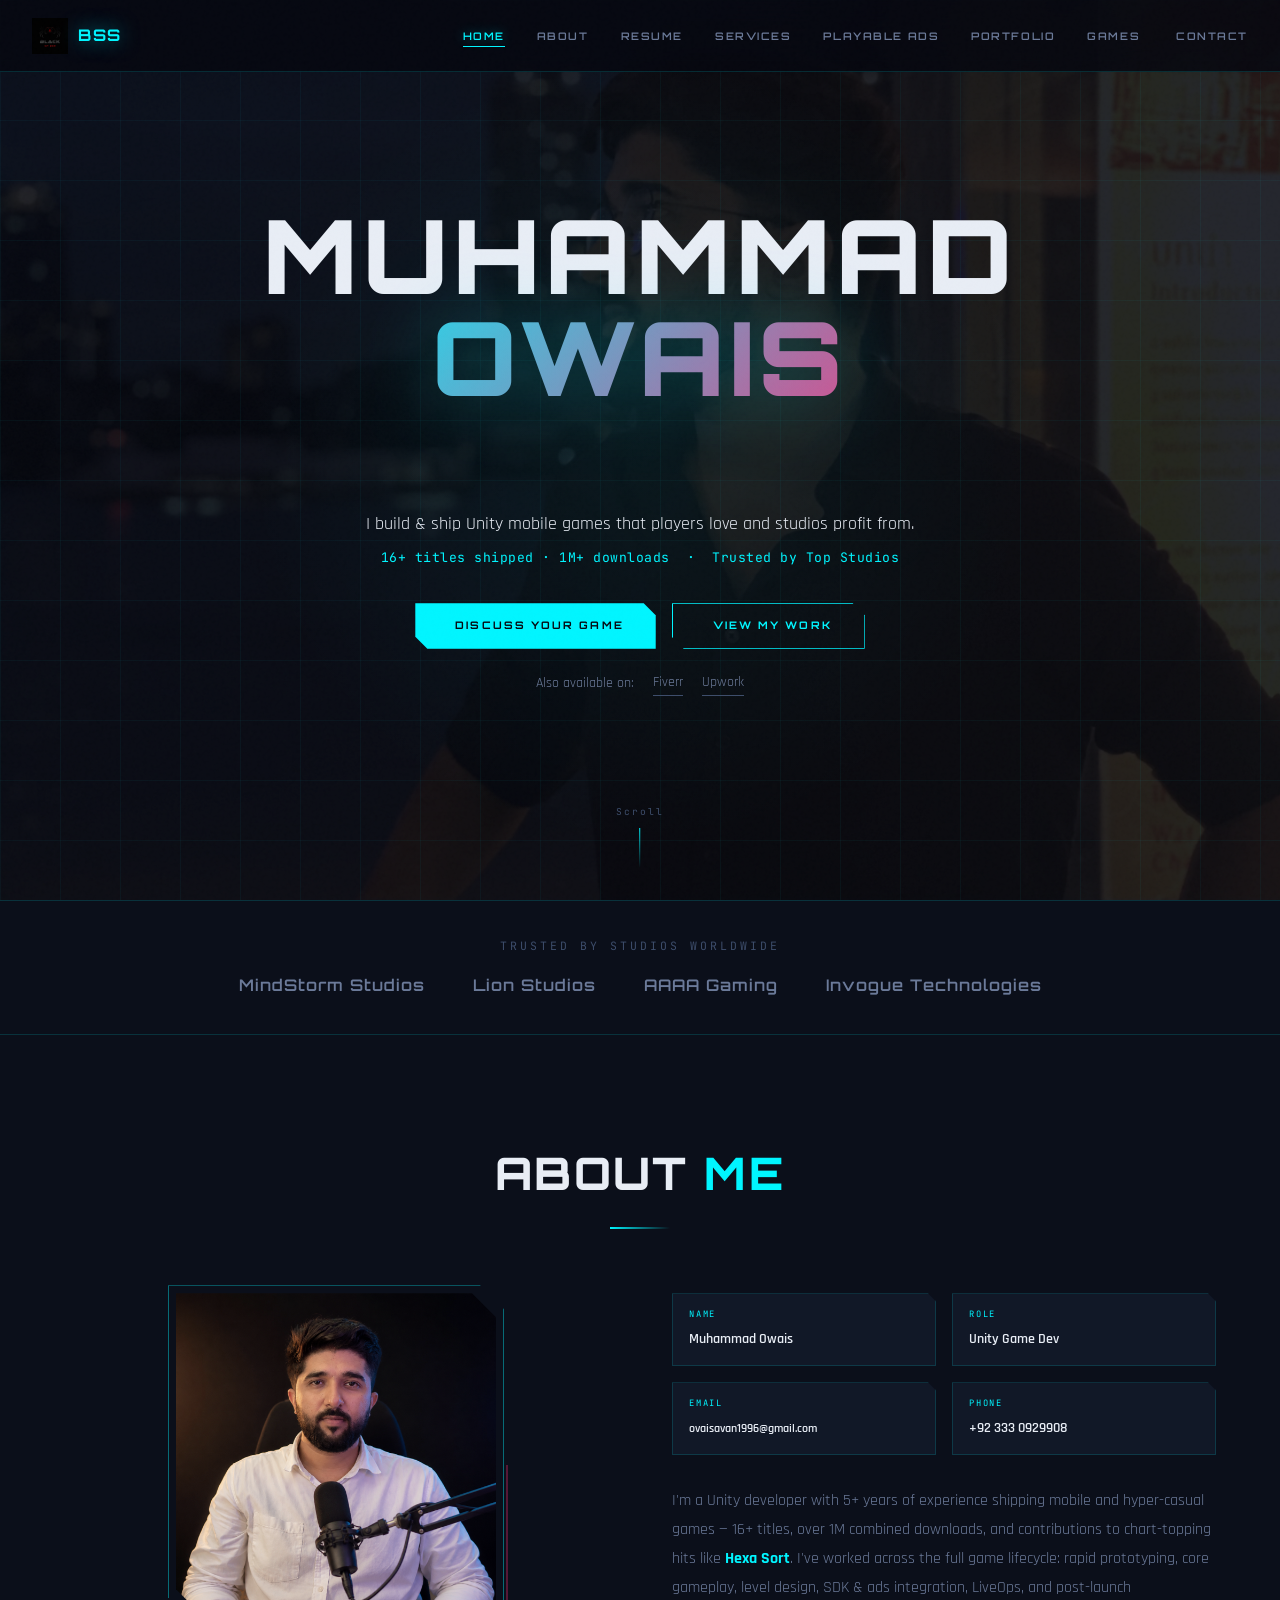
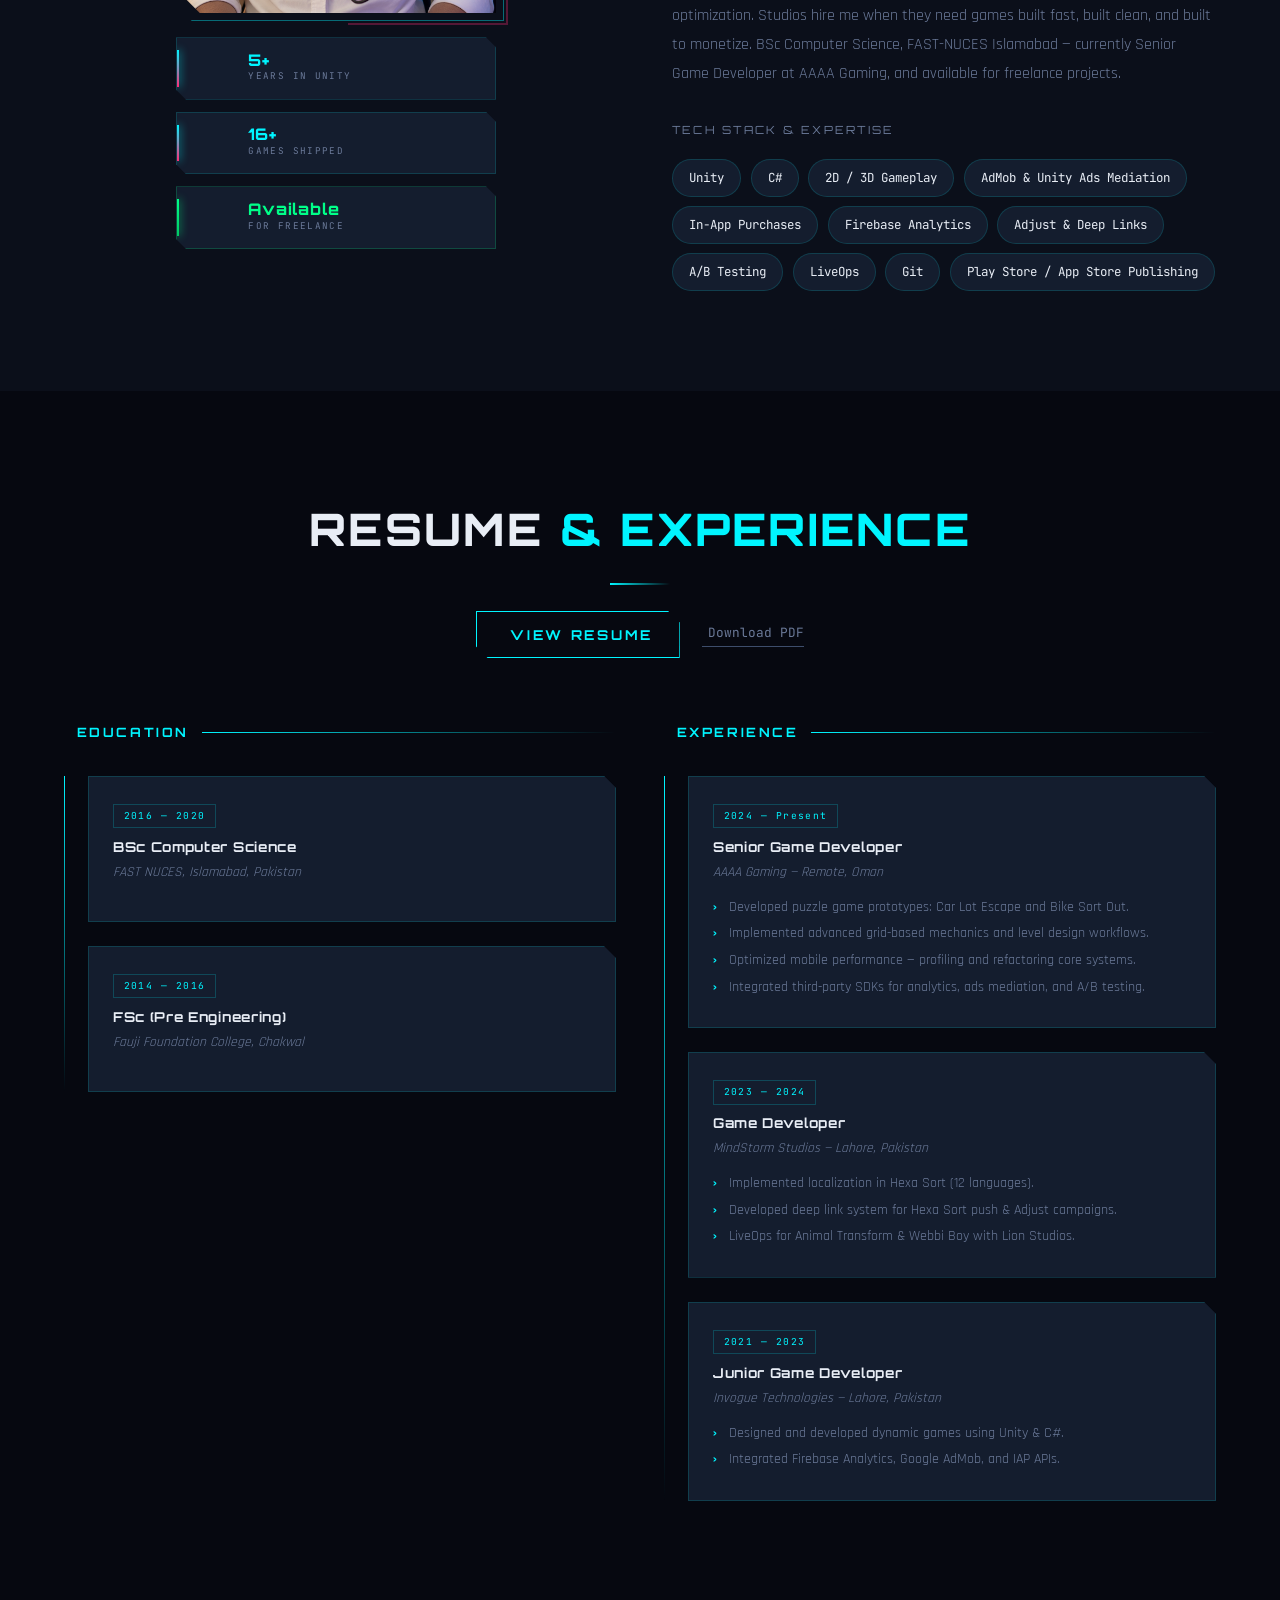
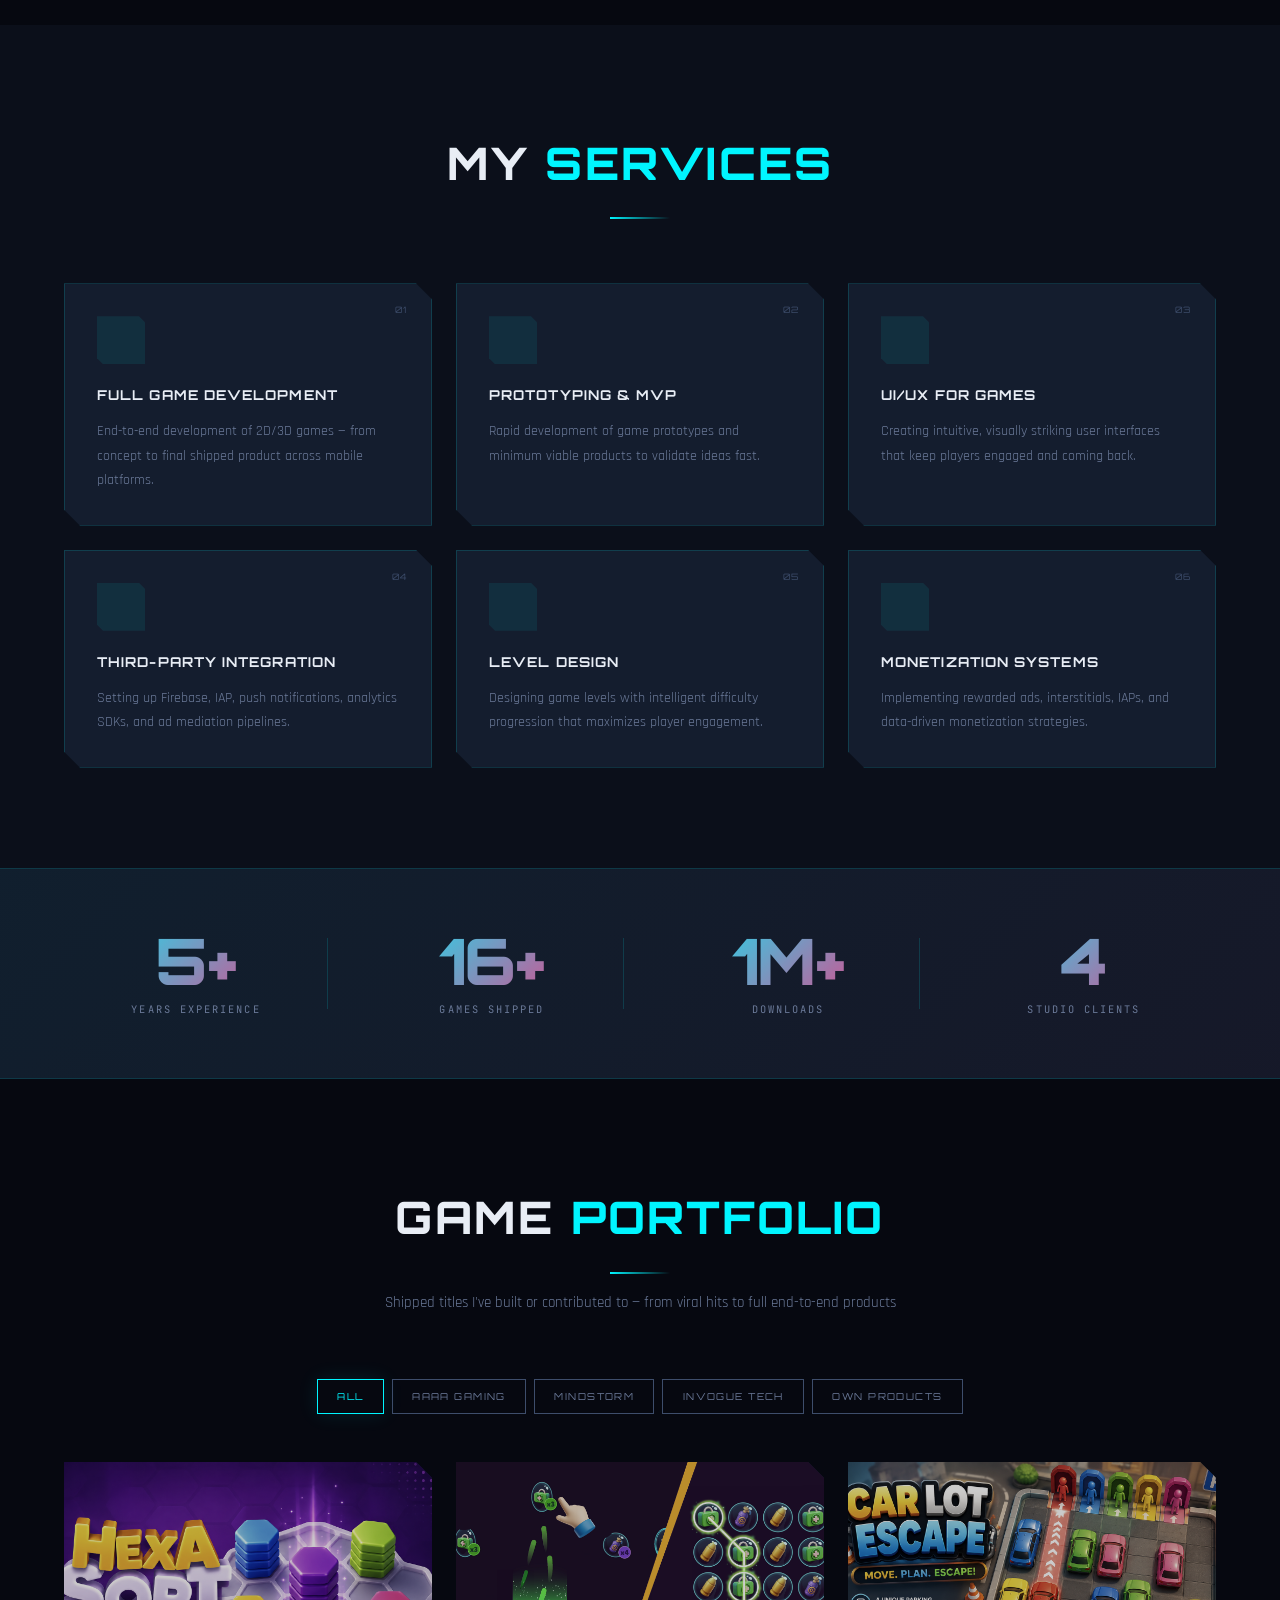
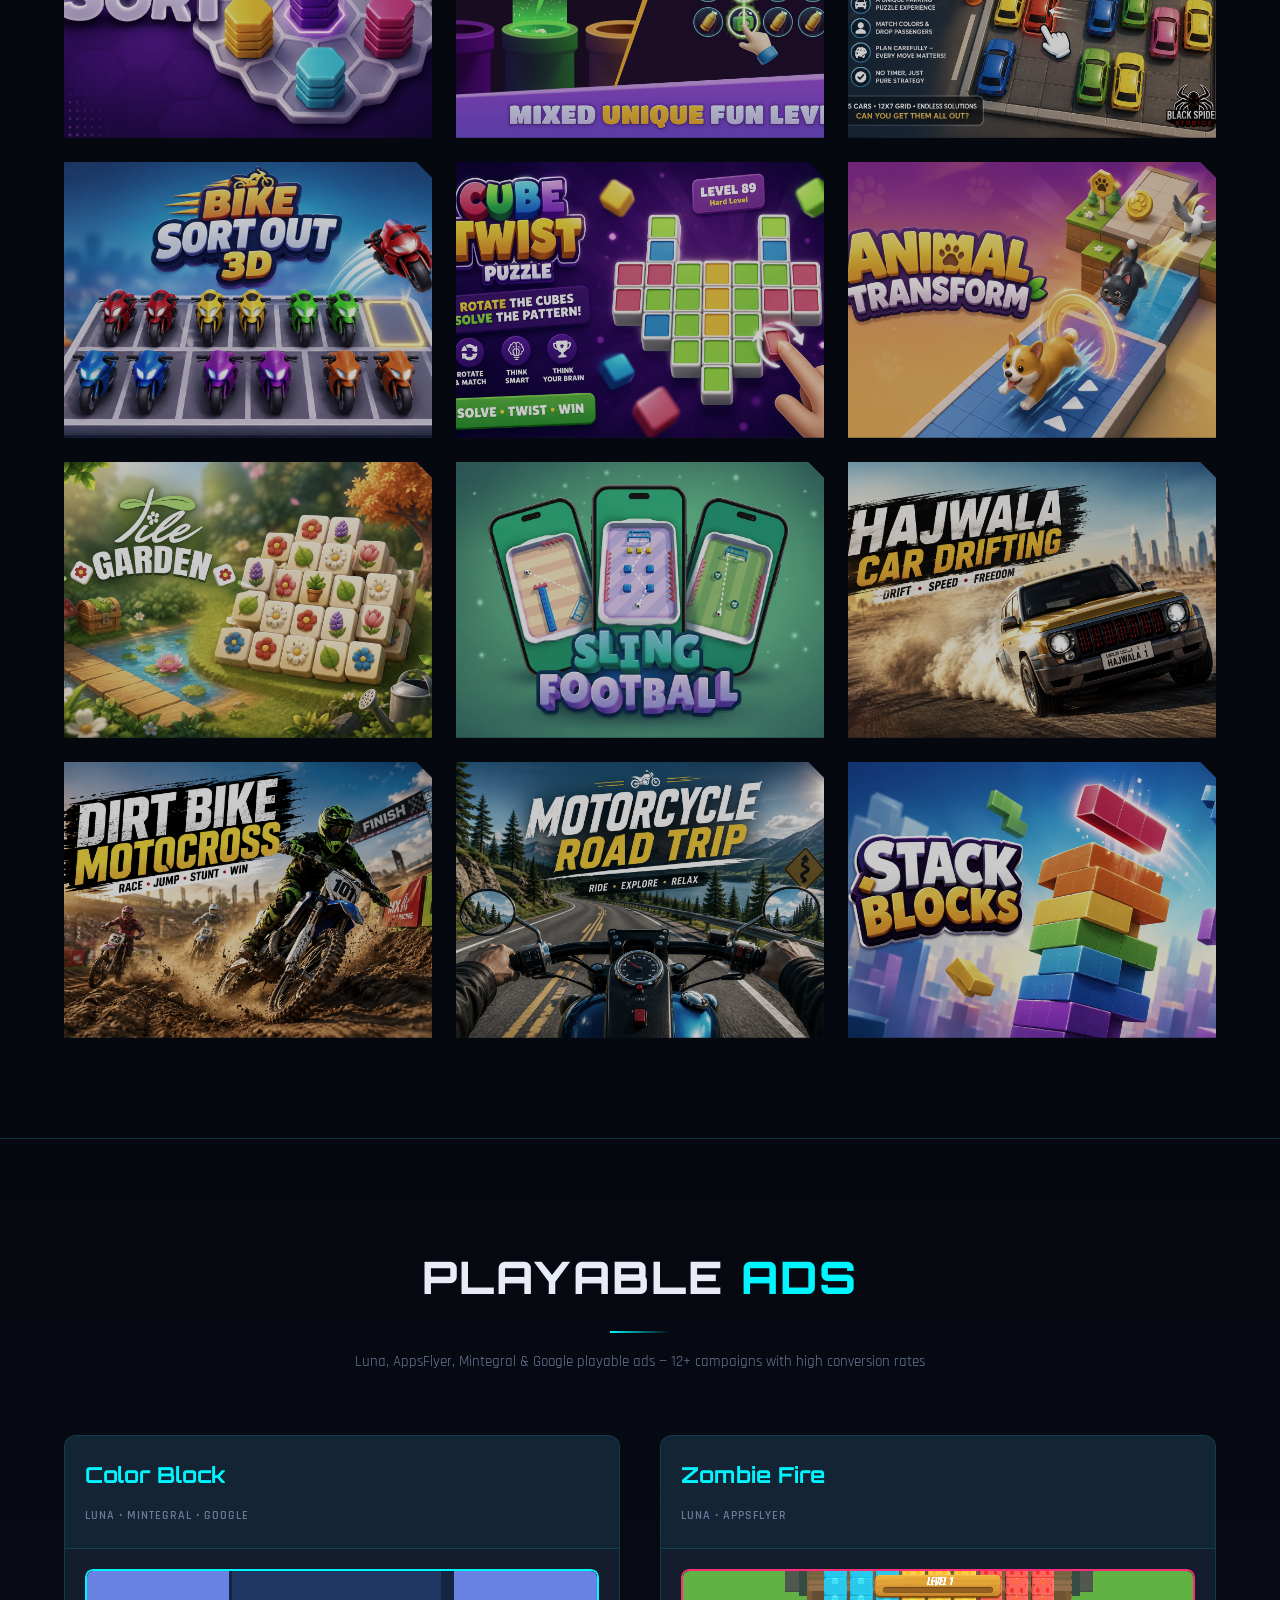
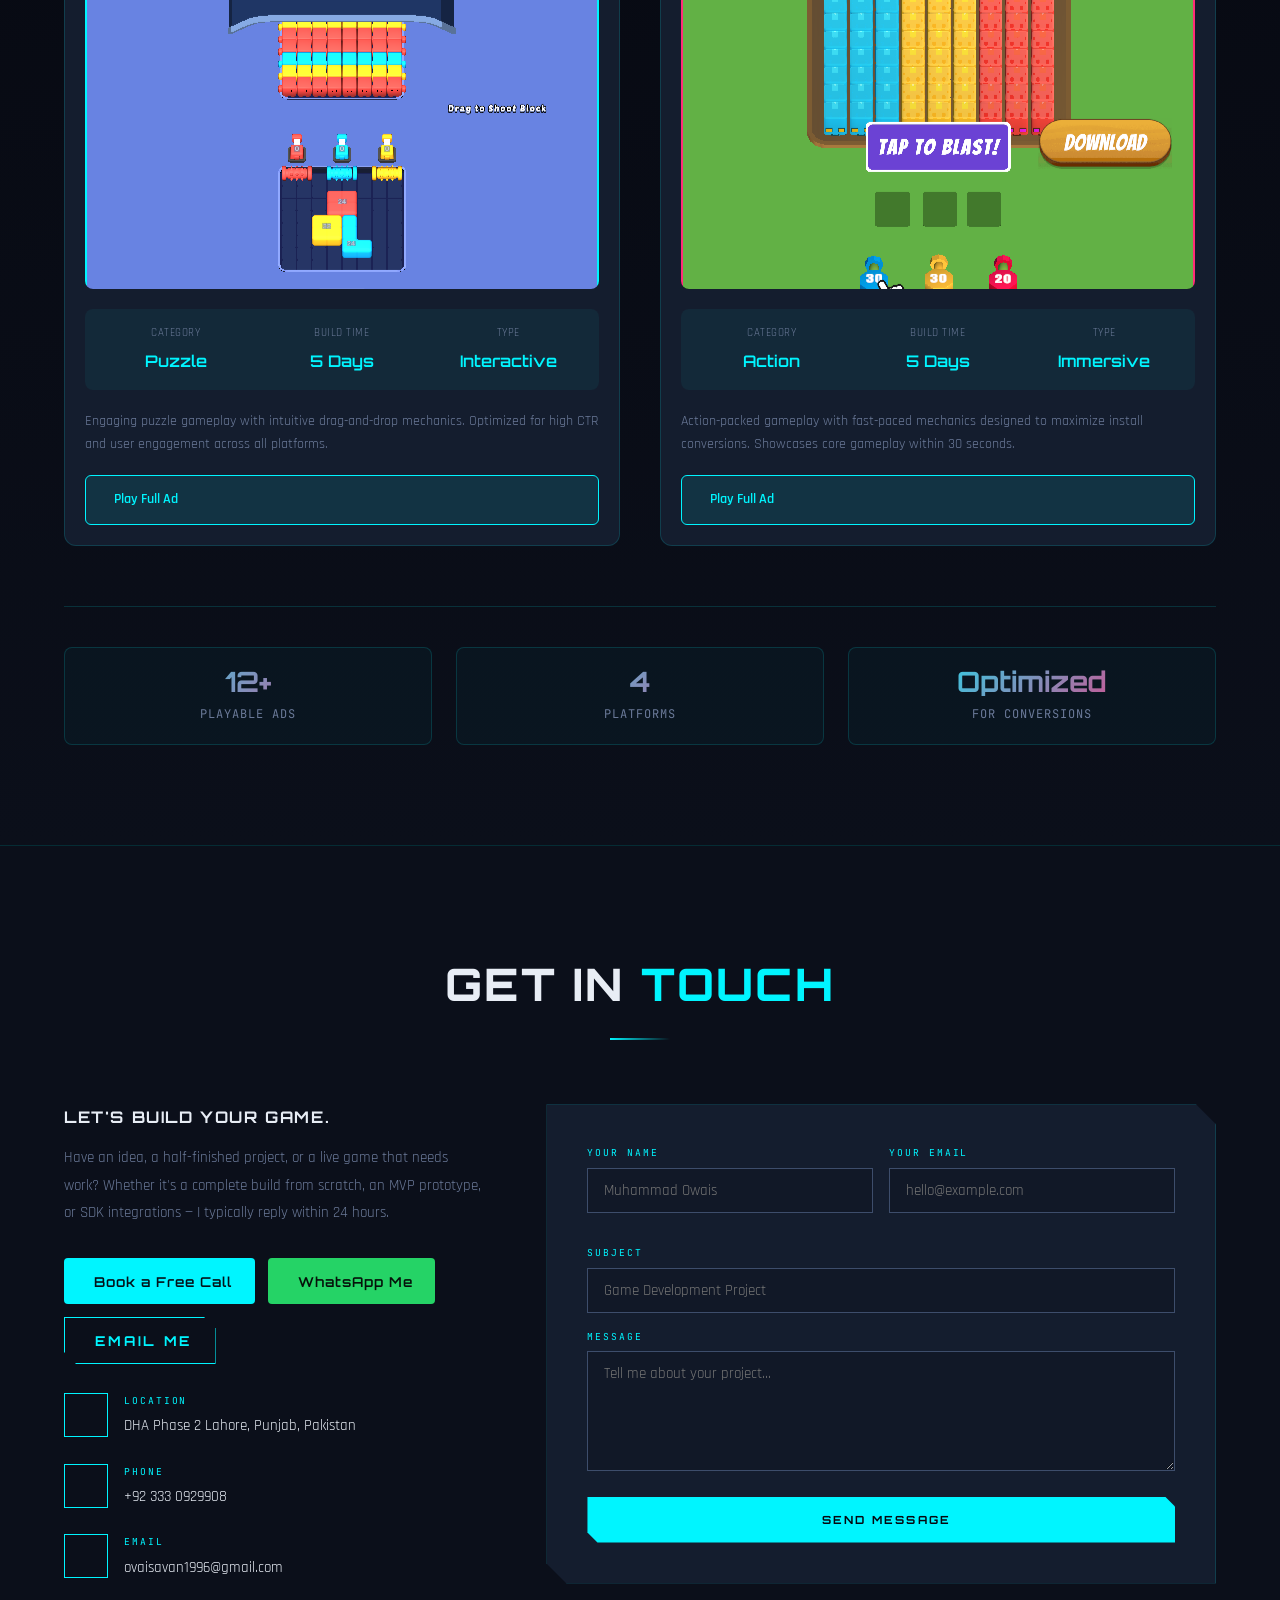
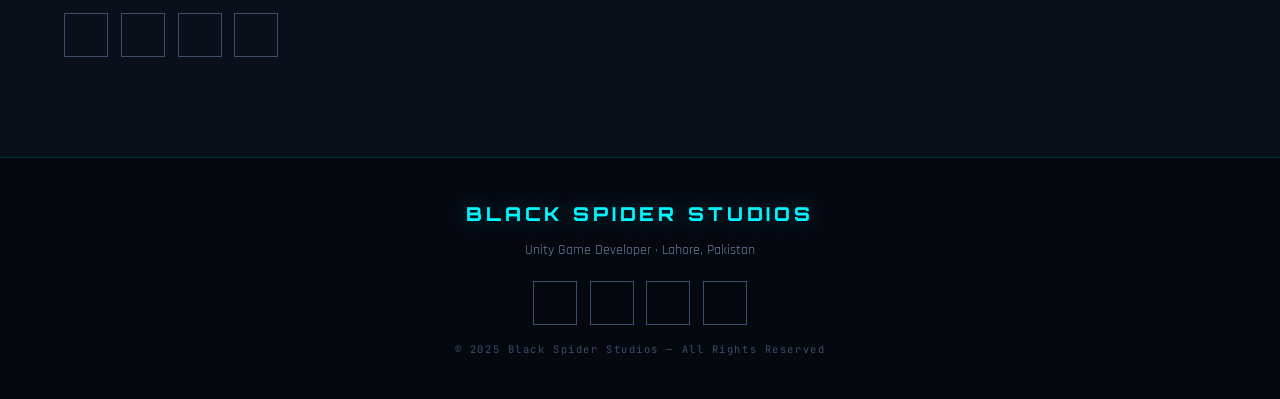
==== index.html @ 36d33ee7 "Optimize playable ads section height for better usability - Reduced iframe height from 500px to 350p" ====
<!DOCTYPE html>
<html lang="en">
<head>
  <!-- Google tag (gtag.js) -->
  <script async src="https://www.googletagmanager.com/gtag/js?id=G-WRCZEJK18Q"></script>
  <script>
    window.dataLayer = window.dataLayer || [];
    function gtag(){dataLayer.push(arguments);}
    gtag('js', new Date());
    gtag('config', 'G-WRCZEJK18Q');
  </script>
  <meta name="google-site-verification" content="YmF1Z_qEcoifK2roBL4ahy447UMBeCVBflDQlj4RDwQ" />
  <meta charset="utf-8">
  <meta content="width=device-width, initial-scale=1.0" name="viewport">
  <meta name="referrer" content="strict-origin-when-cross-origin">
  <title>Muhammad Owais — Unity Game Developer for Hire | Mobile & Hyper-Casual Games</title>
  <meta name="description" content="Unity game developer with 16+ shipped titles and 1M+ downloads. Full game development, prototyping, SDK integration & monetization. Available for freelance — get a free quote.">
  <meta name="keywords" content="unity game developer for hire, freelance unity developer, mobile game development, hyper-casual games, game prototyping, unity sdk integration, game monetization">

  <!-- Open Graph / Social Sharing -->
  <meta property="og:type" content="website">
  <meta property="og:url" content="https://blackspiderstudios.com/">
  <meta property="og:title" content="Muhammad Owais — Unity Game Developer for Hire">
  <meta property="og:description" content="16+ shipped titles · 1M+ downloads · Trusted by MindStorm Studios & Lion Studios. Full game development, prototyping & monetization.">
  <meta property="og:image" content="https://blackspiderstudios.com/assets/img/hero-img2.jpg">
  <meta name="twitter:card" content="summary_large_image">

  <link href="assets/img/NewLogo1.png" rel="icon">
  <link href="assets/img/NewLogo1.png" rel="apple-touch-icon">

  <!-- Fonts -->
  <link href="https://fonts.googleapis.com" rel="preconnect">
  <link href="https://fonts.gstatic.com" rel="preconnect" crossorigin>
  <link href="https://fonts.googleapis.com/css2?family=Orbitron:wght@400;500;600;700;800;900&family=Rajdhani:wght@300;400;500;600;700&family=JetBrains+Mono:wght@300;400;500&display=swap" rel="stylesheet">

  <!-- Vendor CSS -->
  <link href="assets/vendor/bootstrap/css/bootstrap.min.css" rel="stylesheet">
  <link href="assets/vendor/bootstrap-icons/bootstrap-icons.css" rel="stylesheet">
  <link href="assets/vendor/aos/aos.css" rel="stylesheet">
  <link href="assets/vendor/glightbox/css/glightbox.min.css" rel="stylesheet">
  <link href="assets/vendor/swiper/swiper-bundle.min.css" rel="stylesheet">

<link rel="stylesheet" href="assets/css/styles.css">
</head>

<body class="index-page">

<!-- Preloader -->
<div id="preloader"><div class="preloader-ring"></div></div>

<!-- Header -->
<header id="header">
  <div class="nav-inner">
    <a href="#hero" class="logo">
      <img src="assets/img/NewLogo1.png" alt="Black Spider Studios">
      <span class="logo-text">BSS</span>
    </a>
    <nav id="navmenu">
      <ul>
        <li><a href="#hero" class="active">Home</a></li>
        <li><a href="#about">About</a></li>
        <li><a href="#resume">Resume</a></li>
        <li><a href="#services">Services</a></li>
        <li><a href="#playable-ads">Playable Ads</a></li>
        <li><a href="#portfolio">Portfolio</a></li>
        <li class="dropdown">
          <a href="#">Games <i class="bi bi-chevron-down toggle-dropdown"></i></a>
          <ul>
            <li class="dropdown">
              <a href="#">AAAA Gaming <i class="bi bi-chevron-down toggle-dropdown"></i></a>
              <ul>
                <li><a href="https://play.google.com/store/apps/details?id=com.aaaainvestment.carlotescape&hl=en_US">Car Lot Escape</a></li>
                <li><a href="https://play.google.com/store/apps/details?id=com.aaaainvestment.bikesortout3d&hl=en_US">Bike Sort Out 3D</a></li>
              </ul>
            </li>
            <li class="dropdown">
              <a href="#">MindStorm Studios <i class="bi bi-chevron-down toggle-dropdown"></i></a>
              <ul>
                <li><a href="https://www.crazygames.com/game/hexa-sort">Hexa Sort</a></li>
                <li><a href="https://play.google.com/store/apps/details?id=com.tilegarden.match3&hl=en">Tile Garden</a></li>
                <li><a href="https://play.google.com/store/apps/details?id=com.match.match3d&hl=en">Match Ball 3D</a></li>
              </ul>
            </li>
            <li class="dropdown">
              <a href="#">Lion's Studios <i class="bi bi-chevron-down toggle-dropdown"></i></a>
              <ul>
                <li><a href="https://play.google.com/store/apps/details?id=com.whitesquare.animaltransform&hl=en">Animal Transform</a></li>
                <li><a href="https://play.google.com/store/apps/details?id=puzzle.wall.crawler.high&hl=en">Webbi Boy 3D</a></li>
              </ul>
            </li>
            <li class="dropdown">
              <a href="#">Invogue Tech <i class="bi bi-chevron-down toggle-dropdown"></i></a>
              <ul>
                <li><a href="https://play.google.com/store/apps/details?id=com.hajwala.drift.racing.dubai.car.highway.drifter&hl=en">Car Drifting Game</a></li>
                <li><a href="https://play.google.com/store/apps/details?id=com.motocross.dirt.bike.racing.mad.skills.motorcycle.stunt.games&hl=en">Dirt Bike</a></li>
                <li><a href="https://play.google.com/store/apps/details?id=com.american.motorcycle.bike.highway.driving.simulator.racing.games&hl=en">Motorcycle Road Trip</a></li>
              </ul>
            </li>
            <li><a href="https://play.google.com/store/apps/details?id=com.blackspiderstudios.bubblesbrawlsortconquer">Bubbles Brawl: Sort Conquer</a></li>
            <li><a href="https://play.google.com/store/apps/details?id=com.triwoodstudios.cubetwistpuzzle">Cube Twist Puzzle</a></li>
            <li><a href="https://play.google.com/store/apps/details?id=com.BlackSpiderStudios.SlingFootBall">Sling Football</a></li>
            <li><a href="https://play.google.com/store/apps/details?id=com.blackspiders.paperboat&pli=1">Paper Boat</a></li>
          </ul>
        </li>
        <li><a href="#contact">Contact</a></li>
      </ul>
    </nav>
    <button class="mobile-nav-toggle" id="mobileToggle" aria-label="Toggle menu">
      <i class="bi bi-list"></i>
    </button>
  </div>
</header>

<main>
  <!-- ===== HERO ===== -->
  <section id="hero">
    <div class="hero-bg">
      <img src="assets/img/hero-img2.jpg" alt="">
    </div>
    <div class="hero-grid"></div>
    <div class="hero-glow"></div>

    <div class="hero-content">
      <h1 class="hero-name">
        Muhammad <span class="highlight">Owais</span>
      </h1>
      <div class="hero-typed-wrap">
        <span class="typed" data-typed-items="Unity Game Developer,Game Designer,Game Producer,Freelancer"></span>
      </div>
      <p class="hero-sub">
        I build &amp; ship Unity mobile games that players love and studios profit from.<br>
        <span class="hero-sub-stats">16+ titles shipped · 1M+ downloads &nbsp;·&nbsp; Trusted by Top Studios</span>
      </p>
      <div class="hero-buttons">
        <a href="#contact" class="btn-primary-neon">
          <i class="bi bi-chat-dots-fill"></i> Discuss Your Game
        </a>
        <a href="#portfolio" class="btn-outline-neon">
          <i class="bi bi-controller"></i> View My Work
        </a>
      </div>
      <div class="hero-marketplace">
        <span>Also available on:</span>
        <a href="https://www.fiverr.com/s/XLVYwee" target="_blank" rel="noopener">Fiverr <i class="bi bi-box-arrow-up-right"></i></a>
        <a href="https://www.upwork.com/freelancers/~01438eac77f3730ef7?mp_source=share" target="_blank" rel="noopener">Upwork <i class="bi bi-box-arrow-up-right"></i></a>
      </div>
    </div>

    <div class="hero-scroll">
      <a href="#about">
        <span>Scroll</span>
        <span class="scroll-line"></span>
      </a>
    </div>
  </section>

  <!-- ===== TRUSTED BY ===== -->
  <section id="trusted" class="trusted-strip">
    <div class="container">
      <span class="trusted-label">Trusted by studios worldwide</span>
      <div class="trusted-names">
        <span>MindStorm Studios</span>
        <span>Lion Studios</span>
        <span>AAAA Gaming</span>
        <span>Invogue Technologies</span>
      </div>
    </div>
  </section>

  <!-- ===== ABOUT ===== -->
  <section id="about">
    <div class="container">
      <div class="section-header" data-aos="fade-up">
        <h2 class="section-title-main">About <span>Me</span></h2>
        <div class="section-line"></div>
      </div>
      <div class="about-grid">
        <div class="about-image-wrap" data-aos="fade-right">
          <div class="about-image-frame">
            <img src="assets/img/DP.jpg" alt="Owais Awan">
          </div>

          <!-- Neon stats cards below photo -->
          <div class="photo-stats">
            <div class="photo-stat-card">
              <div class="photo-stat-icon"><i class="bi bi-controller"></i></div>
              <div class="photo-stat-info">
                <span class="photo-stat-num">5+</span>
                <span class="photo-stat-label">Years in Unity</span>
              </div>
            </div>
            <div class="photo-stat-card">
              <div class="photo-stat-icon"><i class="bi bi-phone"></i></div>
              <div class="photo-stat-info">
                <span class="photo-stat-num">16+</span>
                <span class="photo-stat-label">Games Shipped</span>
              </div>
            </div>
            <div class="photo-stat-card card-pulse">
              <div class="photo-stat-icon"><i class="bi bi-circle-fill pulse-dot"></i></div>
              <div class="photo-stat-info">
                <span class="photo-stat-num" style="color:#00ff88">Available</span>
                <span class="photo-stat-label">for Freelance</span>
              </div>
            </div>
          </div>
        </div>
        <div data-aos="fade-left">
          <div class="about-info-grid">
            <div class="info-chip">
              <span class="info-chip-label">Name</span>
              <span class="info-chip-value">Muhammad Owais</span>
            </div>
            <div class="info-chip">
              <span class="info-chip-label">Role</span>
              <span class="info-chip-value">Unity Game Dev</span>
            </div>
            <div class="info-chip">
              <span class="info-chip-label">Email</span>
              <span class="info-chip-value" style="font-size:0.78rem">ovaisavan1996@gmail.com</span>
            </div>
            <div class="info-chip">
              <span class="info-chip-label">Phone</span>
              <span class="info-chip-value">+92 333 0929908</span>
            </div>
          </div>
          <p class="about-bio">
            I'm a Unity developer with 5+ years of experience shipping mobile and hyper-casual games —
            16+ titles, over 1M combined downloads, and contributions to chart-topping hits like
            <strong style="color:var(--neon-cyan)">Hexa Sort</strong>. I've worked across the full game
            lifecycle: rapid prototyping, core gameplay, level design, SDK &amp; ads integration, LiveOps,
            and post-launch optimization. Studios hire me when they need games built fast, built clean,
            and built to monetize. BSc Computer Science, FAST-NUCES Islamabad — currently Senior Game
            Developer at AAAA Gaming, and available for freelance projects.
          </p>
          <div class="skills-label">Tech Stack &amp; Expertise</div>
          <div class="skill-chips">
            <span class="skill-chip">Unity</span>
            <span class="skill-chip">C#</span>
            <span class="skill-chip">2D / 3D Gameplay</span>
            <span class="skill-chip">AdMob &amp; Unity Ads Mediation</span>
            <span class="skill-chip">In-App Purchases</span>
            <span class="skill-chip">Firebase Analytics</span>
            <span class="skill-chip">Adjust &amp; Deep Links</span>
            <span class="skill-chip">A/B Testing</span>
            <span class="skill-chip">LiveOps</span>
            <span class="skill-chip">Git</span>
            <span class="skill-chip">Play Store / App Store Publishing</span>
          </div>
        </div>
      </div>
    </div>
  </section>

  <!-- ===== RESUME ===== -->
  <section id="resume">
    <div class="container">
      <div class="section-header" data-aos="fade-up">
        <h2 class="section-title-main">Resume <span>&amp; Experience</span></h2>
        <div class="section-line"></div>
        <div class="resume-actions">
          <a href="assets/files/Muhammad-Owais-Unity-Developer.pdf" target="_blank" rel="noopener" class="btn-outline-neon resume-btn">
            <i class="bi bi-file-earmark-pdf"></i> View Resume
          </a>
          <a href="assets/files/Muhammad-Owais-Unity-Developer.pdf" download="Muhammad-Owais-Unity-Developer.pdf" class="resume-download-link">
            <i class="bi bi-download"></i> Download PDF
          </a>
        </div>
      </div>
      <div class="resume-grid">
        <!-- Education -->
        <div data-aos="fade-right">
          <h3 class="resume-col-title"><i class="bi bi-mortarboard"></i> Education</h3>
          <div class="timeline">
            <div class="timeline-item">
              <span class="timeline-period">2016 — 2020</span>
              <h4 class="timeline-title">BSc Computer Science</h4>
              <p class="timeline-org">FAST NUCES, Islamabad, Pakistan</p>
            </div>
            <div class="timeline-item">
              <span class="timeline-period">2014 — 2016</span>
              <h4 class="timeline-title">FSc (Pre Engineering)</h4>
              <p class="timeline-org">Fauji Foundation College, Chakwal</p>
            </div>
          </div>
        </div>
        <!-- Experience -->
        <div data-aos="fade-left">
          <h3 class="resume-col-title"><i class="bi bi-briefcase"></i> Experience</h3>
          <div class="timeline">
            <div class="timeline-item">
              <span class="timeline-period">2024 — Present</span>
              <h4 class="timeline-title">Senior Game Developer</h4>
              <p class="timeline-org">AAAA Gaming — Remote, Oman</p>
              <ul class="timeline-list">
                <li>Developed puzzle game prototypes: Car Lot Escape and Bike Sort Out.</li>
                <li>Implemented advanced grid-based mechanics and level design workflows.</li>
                <li>Optimized mobile performance — profiling and refactoring core systems.</li>
                <li>Integrated third-party SDKs for analytics, ads mediation, and A/B testing.</li>
              </ul>
            </div>
            <div class="timeline-item">
              <span class="timeline-period">2023 — 2024</span>
              <h4 class="timeline-title">Game Developer</h4>
              <p class="timeline-org">MindStorm Studios — Lahore, Pakistan</p>
              <ul class="timeline-list">
                <li>Implemented localization in Hexa Sort (12 languages).</li>
                <li>Developed deep link system for Hexa Sort push &amp; Adjust campaigns.</li>
                <li>LiveOps for Animal Transform &amp; Webbi Boy with Lion Studios.</li>
              </ul>
            </div>
            <div class="timeline-item">
              <span class="timeline-period">2021 — 2023</span>
              <h4 class="timeline-title">Junior Game Developer</h4>
              <p class="timeline-org">Invogue Technologies — Lahore, Pakistan</p>
              <ul class="timeline-list">
                <li>Designed and developed dynamic games using Unity &amp; C#.</li>
                <li>Integrated Firebase Analytics, Google AdMob, and IAP APIs.</li>
              </ul>
            </div>
          </div>
        </div>
      </div>
    </div>
  </section>

  <!-- ===== SERVICES ===== -->
  <section id="services">
    <div class="container">
      <div class="section-header" data-aos="fade-up">
        <h2 class="section-title-main">My <span>Services</span></h2>
        <div class="section-line"></div>
      </div>
      <div class="services-grid">
        <div class="service-card" data-aos="fade-up" data-aos-delay="100">
          <span class="service-num">01</span>
          <div class="service-icon"><i class="bi bi-controller"></i></div>
          <h3 class="service-title">Full Game Development</h3>
          <p class="service-desc">End-to-end development of 2D/3D games — from concept to final shipped product across mobile platforms.</p>
        </div>
        <div class="service-card" data-aos="fade-up" data-aos-delay="200">
          <span class="service-num">02</span>
          <div class="service-icon"><i class="bi bi-lightning-charge"></i></div>
          <h3 class="service-title">Prototyping &amp; MVP</h3>
          <p class="service-desc">Rapid development of game prototypes and minimum viable products to validate ideas fast.</p>
        </div>
        <div class="service-card" data-aos="fade-up" data-aos-delay="300">
          <span class="service-num">03</span>
          <div class="service-icon"><i class="bi bi-layout-wtf"></i></div>
          <h3 class="service-title">UI/UX for Games</h3>
          <p class="service-desc">Creating intuitive, visually striking user interfaces that keep players engaged and coming back.</p>
        </div>
        <div class="service-card" data-aos="fade-up" data-aos-delay="400">
          <span class="service-num">04</span>
          <div class="service-icon"><i class="bi bi-plugin"></i></div>
          <h3 class="service-title">Third-Party Integration</h3>
          <p class="service-desc">Setting up Firebase, IAP, push notifications, analytics SDKs, and ad mediation pipelines.</p>
        </div>
        <div class="service-card" data-aos="fade-up" data-aos-delay="500">
          <span class="service-num">05</span>
          <div class="service-icon"><i class="bi bi-map"></i></div>
          <h3 class="service-title">Level Design</h3>
          <p class="service-desc">Designing game levels with intelligent difficulty progression that maximizes player engagement.</p>
        </div>
        <div class="service-card" data-aos="fade-up" data-aos-delay="600">
          <span class="service-num">06</span>
          <div class="service-icon"><i class="bi bi-cash-coin"></i></div>
          <h3 class="service-title">Monetization Systems</h3>
          <p class="service-desc">Implementing rewarded ads, interstitials, IAPs, and data-driven monetization strategies.</p>
        </div>
      </div>
    </div>
  </section>

  <!-- ===== STATS ===== -->
  <section id="stats">
    <div class="container">
      <div class="stats-grid">
        <div class="stat-item" data-aos="zoom-in" data-aos-delay="100">
          <div class="stat-number" data-count="5">5+</div>
          <div class="stat-label">Years Experience</div>
        </div>
        <div class="stat-item" data-aos="zoom-in" data-aos-delay="200">
          <div class="stat-number" data-count="16">16+</div>
          <div class="stat-label">Games Shipped</div>
        </div>
        <div class="stat-item" data-aos="zoom-in" data-aos-delay="300">
          <div class="stat-number">1M+</div>
          <div class="stat-label">Downloads</div>
        </div>
        <div class="stat-item" data-aos="zoom-in" data-aos-delay="400">
          <div class="stat-number" data-count="4">4</div>
          <div class="stat-label">Studio Clients</div>
        </div>
      </div>
    </div>
  </section>

  <!-- ===== PORTFOLIO ===== -->
  <section id="portfolio">
    <div class="container">
      <div class="section-header" data-aos="fade-up">
        <h2 class="section-title-main">Game <span>Portfolio</span></h2>
        <div class="section-line"></div>
        <p style="color:var(--text-muted);margin-top:1rem;font-size:0.95rem;">Shipped titles I've built or contributed to — from viral hits to full end-to-end products</p>
      </div>

      <ul class="portfolio-filters" data-aos="fade-up">
        <li data-filter="*" class="filter-active">All</li>
        <li data-filter=".filter-aaaa">AAAA Gaming</li>
        <li data-filter=".filter-mindstorm">MindStorm</li>
        <li data-filter=".filter-invogue">Invogue Tech</li>
        <li data-filter=".filter-own">Own Products</li>
      </ul>

      <div class="portfolio-grid isotope-container" data-aos="fade-up" data-aos-delay="100">

        <div class="portfolio-item filter-mindstorm">
          <span class="portfolio-badge">Chart-Topping Hit</span>
          <img src="assets/img/portfolio/Hexa.jpg" alt="Hexa Sort">
          <div class="portfolio-overlay">
            <h4 class="portfolio-game-title">Hexa Sort</h4>
            <p class="portfolio-game-desc">Built 12-language localization &amp; deep-link system for Adjust campaigns — MindStorm Studios</p>
            <div class="portfolio-links">
              <a href="assets/img/portfolio/HexaSortNew.jpg" data-gallery="portfolio" class="portfolio-link glightbox"><i class="bi bi-zoom-in"></i></a>
              <a href="https://www.crazygames.com/game/hexa-sort" target="_blank" class="portfolio-link"><i class="bi bi-link-45deg"></i></a>
            </div>
          </div>
        </div>

        <div class="portfolio-item filter-own has-video" data-video-id="pT6WTsnCsK0" data-video-start="21">
          <span class="portfolio-badge">Own IP · Watch Trailer</span>
          <!-- TIP: Replace this YouTube thumbnail with your own image, e.g. assets/img/portfolio/BubblesBrawl.jpg -->
          <img src="assets/img/portfolio/BubblesBrawl.jpg" alt="Bubbles Brawl: Sort Conquer">
          <div class="portfolio-overlay">
            <h4 class="portfolio-game-title">Bubbles Brawl: Sort Conquer</h4>
            <p class="portfolio-game-desc">My own sorting-puzzle title — designed, built &amp; published end-to-end under Black Spider Studios</p>
            <div class="portfolio-links">
              <a href="https://www.youtube.com/watch?v=pT6WTsnCsK0" class="portfolio-link glightbox"><i class="bi bi-play-fill"></i></a>
              <a href="https://play.google.com/store/apps/details?id=com.blackspiderstudios.bubblesbrawlsortconquer" target="_blank" class="portfolio-link"><i class="bi bi-link-45deg"></i></a>
            </div>
          </div>
        </div>
        
        <div class="portfolio-item filter-aaaa">
          <span class="portfolio-badge">End-to-End Build</span>
          <img src="assets/img/portfolio/CarEscape.jpg" alt="Car Lot Escape">
          <div class="portfolio-overlay">
            <h4 class="portfolio-game-title">Car Lot Escape</h4>
            <p class="portfolio-game-desc">Developed from prototype to launch — grid mechanics, level design, ads mediation &amp; A/B testing</p>
            <div class="portfolio-links">
              <a href="assets/img/portfolio/CarLotEscape.jpg" data-gallery="portfolio" class="portfolio-link glightbox"><i class="bi bi-zoom-in"></i></a>
              <a href="https://apps.apple.com/us/app/car-lot-escape/id6745361313" target="_blank" class="portfolio-link"><i class="bi bi-link-45deg"></i></a>
            </div>
          </div>
        </div>

        <div class="portfolio-item filter-aaaa">
          <span class="portfolio-badge">End-to-End Build</span>
          <img src="assets/img/portfolio/BikeSortOut.jpg" alt="Bike Sort Out">
          <div class="portfolio-overlay">
            <h4 class="portfolio-game-title">Bike Sort Out 3D</h4>
            <p class="portfolio-game-desc">3D sorting puzzle built end-to-end — core gameplay, difficulty progression &amp; mobile optimization</p>
            <div class="portfolio-links">
              <a href="assets/img/portfolio/BikeSortOut.jpeg" data-gallery="portfolio" class="portfolio-link glightbox"><i class="bi bi-zoom-in"></i></a>
              <a href="https://apps.apple.com/us/app/bikesortout3d/id6744369672" target="_blank" class="portfolio-link"><i class="bi bi-link-45deg"></i></a>
            </div>
          </div>
        </div>

 

        <div class="portfolio-item filter-own has-video" data-video-id="uuEswTASRJY" data-video-start="0">
          <span class="portfolio-badge">Own IP · Watch Trailer</span>
          <!-- TIP: Replace this YouTube thumbnail with your own image, e.g. assets/img/portfolio/CubeTwist.jpg -->
          <img src="assets/img/portfolio/CubeTwist.jpg" alt="Cube Twist Puzzle">
          <div class="portfolio-overlay">
            <h4 class="portfolio-game-title">Cube Twist Puzzle</h4>
            <p class="portfolio-game-desc">3D twisting-puzzle game — designed, developed &amp; self-published on Google Play</p>
            <div class="portfolio-links">
              <a href="https://www.youtube.com/watch?v=uuEswTASRJY" class="portfolio-link glightbox"><i class="bi bi-play-fill"></i></a>
              <a href="https://play.google.com/store/apps/details?id=com.triwoodstudios.cubetwistpuzzle" target="_blank" class="portfolio-link"><i class="bi bi-link-45deg"></i></a>
            </div>
          </div>
        </div>

        <div class="portfolio-item filter-mindstorm">
          <span class="portfolio-badge">Lion Studios</span>
          <img src="assets/img/portfolio/AnimalTransform2.jpg" alt="Animal Transform">
          <div class="portfolio-overlay">
            <h4 class="portfolio-game-title">Animal Transform</h4>
            <p class="portfolio-game-desc">LiveOps &amp; core-system refactoring on a live Lion Studios title with an active player base</p>
            <div class="portfolio-links">
              <a href="assets/img/portfolio/AnimalTransform.jpg" data-gallery="portfolio" class="portfolio-link glightbox"><i class="bi bi-zoom-in"></i></a>
              <a href="https://play.google.com/store/apps/details?id=com.whitesquare.animaltransform&hl=en" target="_blank" class="portfolio-link"><i class="bi bi-link-45deg"></i></a>
            </div>
          </div>
        </div>

        <div class="portfolio-item filter-mindstorm">
          <img src="assets/img/portfolio/TileGarden.png" alt="Tile Garden">
          <div class="portfolio-overlay">
            <h4 class="portfolio-game-title">Tile Garden</h4>
            <p class="portfolio-game-desc">Match-3 title — SDK upgrades &amp; integration maintenance on a live product, zero player disruption</p>
            <div class="portfolio-links">
              <a href="assets/img/portfolio/TileGarden.jpg" data-gallery="portfolio" class="portfolio-link glightbox"><i class="bi bi-zoom-in"></i></a>
              <a href="https://play.google.com/store/apps/details?id=com.tilegarden.match3&hl=en" target="_blank" class="portfolio-link"><i class="bi bi-link-45deg"></i></a>
            </div>
          </div>
        </div>

        <div class="portfolio-item filter-own">
          <span class="portfolio-badge">Own IP</span>
          <img src="assets/img/portfolio/SlingFootBall.png" alt="Sling Football">
          <div class="portfolio-overlay">
            <h4 class="portfolio-game-title">Sling FootBall</h4>
            <p class="portfolio-game-desc">Physics puzzle designed, built &amp; self-published — full ownership of gameplay, UI &amp; monetization</p>
            <div class="portfolio-links">
              <a href="assets/img/portfolio/SlingFootBallNew.jpg" data-gallery="portfolio" class="portfolio-link glightbox"><i class="bi bi-zoom-in"></i></a>
              <a href="https://play.google.com/store/apps/details?id=com.BlackSpiderStudios.SlingFootBall" target="_blank" class="portfolio-link"><i class="bi bi-link-45deg"></i></a>
            </div>
          </div>
        </div>

        <div class="portfolio-item filter-invogue">
          <img src="assets/img/portfolio/HajwalaCarRacing1.jpg" alt="Car Drifting Game">
          <div class="portfolio-overlay">
            <h4 class="portfolio-game-title">Car Drifting Game</h4>
            <p class="portfolio-game-desc">Arabic-market drift racer — vehicle physics tuning, progression systems, AdMob &amp; IAP</p>
            <div class="portfolio-links">
              <a href="assets/img/portfolio/HajwalaCarRacing.jpg" data-gallery="portfolio" class="portfolio-link glightbox"><i class="bi bi-zoom-in"></i></a>
              <a href="https://play.google.com/store/apps/details?id=com.hajwala.drift.racing.dubai.car.highway.drifter&hl=en" target="_blank" class="portfolio-link"><i class="bi bi-link-45deg"></i></a>
            </div>
          </div>
        </div>

        <div class="portfolio-item filter-invogue">
          <img src="assets/img/portfolio/BikeRacing1.jpg" alt="Dirt Bike Motocross">
          <div class="portfolio-overlay">
            <h4 class="portfolio-game-title">Dirt Bike Motocross</h4>
            <p class="portfolio-game-desc">Stunt racing game — physics-driven bike controls, level design &amp; full monetization setup</p>
            <div class="portfolio-links">
              <a href="assets/img/portfolio/BikeRacing.jpg" data-gallery="portfolio" class="portfolio-link glightbox"><i class="bi bi-zoom-in"></i></a>
              <a href="https://play.google.com/store/apps/details?id=com.motocross.dirt.bike.racing.mad.skills.motorcycle.stunt.games&hl=en" target="_blank" class="portfolio-link"><i class="bi bi-link-45deg"></i></a>
            </div>
          </div>
        </div>

        <div class="portfolio-item filter-invogue">
          <img src="assets/img/portfolio/MotorCycle.png" alt="Motorcycle Road Trip">
          <div class="portfolio-overlay">
            <h4 class="portfolio-game-title">Motorcycle Road Trip</h4>
            <p class="portfolio-game-desc">Highway riding simulator — endless gameplay loop, Firebase analytics &amp; rewarded-ad economy</p>
            <div class="portfolio-links">
              <a href="assets/img/portfolio/MotorCycle.jpg" data-gallery="portfolio" class="portfolio-link glightbox"><i class="bi bi-zoom-in"></i></a>
              <a href="https://play.google.com/store/apps/details?id=com.american.motorcycle.bike.highway.driving.simulator.racing.games&hl=en" target="_blank" class="portfolio-link"><i class="bi bi-link-45deg"></i></a>
            </div>
          </div>
        </div>

        <!-- TIP: Consider removing Stack Game, or adding a gameplay video / store link to it.
             Cards without links weaken the portfolio. -->
        <div class="portfolio-item filter-own">
          <img src="assets/img/portfolio/StackBlocks.png" alt="Stack Game">
          <div class="portfolio-overlay">
            <h4 class="portfolio-game-title">Stack Game</h4>
            <p class="portfolio-game-desc">Arcade stacking prototype — timing-based mechanics built in Unity</p>
            <div class="portfolio-links">
              <a href="assets/img/portfolio/StackGame1.jpg" data-gallery="portfolio" class="portfolio-link glightbox"><i class="bi bi-zoom-in"></i></a>
            </div>
          </div>
        </div>

      </div>
    </div>
  </section>

  <!-- ===== PLAYABLE ADS ===== -->
  <section id="playable-ads">
    <div class="container">
      <div class="section-header" data-aos="fade-up">
        <h2 class="section-title-main">Playable <span>Ads</span></h2>
        <div class="section-line"></div>
        <p style="color:var(--text-muted);margin-top:1rem;font-size:0.95rem;">Luna, AppsFlyer, Mintegral & Google playable ads — 12+ campaigns with high conversion rates</p>
      </div>

      <div class="playable-ads-grid" data-aos="fade-up" data-aos-delay="100">

        <!-- Playable Ad 1: Color Block -->
        <div class="playable-ad-card">
          <div class="playable-ad-header">
            <h3>Color Block</h3>
            <span class="playable-ad-platform">Luna • Mintegral • Google</span>
          </div>
          <div class="playable-ad-content">
            <div class="playable-ad-preview">
              <iframe src="playable-ads/color-block.html"
                      title="Color Block Playable Ad"
                      width="100%"
                      height="350px"
                      style="border: 2px solid var(--neon-cyan); border-radius: 8px; background: #0a0e27;">
              </iframe>
            </div>
            <div class="playable-ad-details">
              <div class="ad-stat">
                <span class="ad-stat-label">Category</span>
                <span class="ad-stat-value">Puzzle</span>
              </div>
              <div class="ad-stat">
                <span class="ad-stat-label">Build Time</span>
                <span class="ad-stat-value">5 Days</span>
              </div>
              <div class="ad-stat">
                <span class="ad-stat-label">Type</span>
                <span class="ad-stat-value">Interactive</span>
              </div>
            </div>
            <p class="playable-ad-desc">Engaging puzzle gameplay with intuitive drag-and-drop mechanics. Optimized for high CTR and user engagement across all platforms.</p>
            <a href="playable-ads/color-block.html"
               target="_blank"
               class="playable-ad-link">
              <i class="bi bi-play-fill"></i> Play Full Ad
            </a>
          </div>
        </div>

        <!-- Playable Ad 2: Zombie Fire -->
        <div class="playable-ad-card">
          <div class="playable-ad-header">
            <h3>Zombie Fire</h3>
            <span class="playable-ad-platform">Luna • AppsFlyer</span>
          </div>
          <div class="playable-ad-content">
            <div class="playable-ad-preview">
              <iframe src="playable-ads/zombie-fire.html"
                      title="Zombie Fire Playable Ad"
                      width="100%"
                      height="350px"
                      style="border: 2px solid var(--neon-magenta); border-radius: 8px; background: #0a0e27;">
              </iframe>
            </div>
            <div class="playable-ad-details">
              <div class="ad-stat">
                <span class="ad-stat-label">Category</span>
                <span class="ad-stat-value">Action</span>
              </div>
              <div class="ad-stat">
                <span class="ad-stat-label">Build Time</span>
                <span class="ad-stat-value">5 Days</span>
              </div>
              <div class="ad-stat">
                <span class="ad-stat-label">Type</span>
                <span class="ad-stat-value">Immersive</span>
              </div>
            </div>
            <p class="playable-ad-desc">Action-packed gameplay with fast-paced mechanics designed to maximize install conversions. Showcases core gameplay within 30 seconds.</p>
            <a href="playable-ads/zombie-fire.html"
               target="_blank"
               class="playable-ad-link">
              <i class="bi bi-play-fill"></i> Play Full Ad
            </a>
          </div>
        </div>

      </div>

      <!-- Playable Ads Stats -->
      <div class="playable-ads-stats" data-aos="zoom-in" data-aos-delay="200">
        <div class="playable-ads-stat-item">
          <div class="stat-number">12+</div>
          <div class="stat-label">Playable Ads</div>
        </div>
        <div class="playable-ads-stat-item">
          <div class="stat-number">4</div>
          <div class="stat-label">Platforms</div>
        </div>
        <div class="playable-ads-stat-item">
          <div class="stat-number">Optimized</div>
          <div class="stat-label">for Conversions</div>
        </div>
      </div>

    </div>
  </section>

  <!-- ===== CONTACT ===== -->
  <section id="contact">
    <div class="container">
      <div class="section-header" data-aos="fade-up">
        <h2 class="section-title-main">Get In <span>Touch</span></h2>
        <div class="section-line"></div>
      </div>
      <div class="contact-grid">
        <div data-aos="fade-right">
          <h3 class="contact-info-title">Let's build your game.</h3>
          <p class="contact-info-text">
            Have an idea, a half-finished project, or a live game that needs work? Whether it's a complete
            build from scratch, an MVP prototype, or SDK integrations — I typically reply within 24 hours.
          </p>
          <div class="contact-quick-actions">
            <a href="https://calendly.com/ovaisavan1996/30min" target="_blank" rel="noopener" class="btn-calendly">
              <i class="bi bi-calendar-check"></i> Book a Free Call
            </a>
            <a href="https://wa.me/923330929908" target="_blank" rel="noopener" class="btn-whatsapp">
              <i class="bi bi-whatsapp"></i> WhatsApp Me
            </a>
            <a href="mailto:ovaisavan1996@gmail.com" class="btn-outline-neon" style="padding:0.7rem 1.4rem;font-size:0.85rem;">
              <i class="bi bi-envelope"></i> Email Me
            </a>
          </div>
          <div class="contact-detail">
            <div class="contact-detail-icon"><i class="bi bi-geo-alt"></i></div>
            <div>
              <span class="contact-detail-label">Location</span>
              <span class="contact-detail-value">DHA Phase 2 Lahore, Punjab, Pakistan</span>
            </div>
          </div>
          <div class="contact-detail">
            <div class="contact-detail-icon"><i class="bi bi-telephone"></i></div>
            <div>
              <span class="contact-detail-label">Phone</span>
              <span class="contact-detail-value">+92 333 0929908</span>
            </div>
          </div>
          <div class="contact-detail">
            <div class="contact-detail-icon"><i class="bi bi-envelope"></i></div>
            <div>
              <span class="contact-detail-label">Email</span>
              <span class="contact-detail-value">ovaisavan1996@gmail.com</span>
            </div>
          </div>
          <div class="social-row">
            <a href="https://twitter.com/p156020" class="social-link"><i class="bi bi-twitter-x"></i></a>
            <a href="https://www.facebook.com/mawais.03?mibextid=LQQJ4d" class="social-link"><i class="bi bi-facebook"></i></a>
            <a href="https://www.instagram.com/ovais_avan" class="social-link"><i class="bi bi-instagram"></i></a>
            <a href="https://www.linkedin.com/in/ovaisavan1996/" class="social-link"><i class="bi bi-linkedin"></i></a>
          </div>
        </div>
        <div data-aos="fade-left">
          <div class="contact-form">
            <form action="forms/contact.php" method="post" class="php-email-form" id="contactForm" novalidate>
              <!-- Honeypot field for spam detection (hidden from users) -->
              <input type="hidden" name="website" style="display:none;" tabindex="-1" autocomplete="off">

              <div class="form-row">
                <div class="form-field">
                  <label for="name">Your Name</label>
                  <input
                    type="text"
                    id="name"
                    name="name"
                    required
                    minlength="2"
                    maxlength="100"
                    placeholder="Muhammad Owais"
                    aria-label="Your full name"
                    aria-required="true">
                  <small class="field-error" style="color:var(--neon-magenta);font-size:0.7rem;display:none;"></small>
                </div>
                <div class="form-field">
                  <label for="email">Your Email</label>
                  <input
                    type="email"
                    id="email"
                    name="email"
                    required
                    placeholder="hello@example.com"
                    aria-label="Your email address"
                    aria-required="true">
                  <small class="field-error" style="color:var(--neon-magenta);font-size:0.7rem;display:none;"></small>
                </div>
              </div>

              <div class="form-field">
                <label for="subject">Subject</label>
                <input
                  type="text"
                  id="subject"
                  name="subject"
                  required
                  minlength="3"
                  maxlength="200"
                  placeholder="Game Development Project"
                  aria-label="Subject of your message"
                  aria-required="true">
                <small class="field-error" style="color:var(--neon-magenta);font-size:0.7rem;display:none;"></small>
              </div>

              <div class="form-field">
                <label for="message">Message</label>
                <textarea
                  id="message"
                  name="message"
                  required
                  minlength="10"
                  maxlength="5000"
                  placeholder="Tell me about your project..."
                  aria-label="Your message"
                  aria-required="true"></textarea>
                <small class="field-help" style="color:var(--text-muted);font-size:0.7rem;margin-top:0.3rem;display:block;"></small>
                <small class="field-error" style="color:var(--neon-magenta);font-size:0.7rem;display:none;"></small>
              </div>

              <div class="loading">Sending...</div>
              <div class="error-message" role="alert" aria-live="polite"></div>
              <div class="sent-message" role="status" aria-live="polite">Message sent successfully. Thank you!</div>

              <button type="submit" class="form-submit">
                <i class="bi bi-send"></i> &nbsp; Send Message
              </button>
            </form>
          </div>
        </div>
      </div>
    </div>
  </section>
</main>

<!-- Footer -->
<footer id="footer">
  <div class="container">
    <div class="footer-logo-text">BLACK SPIDER STUDIOS</div>
    <p style="color:var(--text-muted);font-size:0.85rem;margin-top:0.3rem;">Unity Game Developer · Lahore, Pakistan</p>
    <div class="social-row" style="justify-content:center;margin-top:1.2rem;">
      <a href="https://twitter.com/p156020" class="social-link"><i class="bi bi-twitter-x"></i></a>
      <a href="https://www.facebook.com/mawais.03?mibextid=LQQJ4d" class="social-link"><i class="bi bi-facebook"></i></a>
      <a href="https://www.instagram.com/ovais_avan" class="social-link"><i class="bi bi-instagram"></i></a>
      <a href="https://www.linkedin.com/in/ovaisavan1996/" class="social-link"><i class="bi bi-linkedin"></i></a>
    </div>
    <p class="footer-copy">© 2025 Black Spider Studios — All Rights Reserved</p>
  </div>
</footer>

<!-- Scroll Top -->
<a href="#" id="scroll-top"><i class="bi bi-arrow-up-short"></i></a>

<!-- Vendor Scripts -->
<script src="assets/vendor/bootstrap/js/bootstrap.bundle.min.js"></script>
<script src="assets/vendor/php-email-form/validate.js"></script>
<script src="assets/vendor/aos/aos.js"></script>
<script src="assets/vendor/typed.js/typed.umd.js"></script>
<script src="assets/vendor/glightbox/js/glightbox.min.js"></script>
<script src="assets/vendor/isotope-layout/isotope.pkgd.min.js"></script>
<script src="assets/vendor/imagesloaded/imagesloaded.pkgd.min.js"></script>

<script>
// Preloader
window.addEventListener('load', () => {
  const pre = document.getElementById('preloader');
  setTimeout(() => pre.classList.add('hidden'), 400);
});

// AOS
AOS.init({ duration: 900, once: true, easing: 'ease-out-cubic' });

// Typed.js
if (document.querySelector('.typed')) {
  const typed = new Typed('.typed', {
    strings: ['Unity Game Developer', 'Game Designer', 'Game Producer', 'Freelancer'],
    typeSpeed: 60,
    backSpeed: 30,
    loop: true
  });
}

// GLightbox
if (typeof GLightbox !== 'undefined') {
  GLightbox({ selector: '.glightbox' });
}

// Mobile Nav
const mobileToggle = document.getElementById('mobileToggle');
const navmenu = document.getElementById('navmenu');
mobileToggle?.addEventListener('click', () => {
  navmenu.classList.toggle('open');
  mobileToggle.innerHTML = navmenu.classList.contains('open')
    ? '<i class="bi bi-x"></i>' : '<i class="bi bi-list"></i>';
});

// Dropdown hover — each level is independent, mouse can travel freely into submenus
document.querySelectorAll('#navmenu .dropdown').forEach(dd => {
  let closeTimer = null;

  dd.addEventListener('mouseenter', () => {
    // Cancel any pending close from mouseleave
    if (closeTimer) { clearTimeout(closeTimer); closeTimer = null; }
    // Close all siblings at the same level first
    const siblings = dd.parentElement.querySelectorAll(':scope > .dropdown');
    siblings.forEach(s => { if (s !== dd) s.classList.remove('open'); });
    dd.classList.add('open');
  });

  dd.addEventListener('mouseleave', () => {
    // Small delay so moving into child submenu doesn't flicker-close
    closeTimer = setTimeout(() => {
      dd.classList.remove('open');
    }, 80);
  });
});

// Active nav on scroll
const sections = document.querySelectorAll('section[id]');
const navLinks = document.querySelectorAll('#navmenu a');
window.addEventListener('scroll', () => {
  let current = '';
  sections.forEach(s => {
    if (window.scrollY >= s.offsetTop - 120) current = s.id;
  });
  navLinks.forEach(a => {
    a.classList.toggle('active', a.getAttribute('href') === '#' + current);
  });

  // Scroll top
  const st = document.getElementById('scroll-top');
  if (window.scrollY > 400) st.classList.add('active');
  else st.classList.remove('active');
});

// Scroll top click
document.getElementById('scroll-top')?.addEventListener('click', e => {
  e.preventDefault();
  window.scrollTo({ top: 0, behavior: 'smooth' });
});

// Skill bars animation on scroll
const skillObserver = new IntersectionObserver((entries) => {
  entries.forEach(e => {
    if (e.isIntersecting) {
      e.target.querySelectorAll('.skill-fill').forEach(bar => {
        bar.classList.add('animated');
        bar.style.transform = `scaleX(${bar.style.getPropertyValue('--w') || 1})`;
      });
    }
  });
}, { threshold: 0.3 });
const skillSection = document.querySelector('#about');
if (skillSection) skillObserver.observe(skillSection);

// Portfolio filter
const filterBtns = document.querySelectorAll('.portfolio-filters li');
const portfolioItems = document.querySelectorAll('.portfolio-item');
filterBtns.forEach(btn => {
  btn.addEventListener('click', () => {
    filterBtns.forEach(b => b.classList.remove('filter-active'));
    btn.classList.add('filter-active');
    const filter = btn.dataset.filter;
    portfolioItems.forEach(item => {
      if (filter === '*' || item.classList.contains(filter.replace('.', ''))) {
        item.style.display = 'block';
        item.style.opacity = '0';
        setTimeout(() => item.style.opacity = '1', 50);
        item.style.transition = 'opacity 0.4s ease';
      } else {
        item.style.display = 'none';
      }
    });
  });
});

// Portfolio hover video (desktop only — on touch devices the play button opens the trailer)
if (window.matchMedia('(hover: hover)').matches) {
  document.querySelectorAll('.portfolio-item.has-video').forEach(item => {
    const videoId = item.dataset.videoId;
    const start = item.dataset.videoStart || 0;
    let frame = null;
    let hoverTimer = null;

    item.addEventListener('mouseenter', () => {
      // Small delay so quick mouse passes don't trigger a video load
      hoverTimer = setTimeout(() => {
        if (frame) return;
        frame = document.createElement('div');
        frame.className = 'portfolio-video-frame';
        frame.innerHTML = '<iframe src="https://www.youtube.com/embed/' + videoId +
          '?autoplay=1&mute=1&loop=1&playlist=' + videoId +
          '&controls=0&start=' + start + '&playsinline=1&modestbranding=1&rel=0" ' +
          'referrerpolicy="strict-origin-when-cross-origin" ' +
          'allow="autoplay; encrypted-media" title="Gameplay trailer"></iframe>';
        item.insertBefore(frame, item.querySelector('.portfolio-overlay'));
      }, 300);
    });

    item.addEventListener('mouseleave', () => {
      clearTimeout(hoverTimer);
      if (frame) { frame.remove(); frame = null; }
    });
  });
}

// Secure Contact Form Handler
const contactForm = document.getElementById('contactForm');
if (contactForm) {
  // Real-time validation
  const inputs = contactForm.querySelectorAll('input[type="text"], input[type="email"], textarea');
  inputs.forEach(input => {
    input.addEventListener('blur', () => validateField(input));
    input.addEventListener('input', () => validateField(input));
  });

  // Character counter for message
  const messageField = document.getElementById('message');
  if (messageField) {
    const charCount = document.querySelector('.field-help');
    messageField.addEventListener('input', () => {
      const remaining = 5000 - messageField.value.length;
      charCount.textContent = `${messageField.value.length} / 5000 characters`;
      if (remaining < 100) charCount.style.color = 'var(--neon-magenta)';
      else charCount.style.color = 'var(--text-muted)';
    });
  }

  // Form submission
  contactForm.addEventListener('submit', async (e) => {
    e.preventDefault();

    // Validate all fields
    let isValid = true;
    inputs.forEach(input => {
      if (!validateField(input)) isValid = false;
    });

    if (!isValid) {
      showMessage('error', 'Please fix the errors above and try again.');
      return;
    }

    // Show loading state
    const submitBtn = contactForm.querySelector('.form-submit');
    const originalText = submitBtn.innerHTML;
    submitBtn.disabled = true;
    submitBtn.innerHTML = '<i class="bi bi-hourglass-split"></i> Sending...';

    try {
      const formData = new FormData(contactForm);
      const response = await fetch('forms/contact.php', {
        method: 'POST',
        body: formData
      });

      const data = await response.json().catch(() => ({
        success: false,
        message: 'Invalid server response'
      }));

      if (response.ok && data.success) {
        showMessage('success', data.message || 'Message sent successfully!');
        contactForm.reset();
        charCount.textContent = '0 / 5000 characters';
        inputs.forEach(input => clearFieldError(input));
      } else {
        const errorMsg = data.message || 'Failed to send message. Please try again.';
        showMessage('error', errorMsg);
      }
    } catch (error) {
      showMessage('error', 'Network error. Please check your connection and try again.');
    } finally {
      submitBtn.disabled = false;
      submitBtn.innerHTML = originalText;
    }
  });

  function validateField(field) {
    const value = field.value.trim();
    const errorEl = field.parentElement.querySelector('.field-error');
    let error = '';

    if (field.name === 'name') {
      if (value.length < 2) error = 'Name must be at least 2 characters';
      else if (value.length > 100) error = 'Name must be less than 100 characters';
    } else if (field.name === 'email') {
      if (!value.match(/^[^\s@]+@[^\s@]+\.[^\s@]+$/)) error = 'Please enter a valid email address';
    } else if (field.name === 'subject') {
      if (value.length < 3) error = 'Subject must be at least 3 characters';
      else if (value.length > 200) error = 'Subject must be less than 200 characters';
    } else if (field.name === 'message') {
      if (value.length < 10) error = 'Message must be at least 10 characters';
      else if (value.length > 5000) error = 'Message must be less than 5000 characters';
    }

    if (error) {
      setFieldError(field, error);
      return false;
    } else {
      clearFieldError(field);
      return true;
    }
  }

  function setFieldError(field, message) {
    const errorEl = field.parentElement.querySelector('.field-error');
    if (errorEl) {
      errorEl.textContent = message;
      errorEl.style.display = 'block';
    }
    field.style.borderColor = 'var(--neon-magenta)';
  }

  function clearFieldError(field) {
    const errorEl = field.parentElement.querySelector('.field-error');
    if (errorEl) errorEl.style.display = 'none';
    field.style.borderColor = 'var(--text-dim)';
  }

  function showMessage(type, message) {
    const loadingEl = contactForm.querySelector('.loading');
    const errorEl = contactForm.querySelector('.error-message');
    const successEl = contactForm.querySelector('.sent-message');

    loadingEl.style.display = 'none';
    errorEl.style.display = 'none';
    successEl.style.display = 'none';

    if (type === 'error') {
      errorEl.textContent = message;
      errorEl.style.display = 'block';
    } else if (type === 'success') {
      successEl.textContent = message;
      successEl.style.display = 'block';
    }
  }
}
</script>

<script type="application/ld+json">
{
  "@context": "https://schema.org",
  "@type": "Organization",
  "name": "Black Spider Studios",
  "url": "http://blackspiderstudios.com",
  "logo": "assets/img/NewLogo1.png",
  "description": "Black Spider Studios offers full game development services including prototyping, level design, monetization integration, and multiplayer systems.",
  "sameAs": [
    "https://www.linkedin.com/company/black-spider-studios/",
    "https://www.instagram.com/blackspiderstudios/",
    "https://www.facebook.com/profile.php?id=61571010482127"
  ],
  "contactPoint": {
    "@type": "ContactPoint",
    "telephone": "+92-333-0929908",
    "contactType": "Customer Support",
    "areaServed": "Worldwide",
    "availableLanguage": "English"
  }
}
</script>

</body>
</html>
---- assets/css/styles.css ----
/* ===== DESIGN TOKENS ===== */
:root {
  --bg-void:       #060810;
  --bg-deep:       #0b0f1a;
  --bg-surface:    #111827;
  --bg-card:       #141d2e;
  --neon-cyan:     #00f5ff;
  --neon-magenta:  #ff2d78;
  --neon-gold:     #ffd700;
  --text-primary:  #e8edf5;
  --text-muted:    #6b7a99;
  --text-dim:      #3d4d6b;
  --border-glow:   rgba(0,245,255,0.15);
  --font-display:  'Orbitron', monospace;
  --font-body:     'Rajdhani', sans-serif;
  --font-mono:     'JetBrains Mono', monospace;
  --transition:    0.3s cubic-bezier(0.4,0,0.2,1);
}

/* ===== RESET & BASE ===== */
*, *::before, *::after { box-sizing: border-box; margin: 0; padding: 0; }

html { scroll-behavior: smooth; }

body {
  background: var(--bg-void);
  color: var(--text-primary);
  font-family: var(--font-body);
  font-size: 16px;
  line-height: 1.7;
  overflow-x: hidden;
}

/* Noise grain overlay */
body::before {
  content: '';
  position: fixed;
  inset: 0;
  background-image: url("data:image/svg+xml,%3Csvg viewBox='0 0 256 256' xmlns='http://www.w3.org/2000/svg'%3E%3Cfilter id='noise'%3E%3CfeTurbulence type='fractalNoise' baseFrequency='0.9' numOctaves='4' stitchTiles='stitch'/%3E%3C/filter%3E%3Crect width='100%25' height='100%25' filter='url(%23noise)' opacity='0.04'/%3E%3C/svg%3E");
  pointer-events: none;
  z-index: 9999;
  opacity: 0.4;
}

h1,h2,h3,h4,h5,h6 { font-family: var(--font-display); color: var(--text-primary); }
a { text-decoration: none; color: inherit; }
img { max-width: 100%; display: block; }

/* ===== SCROLLBAR ===== */
::-webkit-scrollbar { width: 4px; }
::-webkit-scrollbar-track { background: var(--bg-void); }
::-webkit-scrollbar-thumb { background: var(--neon-cyan); border-radius: 2px; }

/* ===== PRELOADER ===== */
#preloader {
  position: fixed; inset: 0;
  background: var(--bg-void);
  z-index: 9998;
  display: flex; align-items: center; justify-content: center;
  transition: opacity 0.6s ease, visibility 0.6s ease;
}
#preloader.hidden { opacity: 0; visibility: hidden; }
.preloader-ring {
  width: 60px; height: 60px;
  border: 2px solid var(--text-dim);
  border-top-color: var(--neon-cyan);
  border-radius: 50%;
  animation: spin 0.8s linear infinite;
}
@keyframes spin { to { transform: rotate(360deg); } }

/* ===== HEADER / NAV ===== */
#header {
  position: fixed; top: 0; left: 0; right: 0; z-index: 1000;
  padding: 0 2rem;
  height: 72px;
  display: flex; align-items: center;
  background: rgba(6,8,16,0.85);
  backdrop-filter: blur(20px);
  border-bottom: 1px solid var(--border-glow);
  transition: var(--transition);
}
.nav-inner {
  width: 100%; max-width: 1280px; margin: 0 auto;
  display: flex; align-items: center; justify-content: space-between;
}
.logo {
  display: flex; align-items: center; gap: 10px;
}
.logo img { height: 36px; width: auto; }
.logo-text {
  font-family: var(--font-display);
  font-size: 1rem;
  font-weight: 700;
  letter-spacing: 0.1em;
  color: var(--neon-cyan);
  text-shadow: 0 0 20px rgba(0,245,255,0.5);
}

#navmenu ul {
  list-style: none;
  display: flex; align-items: center; gap: 2rem;
}
#navmenu a {
  font-family: var(--font-display);
  font-size: 0.65rem;
  font-weight: 600;
  letter-spacing: 0.15em;
  text-transform: uppercase;
  color: var(--text-muted);
  transition: color var(--transition);
  position: relative;
}
#navmenu a::after {
  content: '';
  position: absolute; bottom: -4px; left: 0; right: 0;
  height: 1px;
  background: var(--neon-cyan);
  transform: scaleX(0);
  transform-origin: left;
  transition: transform var(--transition);
}
#navmenu a:hover, #navmenu a.active {
  color: var(--neon-cyan);
  text-shadow: 0 0 12px rgba(0,245,255,0.4);
}
#navmenu a:hover::after, #navmenu a.active::after { transform: scaleX(1); }

/* Dropdown - fully JS controlled, CSS only hides */
.dropdown { position: relative; }

#navmenu .dropdown > ul {
  display: none !important;
  flex-direction: column;
  gap: 0;
  position: absolute;
  top: 100%;
  left: 50%;
  transform: translateX(-50%);
  padding-top: 8px;
  background: var(--bg-card);
  border: 1px solid var(--border-glow);
  min-width: 200px;
  padding: 0.5rem 0;
  z-index: 9999;
  list-style: none;
  box-shadow: 0 8px 32px rgba(0,0,0,0.6);
}
#navmenu .dropdown.open > ul {
  display: flex !important;
}
#navmenu .dropdown > ul > li.dropdown > ul {
  top: 0 !important;
  left: 100% !important;
  transform: none !important;
}
.dropdown > ul li { position: relative; }
.dropdown > ul li a {
  display: block;
  padding: 0.55rem 1.2rem;
  font-size: 0.62rem;
  white-space: nowrap;
  color: var(--text-muted);
  letter-spacing: 0.12em;
  transition: color var(--transition), background var(--transition);
}
.dropdown > ul li a:hover {
  color: var(--neon-cyan);
  background: rgba(0,245,255,0.05);
}
.toggle-dropdown { font-size: 0.5rem; margin-left: 4px; }

/* Mobile nav toggle */
.mobile-nav-toggle {
  display: none;
  background: none; border: none;
  color: var(--neon-cyan);
  font-size: 1.5rem;
  cursor: pointer;
}

/* ===== SECTION BASE ===== */
section { padding: 100px 0; }
.container { max-width: 1200px; margin: 0 auto; padding: 0 1.5rem; }

.section-header {
  text-align: center;
  margin-bottom: 4rem;
}
.section-tag {
  font-family: var(--font-mono);
  font-size: 0.7rem;
  color: var(--neon-cyan);
  letter-spacing: 0.3em;
  text-transform: uppercase;
  display: block;
  margin-bottom: 0.5rem;
}
.section-title-main {
  font-size: clamp(1.8rem, 4vw, 2.8rem);
  font-weight: 800;
  letter-spacing: 0.05em;
  text-transform: uppercase;
}
.section-title-main span { color: var(--neon-cyan); }
.section-line {
  width: 60px; height: 2px;
  background: linear-gradient(90deg, var(--neon-cyan), transparent);
  margin: 1rem auto 0;
}

/* ===== HERO ===== */
#hero {
  min-height: 100vh;
  display: flex; align-items: center; justify-content: center;
  position: relative;
  overflow: hidden;
  padding: 0;
}
.hero-bg {
  position: absolute; inset: 0;
  background: var(--bg-void);
}
.hero-bg img {
  width: 100%; height: 100%;
  object-fit: cover;
  opacity: 0.12;
}
/* Grid overlay */
.hero-grid {
  position: absolute; inset: 0;
  background-image:
    linear-gradient(rgba(0,245,255,0.04) 1px, transparent 1px),
    linear-gradient(90deg, rgba(0,245,255,0.04) 1px, transparent 1px);
  background-size: 60px 60px;
  animation: grid-scroll 20s linear infinite;
}
@keyframes grid-scroll {
  from { background-position: 0 0; }
  to   { background-position: 0 60px; }
}
/* Radial glow */
.hero-glow {
  position: absolute;
  width: 800px; height: 800px;
  border-radius: 50%;
  background: radial-gradient(circle, rgba(0,245,255,0.06) 0%, transparent 70%);
  top: 50%; left: 50%;
  transform: translate(-50%, -50%);
  pointer-events: none;
}
.hero-content {
  position: relative; z-index: 2;
  text-align: center;
  padding: 2rem;
}
.hero-eyebrow {
  font-family: var(--font-mono);
  font-size: 0.75rem;
  color: var(--neon-cyan);
  letter-spacing: 0.4em;
  text-transform: uppercase;
  margin-bottom: 1.5rem;
  animation: fade-in-down 0.8s ease both;
}
.hero-name {
  font-size: clamp(3rem, 8vw, 7rem);
  font-weight: 900;
  letter-spacing: 0.05em;
  text-transform: uppercase;
  line-height: 1;
  margin-bottom: 1rem;
  animation: fade-in-up 0.8s 0.2s ease both;
}
.hero-name .highlight {
  display: block;
  background: linear-gradient(135deg, var(--neon-cyan), var(--neon-magenta));
  -webkit-background-clip: text;
  -webkit-text-fill-color: transparent;
  background-clip: text;
  filter: drop-shadow(0 0 40px rgba(0,245,255,0.3));
}
.hero-typed-wrap {
  font-family: var(--font-display);
  font-size: clamp(1rem, 2.5vw, 1.4rem);
  color: var(--text-muted);
  letter-spacing: 0.1em;
  min-height: 2em;
  margin-bottom: 2.5rem;
  animation: fade-in-up 0.8s 0.4s ease both;
}
.hero-typed-wrap .typed-cursor { color: var(--neon-cyan); }
.hero-buttons {
  display: flex; gap: 1rem; justify-content: center; flex-wrap: wrap;
  margin-top: 2rem;
  animation: fade-in-up 0.8s 0.6s ease both;
}
.btn-primary-neon {
  display: inline-flex; align-items: center; gap: 0.5rem;
  padding: 0.8rem 2rem;
  font-family: var(--font-display);
  font-size: 0.65rem;
  font-weight: 700;
  letter-spacing: 0.2em;
  text-transform: uppercase;
  color: var(--bg-void);
  background: var(--neon-cyan);
  border: none;
  clip-path: polygon(0 0, calc(100% - 12px) 0, 100% 12px, 100% 100%, 12px 100%, 0 calc(100% - 12px));
  cursor: pointer;
  transition: var(--transition);
  box-shadow: 0 0 30px rgba(0,245,255,0.3);
}
.btn-primary-neon:hover {
  background: var(--bg-void);
  color: var(--neon-cyan);
  box-shadow: 0 0 40px rgba(0,245,255,0.5), inset 0 0 0 1px var(--neon-cyan);
}
.btn-outline-neon {
  display: inline-flex; align-items: center; gap: 0.5rem;
  padding: 0.8rem 2rem;
  font-family: var(--font-display);
  font-size: 0.65rem;
  font-weight: 700;
  letter-spacing: 0.2em;
  text-transform: uppercase;
  color: var(--neon-cyan);
  background: transparent;
  border: 1px solid var(--neon-cyan);
  clip-path: polygon(0 0, calc(100% - 12px) 0, 100% 12px, 100% 100%, 12px 100%, 0 calc(100% - 12px));
  cursor: pointer;
  transition: var(--transition);
}
.btn-outline-neon:hover {
  background: rgba(0,245,255,0.08);
  box-shadow: 0 0 30px rgba(0,245,255,0.2);
}
.hero-scroll {
  position: absolute; bottom: 2rem; left: 50%; transform: translateX(-50%);
  z-index: 2;
  animation: bounce 2s ease infinite;
}
.hero-scroll a {
  font-family: var(--font-mono);
  font-size: 0.6rem;
  color: var(--text-dim);
  letter-spacing: 0.2em;
  display: flex; flex-direction: column; align-items: center; gap: 0.5rem;
}
.hero-scroll .scroll-line {
  width: 1px; height: 40px;
  background: linear-gradient(to bottom, var(--neon-cyan), transparent);
}
@keyframes bounce {
  0%, 100% { transform: translateX(-50%) translateY(0); }
  50% { transform: translateX(-50%) translateY(8px); }
}

@keyframes fade-in-up { from { opacity:0; transform:translateY(30px); } to { opacity:1; transform:translateY(0); } }
@keyframes fade-in-down { from { opacity:0; transform:translateY(-20px); } to { opacity:1; transform:translateY(0); } }

/* ===== ABOUT ===== */
#about { background: var(--bg-deep); }
.about-grid {
  display: grid;
  grid-template-columns: 1fr 1fr;
  gap: 4rem;
  align-items: start;
}
.about-image-wrap {
  position: relative;
  display: flex;
  flex-direction: column;
  align-items: center;
  justify-content: flex-start;
  gap: 1.5rem;
}
.about-image-frame {
  position: relative;
  display: inline-block;
  width: 320px;
  flex-shrink: 0;
}
.about-image-frame img {
  width: 100%;
  max-width: 320px;
  aspect-ratio: 1/1;
  object-fit: cover;
  object-position: center top;
  clip-path: polygon(0 0, calc(100% - 24px) 0, 100% 24px, 100% 100%, 24px 100%, 0 calc(100% - 24px));
  filter: grayscale(20%);
  display: block;
  margin: 0 auto;
}
.about-image-frame::before {
  content: '';
  position: absolute;
  inset: -8px;
  border: 1px solid var(--neon-cyan);
  clip-path: polygon(0 0, calc(100% - 24px) 0, 100% 24px, 100% 100%, 24px 100%, 0 calc(100% - 24px));
  opacity: 0.4;
  pointer-events: none;
}
.about-image-frame::after {
  content: '';
  position: absolute;
  bottom: -12px; right: -12px;
  width: 50%; height: 50%;
  border-bottom: 2px solid var(--neon-magenta);
  border-right: 2px solid var(--neon-magenta);
  opacity: 0.3;
  pointer-events: none;
}
.about-info-grid {
  display: grid;
  grid-template-columns: 1fr 1fr;
  gap: 1rem;
  margin-bottom: 2rem;
}
.info-chip {
  background: var(--bg-surface);
  border: 1px solid var(--border-glow);
  padding: 0.8rem 1rem;
  clip-path: polygon(0 0, calc(100% - 8px) 0, 100% 8px, 100% 100%, 0 100%);
}
.info-chip-label {
  font-family: var(--font-mono);
  font-size: 0.55rem;
  color: var(--neon-cyan);
  letter-spacing: 0.2em;
  text-transform: uppercase;
  display: block;
  margin-bottom: 0.2rem;
}
.info-chip-value {
  font-family: var(--font-body);
  font-size: 0.9rem;
  font-weight: 600;
  color: var(--text-primary);
}
.about-bio {
  font-size: 1rem;
  color: var(--text-muted);
  line-height: 1.8;
  margin-bottom: 2rem;
}

/* Skills */
.skills-label {
  font-family: var(--font-display);
  font-size: 0.7rem;
  letter-spacing: 0.2em;
  text-transform: uppercase;
  color: var(--text-muted);
  margin-bottom: 1.2rem;
}
.skill-bar { margin-bottom: 1rem; }
.skill-bar-header {
  display: flex; justify-content: space-between; align-items: center;
  margin-bottom: 0.4rem;
}
.skill-name {
  font-family: var(--font-mono);
  font-size: 0.72rem;
  color: var(--text-primary);
}
.skill-pct {
  font-family: var(--font-mono);
  font-size: 0.65rem;
  color: var(--neon-cyan);
}
.skill-track {
  height: 3px;
  background: var(--bg-surface);
  position: relative;
  overflow: hidden;
}
.skill-fill {
  height: 100%;
  background: linear-gradient(90deg, var(--neon-cyan), var(--neon-magenta));
  transform: scaleX(0);
  transform-origin: left;
  transition: transform 1.2s cubic-bezier(0.4, 0, 0.2, 1);
  box-shadow: 0 0 10px var(--neon-cyan);
}
.skill-fill.animated { transform: scaleX(1); }

/* ===== PHOTO STAT CARDS ===== */
.photo-stats {
  width: 320px;
  margin: 0;
  display: flex;
  flex-direction: column;
  gap: 0.75rem;
}
.photo-stat-card {
  display: flex;
  align-items: center;
  gap: 1rem;
  padding: 0.85rem 1.2rem;
  background: var(--bg-card);
  border: 1px solid var(--border-glow);
  clip-path: polygon(0 0, calc(100% - 10px) 0, 100% 10px, 100% 100%, 10px 100%, 0 calc(100% - 10px));
  position: relative;
  overflow: hidden;
  transition: border-color 0.3s ease, box-shadow 0.3s ease;
  animation: card-slide-in 0.6s ease both;
}
.photo-stat-card:nth-child(1) { animation-delay: 0.1s; }
.photo-stat-card:nth-child(2) { animation-delay: 0.25s; }
.photo-stat-card:nth-child(3) { animation-delay: 0.4s; }

@keyframes card-slide-in {
  from { opacity: 0; transform: translateX(-20px); }
  to   { opacity: 1; transform: translateX(0); }
}

/* Animated scan line across each card */
.photo-stat-card::before {
  content: '';
  position: absolute;
  top: 0; left: -100%;
  width: 60%; height: 100%;
  background: linear-gradient(90deg, transparent, rgba(0,245,255,0.06), transparent);
  animation: card-scan 3s ease-in-out infinite;
}
.photo-stat-card:nth-child(2)::before { animation-delay: 1s; }
.photo-stat-card:nth-child(3)::before { animation-delay: 2s; }

@keyframes card-scan {
  0%   { left: -60%; }
  100% { left: 160%; }
}

/* Left neon accent bar */
.photo-stat-card::after {
  content: '';
  position: absolute;
  left: 0; top: 20%; bottom: 20%;
  width: 2px;
  background: linear-gradient(to bottom, var(--neon-cyan), var(--neon-magenta));
  box-shadow: 0 0 8px var(--neon-cyan);
}

.photo-stat-card:hover {
  border-color: rgba(0,245,255,0.45);
  box-shadow: 0 0 24px rgba(0,245,255,0.08);
}

.photo-stat-icon {
  font-size: 1.3rem;
  color: var(--neon-cyan);
  width: 36px;
  text-align: center;
  flex-shrink: 0;
  filter: drop-shadow(0 0 6px rgba(0,245,255,0.5));
}

.photo-stat-info {
  display: flex;
  flex-direction: column;
  gap: 0.1rem;
}
.photo-stat-num {
  font-family: var(--font-display);
  font-size: 1rem;
  font-weight: 800;
  color: var(--neon-cyan);
  letter-spacing: 0.05em;
  line-height: 1;
}
.photo-stat-label {
  font-family: var(--font-mono);
  font-size: 0.58rem;
  color: var(--text-muted);
  letter-spacing: 0.15em;
  text-transform: uppercase;
}

/* Pulsing green dot for "Available" card */
.card-pulse { border-color: rgba(0,255,136,0.2); }
.card-pulse::after {
  background: linear-gradient(to bottom, #00ff88, #00c864);
  box-shadow: 0 0 8px #00ff88;
}
.card-pulse:hover { border-color: rgba(0,255,136,0.5); box-shadow: 0 0 24px rgba(0,255,136,0.08); }
.pulse-dot {
  font-size: 0.5rem !important;
  color: #00ff88 !important;
  animation: pulse-glow 1.5s ease-in-out infinite;
}
@keyframes pulse-glow {
  0%, 100% { filter: drop-shadow(0 0 4px #00ff88); opacity: 1; }
  50%       { filter: drop-shadow(0 0 12px #00ff88); opacity: 0.6; }
}

/* ===== RESUME ===== */
#resume { background: var(--bg-void); }
.resume-grid {
  display: grid;
  grid-template-columns: 1fr 1fr;
  gap: 3rem;
}
.resume-col-title {
  font-size: 0.8rem;
  letter-spacing: 0.2em;
  text-transform: uppercase;
  color: var(--neon-cyan);
  margin-bottom: 2rem;
  display: flex; align-items: center; gap: 0.8rem;
}
.resume-col-title::after {
  content: '';
  flex: 1;
  height: 1px;
  background: linear-gradient(90deg, var(--neon-cyan), transparent);
}
.timeline { position: relative; padding-left: 1.5rem; }
.timeline::before {
  content: '';
  position: absolute; left: 0; top: 0; bottom: 0;
  width: 1px;
  background: linear-gradient(to bottom, var(--neon-cyan), transparent);
}
.timeline-item {
  position: relative;
  padding: 1.5rem;
  margin-bottom: 1.5rem;
  background: var(--bg-card);
  border: 1px solid var(--border-glow);
  clip-path: polygon(0 0, calc(100% - 12px) 0, 100% 12px, 100% 100%, 0 100%);
  transition: border-color var(--transition), box-shadow var(--transition);
}
.timeline-item:hover {
  border-color: rgba(0,245,255,0.4);
  box-shadow: 0 0 30px rgba(0,245,255,0.05);
}
.timeline-item::before {
  content: '';
  position: absolute; left: -1.85rem; top: 1.8rem;
  width: 8px; height: 8px;
  border-radius: 50%;
  background: var(--neon-cyan);
  box-shadow: 0 0 10px var(--neon-cyan);
}
.timeline-period {
  font-family: var(--font-mono);
  font-size: 0.6rem;
  color: var(--neon-cyan);
  letter-spacing: 0.15em;
  display: inline-block;
  margin-bottom: 0.4rem;
  padding: 0.2rem 0.6rem;
  border: 1px solid rgba(0,245,255,0.2);
}
.timeline-title {
  font-size: 0.85rem;
  font-weight: 700;
  margin-bottom: 0.2rem;
  letter-spacing: 0.05em;
}
.timeline-org {
  font-family: var(--font-body);
  font-size: 0.85rem;
  color: var(--text-muted);
  margin-bottom: 0.8rem;
  font-style: italic;
}
.timeline-list {
  list-style: none;
  padding: 0;
}
.timeline-list li {
  font-size: 0.85rem;
  color: var(--text-muted);
  padding-left: 1rem;
  position: relative;
  margin-bottom: 0.3rem;
  line-height: 1.6;
}
.timeline-list li::before {
  content: '›';
  position: absolute; left: 0;
  color: var(--neon-cyan);
  font-weight: 700;
}

/* ===== SERVICES ===== */
#services { background: var(--bg-deep); }
.services-grid {
  display: grid;
  grid-template-columns: repeat(3, 1fr);
  gap: 1.5rem;
}
.service-card {
  background: var(--bg-card);
  border: 1px solid var(--border-glow);
  padding: 2rem;
  position: relative;
  clip-path: polygon(0 0, calc(100% - 16px) 0, 100% 16px, 100% 100%, 16px 100%, 0 calc(100% - 16px));
  transition: var(--transition);
  overflow: hidden;
}
.service-card::before {
  content: '';
  position: absolute; inset: 0;
  background: linear-gradient(135deg, rgba(0,245,255,0.03), transparent);
  opacity: 0;
  transition: opacity var(--transition);
}
.service-card:hover { border-color: rgba(0,245,255,0.5); transform: translateY(-4px); }
.service-card:hover::before { opacity: 1; }
.service-icon {
  width: 48px; height: 48px;
  display: flex; align-items: center; justify-content: center;
  margin-bottom: 1.2rem;
  font-size: 1.5rem;
  color: var(--neon-cyan);
  position: relative;
}
.service-icon::after {
  content: '';
  position: absolute; inset: 0;
  background: rgba(0,245,255,0.08);
  clip-path: polygon(0 0, calc(100% - 6px) 0, 100% 6px, 100% 100%, 6px 100%, 0 calc(100% - 6px));
}
.service-num {
  position: absolute; top: 1.2rem; right: 1.5rem;
  font-family: var(--font-display);
  font-size: 0.55rem;
  color: var(--text-dim);
  letter-spacing: 0.1em;
}
.service-title {
  font-size: 0.85rem;
  font-weight: 700;
  letter-spacing: 0.08em;
  text-transform: uppercase;
  margin-bottom: 0.8rem;
}
.service-desc {
  font-size: 0.9rem;
  color: var(--text-muted);
  line-height: 1.7;
}

/* ===== STATS ===== */
#stats {
  background: var(--bg-surface);
  border-top: 1px solid var(--border-glow);
  border-bottom: 1px solid var(--border-glow);
  padding: 60px 0;
  position: relative;
  overflow: hidden;
}
#stats::before {
  content: '';
  position: absolute; inset: 0;
  background: linear-gradient(135deg, rgba(0,245,255,0.03), rgba(255,45,120,0.02));
}
.stats-grid {
  display: grid;
  grid-template-columns: repeat(4, 1fr);
  gap: 2rem;
  position: relative;
  z-index: 1;
}
.stat-item {
  text-align: center;
  position: relative;
}
.stat-item::after {
  content: '';
  position: absolute; right: 0; top: 10%; bottom: 10%;
  width: 1px;
  background: var(--border-glow);
}
.stat-item:last-child::after { display: none; }
.stat-number {
  font-family: var(--font-display);
  font-size: clamp(2.5rem, 5vw, 4rem);
  font-weight: 900;
  background: linear-gradient(135deg, var(--neon-cyan), var(--neon-magenta));
  -webkit-background-clip: text;
  -webkit-text-fill-color: transparent;
  background-clip: text;
  line-height: 1;
  margin-bottom: 0.5rem;
}
.stat-label {
  font-family: var(--font-mono);
  font-size: 0.65rem;
  color: var(--text-muted);
  letter-spacing: 0.2em;
  text-transform: uppercase;
}

/* ===== PORTFOLIO ===== */
#portfolio { background: var(--bg-void); }
.portfolio-filters {
  display: flex; gap: 0.5rem; flex-wrap: wrap;
  justify-content: center;
  margin-bottom: 3rem;
  list-style: none;
}
.portfolio-filters li {
  font-family: var(--font-display);
  font-size: 0.6rem;
  letter-spacing: 0.15em;
  text-transform: uppercase;
  padding: 0.5rem 1.2rem;
  cursor: pointer;
  border: 1px solid var(--text-dim);
  color: var(--text-muted);
  transition: var(--transition);
}
.portfolio-filters li.filter-active,
.portfolio-filters li:hover {
  border-color: var(--neon-cyan);
  color: var(--neon-cyan);
  box-shadow: 0 0 20px rgba(0,245,255,0.1);
}
.portfolio-grid {
  display: grid;
  grid-template-columns: repeat(3, 1fr);
  gap: 1.5rem;
}
.portfolio-item {
  position: relative;
  overflow: hidden;
  clip-path: polygon(0 0, calc(100% - 16px) 0, 100% 16px, 100% 100%, 0 100%);
  background: var(--bg-card);
}
.portfolio-item img {
  width: 100%;
  aspect-ratio: 4/3;
  object-fit: cover;
  transition: transform 0.6s ease, filter 0.6s ease;
  filter: grayscale(30%) brightness(0.8);
}
.portfolio-item:hover img {
  transform: scale(1.08);
  filter: grayscale(0%) brightness(1);
}
.portfolio-overlay {
  position: absolute; inset: 0;
  background: linear-gradient(to top, rgba(6,8,16,0.95) 0%, rgba(6,8,16,0.4) 60%, transparent 100%);
  display: flex; flex-direction: column; justify-content: flex-end;
  padding: 1.5rem;
  transform: translateY(20px);
  opacity: 0;
  transition: var(--transition);
}
.portfolio-item:hover .portfolio-overlay {
  opacity: 1;
  transform: translateY(0);
}
.portfolio-game-title {
  font-size: 0.9rem;
  font-weight: 700;
  letter-spacing: 0.08em;
  text-transform: uppercase;
  margin-bottom: 0.2rem;
}
.portfolio-game-desc {
  font-size: 0.8rem;
  color: var(--text-muted);
  margin-bottom: 0.8rem;
}
.portfolio-links { display: flex; gap: 0.5rem; }
.portfolio-link {
  display: inline-flex; align-items: center; justify-content: center;
  width: 36px; height: 36px;
  border: 1px solid var(--neon-cyan);
  color: var(--neon-cyan);
  font-size: 0.9rem;
  transition: var(--transition);
}
.portfolio-link:hover {
  background: var(--neon-cyan);
  color: var(--bg-void);
}
.portfolio-badge {
  position: absolute; top: 1rem; left: 1rem;
  font-family: var(--font-mono);
  font-size: 0.55rem;
  letter-spacing: 0.15em;
  text-transform: uppercase;
  padding: 0.25rem 0.6rem;
  background: var(--neon-magenta);
  color: white;
}

/* ===== CONTACT ===== */
#contact { background: var(--bg-deep); }
.contact-grid {
  display: grid;
  grid-template-columns: 1fr 1.6fr;
  gap: 4rem;
  align-items: start;
}
.contact-info-title {
  font-size: 1rem;
  font-weight: 700;
  letter-spacing: 0.1em;
  text-transform: uppercase;
  margin-bottom: 0.8rem;
}
.contact-info-text {
  color: var(--text-muted);
  font-size: 0.95rem;
  margin-bottom: 2rem;
  line-height: 1.8;
}
.contact-detail {
  display: flex; align-items: flex-start; gap: 1rem;
  margin-bottom: 1.5rem;
}
.contact-detail-icon {
  width: 44px; height: 44px;
  display: flex; align-items: center; justify-content: center;
  border: 1px solid var(--neon-cyan);
  color: var(--neon-cyan);
  font-size: 1rem;
  flex-shrink: 0;
}
.contact-detail-label {
  font-family: var(--font-mono);
  font-size: 0.6rem;
  color: var(--neon-cyan);
  letter-spacing: 0.2em;
  text-transform: uppercase;
  display: block;
  margin-bottom: 0.2rem;
}
.contact-detail-value {
  font-size: 0.95rem;
  color: var(--text-primary);
}
.social-row {
  display: flex; gap: 0.8rem;
  margin-top: 2rem;
}
.social-link {
  width: 44px; height: 44px;
  display: flex; align-items: center; justify-content: center;
  border: 1px solid var(--text-dim);
  color: var(--text-muted);
  font-size: 1rem;
  transition: var(--transition);
}
.social-link:hover {
  border-color: var(--neon-cyan);
  color: var(--neon-cyan);
  box-shadow: 0 0 20px rgba(0,245,255,0.15);
}

/* Form */
.contact-form {
  background: var(--bg-card);
  border: 1px solid var(--border-glow);
  padding: 2.5rem;
  clip-path: polygon(0 0, calc(100% - 20px) 0, 100% 20px, 100% 100%, 20px 100%, 0 calc(100% - 20px));
}
.form-row { display: grid; grid-template-columns: 1fr 1fr; gap: 1rem; margin-bottom: 1rem; }
.form-field { margin-bottom: 1rem; }
.form-field label {
  display: block;
  font-family: var(--font-mono);
  font-size: 0.6rem;
  color: var(--neon-cyan);
  letter-spacing: 0.2em;
  text-transform: uppercase;
  margin-bottom: 0.4rem;
}
.form-field input,
.form-field textarea {
  width: 100%;
  background: var(--bg-surface);
  border: 1px solid var(--text-dim);
  color: var(--text-primary);
  font-family: var(--font-body);
  font-size: 0.95rem;
  padding: 0.75rem 1rem;
  outline: none;
  transition: border-color var(--transition), box-shadow var(--transition);
}
.form-field input:focus,
.form-field textarea:focus {
  border-color: var(--neon-cyan);
  box-shadow: 0 0 20px rgba(0,245,255,0.1);
}
.form-field textarea { resize: vertical; min-height: 120px; }
.form-submit {
  width: 100%;
  padding: 1rem 2rem;
  font-family: var(--font-display);
  font-size: 0.7rem;
  font-weight: 700;
  letter-spacing: 0.2em;
  text-transform: uppercase;
  color: var(--bg-void);
  background: var(--neon-cyan);
  border: none;
  cursor: pointer;
  transition: var(--transition);
  clip-path: polygon(0 0, calc(100% - 10px) 0, 100% 10px, 100% 100%, 10px 100%, 0 calc(100% - 10px));
}
.form-submit:hover {
  background: var(--bg-void);
  color: var(--neon-cyan);
  box-shadow: 0 0 30px rgba(0,245,255,0.3), inset 0 0 0 1px var(--neon-cyan);
}
.loading, .error-message, .sent-message { display: none; margin-bottom: 0.8rem; font-family: var(--font-mono); font-size: 0.8rem; }
.loading { color: var(--neon-cyan); }
.error-message { color: var(--neon-magenta); }
.sent-message { color: #00ff88; }

/* ===== FOOTER ===== */
#footer {
  background: var(--bg-void);
  border-top: 1px solid var(--border-glow);
  padding: 2.5rem 0;
  text-align: center;
}
.footer-logo-text {
  font-family: var(--font-display);
  font-size: 1.2rem;
  font-weight: 800;
  letter-spacing: 0.2em;
  color: var(--neon-cyan);
  text-shadow: 0 0 20px rgba(0,245,255,0.3);
  margin-bottom: 0.5rem;
}
.footer-copy {
  font-family: var(--font-mono);
  font-size: 0.65rem;
  color: var(--text-dim);
  letter-spacing: 0.15em;
  margin-top: 1rem;
}

/* ===== SCROLL TOP ===== */
#scroll-top {
  position: fixed; bottom: 2rem; right: 2rem;
  width: 44px; height: 44px;
  background: var(--neon-cyan);
  color: var(--bg-void);
  display: flex; align-items: center; justify-content: center;
  font-size: 1.2rem;
  clip-path: polygon(0 0, calc(100% - 8px) 0, 100% 8px, 100% 100%, 0 100%);
  z-index: 100;
  opacity: 0;
  visibility: hidden;
  transition: var(--transition);
}
#scroll-top.active { opacity: 1; visibility: visible; }
#scroll-top:hover { background: var(--bg-void); color: var(--neon-cyan); box-shadow: 0 0 20px rgba(0,245,255,0.3); }

/* ===== RESPONSIVE ===== */
@media (max-width: 991px) {
  .about-grid, .resume-grid, .contact-grid { grid-template-columns: 1fr; }
  .services-grid { grid-template-columns: repeat(2, 1fr); }
  .portfolio-grid { grid-template-columns: repeat(2, 1fr); }
  .stats-grid { grid-template-columns: repeat(2, 1fr); }
  .form-row { grid-template-columns: 1fr; }
}
@media (max-width: 767px) {
  #navmenu { display: none; }
  #navmenu.open { display: block; }
  #navmenu ul { flex-direction: column; padding: 1rem; background: var(--bg-card); gap: 1rem; }
  .mobile-nav-toggle { display: block; }
  .services-grid { grid-template-columns: 1fr; }
  .portfolio-grid { grid-template-columns: 1fr; }
  .hero-buttons { flex-direction: column; align-items: center; }
}
/* ===== HERO SUB-HEADLINE ===== */
.hero-sub {
  margin: 1.2rem auto 0;
  max-width: 640px;
  font-size: 1.15rem;
  color: var(--text-primary);
  line-height: 1.6;
}
.hero-sub-stats {
  display: inline-block;
  margin-top: 0.5rem;
  font-family: var(--font-mono);
  font-size: 0.82rem;
  color: var(--neon-cyan);
  letter-spacing: 0.5px;
}
.hero-marketplace {
  margin-top: 1.4rem;
  display: flex;
  align-items: center;
  justify-content: center;
  gap: 1.2rem;
  font-size: 0.85rem;
  color: var(--text-muted);
}
.hero-marketplace a {
  color: var(--text-muted);
  border-bottom: 1px solid var(--text-dim);
  padding-bottom: 1px;
  transition: var(--transition);
}
.hero-marketplace a:hover { color: var(--neon-cyan); border-color: var(--neon-cyan); }
.hero-marketplace a i { font-size: 0.7rem; }

/* ===== TRUSTED STRIP ===== */
.trusted-strip {
  padding: 2.2rem 0;
  border-top: 1px solid var(--border-glow);
  border-bottom: 1px solid var(--border-glow);
  background: var(--bg-deep);
  text-align: center;
}
.trusted-label {
  display: block;
  font-family: var(--font-mono);
  font-size: 0.72rem;
  text-transform: uppercase;
  letter-spacing: 3px;
  color: var(--text-dim);
  margin-bottom: 1rem;
}
.trusted-names {
  display: flex;
  flex-wrap: wrap;
  justify-content: center;
  gap: 1rem 3rem;
}
.trusted-names span {
  font-family: var(--font-display);
  font-size: 1rem;
  font-weight: 600;
  color: var(--text-muted);
  letter-spacing: 1px;
  transition: var(--transition);
}
.trusted-names span:hover { color: var(--neon-cyan); }

/* ===== SKILL CHIPS ===== */
.skill-chips {
  display: flex;
  flex-wrap: wrap;
  gap: 0.6rem;
}
.skill-chip {
  padding: 0.45rem 1rem;
  font-family: var(--font-mono);
  font-size: 0.78rem;
  color: var(--text-primary);
  background: var(--bg-card);
  border: 1px solid var(--border-glow);
  border-radius: 999px;
  transition: var(--transition);
  cursor: default;
}
.skill-chip:hover {
  border-color: var(--neon-cyan);
  color: var(--neon-cyan);
  box-shadow: 0 0 12px rgba(0,245,255,0.15);
}

/* ===== CONTACT QUICK ACTIONS ===== */
.contact-quick-actions {
  display: flex;
  flex-wrap: wrap;
  gap: 0.8rem;
  margin: 1.4rem 0 1.8rem;
}
.btn-whatsapp {
  display: inline-flex;
  align-items: center;
  gap: 0.5rem;
  padding: 0.7rem 1.4rem;
  font-family: var(--font-display);
  font-size: 0.85rem;
  font-weight: 600;
  letter-spacing: 1px;
  color: #06110a;
  background: #25d366;
  border-radius: 4px;
  transition: var(--transition);
}
.btn-whatsapp:hover {
  background: #1fbf5b;
  color: #06110a;
  box-shadow: 0 0 20px rgba(37,211,102,0.4);
  transform: translateY(-2px);
}
.btn-calendly {
  display: inline-flex;
  align-items: center;
  gap: 0.5rem;
  padding: 0.7rem 1.4rem;
  font-family: var(--font-display);
  font-size: 0.85rem;
  font-weight: 600;
  letter-spacing: 1px;
  color: #04121a;
  background: var(--neon-cyan);
  border-radius: 4px;
  transition: var(--transition);
}
.btn-calendly:hover {
  background: #33f7ff;
  color: #04121a;
  box-shadow: 0 0 20px rgba(0,245,255,0.45);
  transform: translateY(-2px);
}

/* ===== RESUME ACTIONS ===== */
.resume-actions {
  display: flex;
  align-items: center;
  justify-content: center;
  gap: 1.4rem;
  margin-top: 1.6rem;
  flex-wrap: wrap;
}
.resume-btn {
  padding: 0.7rem 1.6rem;
  font-size: 0.85rem;
}
.resume-download-link {
  display: inline-flex;
  align-items: center;
  gap: 0.4rem;
  font-family: var(--font-mono);
  font-size: 0.8rem;
  color: var(--text-muted);
  border-bottom: 1px solid var(--text-dim);
  padding-bottom: 2px;
  transition: var(--transition);
}
.resume-download-link:hover {
  color: var(--neon-cyan);
  border-color: var(--neon-cyan);
}

/* ===== PORTFOLIO HOVER VIDEO ===== */
.portfolio-item.has-video .portfolio-video-frame {
  position: absolute;
  inset: 0;
  z-index: 1;
  overflow: hidden;
  opacity: 0;
  transition: opacity 0.4s ease;
  pointer-events: none;
  background: var(--bg-void);
}
.portfolio-item.has-video:hover .portfolio-video-frame { opacity: 1; }
.portfolio-item.has-video .portfolio-video-frame iframe {
  position: absolute;
  top: 50%; left: 50%;
  width: 178%;
  height: 100%;
  transform: translate(-50%, -50%);
  border: 0;
  pointer-events: none;
}
/* Keep the overlay (title + links) above the playing video */
.portfolio-item.has-video .portfolio-overlay { z-index: 2; }

/* ===== PLAYABLE ADS SECTION ===== */
#playable-ads {
  padding: 100px 0;
  position: relative;
  background: linear-gradient(180deg, var(--bg-void) 0%, var(--bg-deep) 100%);
  border-top: 1px solid var(--border-glow);
  border-bottom: 1px solid var(--border-glow);
}

#playable-ads .section-header {
  margin-bottom: 60px;
}

.playable-ads-grid {
  display: grid;
  grid-template-columns: repeat(auto-fit, minmax(350px, 1fr));
  gap: 40px;
  margin-bottom: 60px;
}

.playable-ad-card {
  background: var(--bg-card);
  border: 1px solid var(--border-glow);
  border-radius: 12px;
  overflow: hidden;
  transition: all var(--transition);
  display: flex;
  flex-direction: column;
}

.playable-ad-card:hover {
  border-color: var(--neon-cyan);
  box-shadow: 0 0 20px rgba(0, 245, 255, 0.2);
  transform: translateY(-5px);
}

.playable-ad-header {
  padding: 20px;
  border-bottom: 1px solid var(--border-glow);
  background: rgba(0, 245, 255, 0.03);
}

.playable-ad-header h3 {
  font-size: 22px;
  color: var(--neon-cyan);
  margin-bottom: 8px;
  font-family: var(--font-display);
}

.playable-ad-platform {
  font-size: 12px;
  color: var(--text-muted);
  text-transform: uppercase;
  letter-spacing: 1px;
  font-weight: 600;
}

.playable-ad-content {
  padding: 20px;
  flex: 1;
  display: flex;
  flex-direction: column;
}

.playable-ad-preview {
  width: 100%;
  height: 320px;
  margin-bottom: 20px;
  border-radius: 8px;
  overflow: hidden;
  background: var(--bg-deep);
}

.playable-ad-details {
  display: flex;
  gap: 15px;
  margin-bottom: 20px;
  padding: 15px;
  background: rgba(0, 245, 255, 0.05);
  border-radius: 8px;
}

.ad-stat {
  flex: 1;
  text-align: center;
}

.ad-stat-label {
  display: block;
  font-size: 11px;
  color: var(--text-muted);
  text-transform: uppercase;
  letter-spacing: 0.5px;
  margin-bottom: 5px;
}

.ad-stat-value {
  display: block;
  font-size: 16px;
  font-weight: 600;
  color: var(--neon-cyan);
  font-family: var(--font-display);
}

.playable-ad-desc {
  font-size: 14px;
  color: var(--text-muted);
  line-height: 1.6;
  margin-bottom: 20px;
  flex: 1;
}

.playable-ad-link {
  display: inline-flex;
  align-items: center;
  gap: 8px;
  padding: 12px 20px;
  background: rgba(0, 245, 255, 0.1);
  border: 1px solid var(--neon-cyan);
  border-radius: 6px;
  color: var(--neon-cyan);
  font-weight: 600;
  font-size: 14px;
  transition: all var(--transition);
  cursor: pointer;
}

.playable-ad-link:hover {
  background: var(--neon-cyan);
  color: var(--bg-void);
  box-shadow: 0 0 15px rgba(0, 245, 255, 0.4);
}

.playable-ads-stats {
  display: grid;
  grid-template-columns: repeat(auto-fit, minmax(150px, 1fr));
  gap: 24px;
  margin-top: 60px;
  padding-top: 40px;
  border-top: 1px solid var(--border-glow);
}

.playable-ads-stat-item {
  text-align: center;
  padding: 20px;
  background: rgba(0, 245, 255, 0.03);
  border: 1px solid var(--border-glow);
  border-radius: 8px;
  transition: all var(--transition);
}

.playable-ads-stat-item:hover {
  border-color: var(--neon-cyan);
  background: rgba(0, 245, 255, 0.08);
}

.playable-ads-stat-item .stat-number {
  font-size: 28px;
  font-weight: 700;
  color: var(--neon-cyan);
  font-family: var(--font-display);
  margin-bottom: 8px;
}

.playable-ads-stat-item .stat-label {
  font-size: 12px;
  color: var(--text-muted);
  text-transform: uppercase;
  letter-spacing: 1px;
}

/* Responsive */
@media (max-width: 768px) {
  #playable-ads { padding: 60px 0; }
  .playable-ads-grid {
    grid-template-columns: 1fr;
    gap: 30px;
  }
  .playable-ad-preview { height: 280px; }
  .playable-ad-details { flex-direction: column; gap: 10px; }
}

@media (max-width: 480px) {
  .playable-ad-preview { height: 250px; }
}
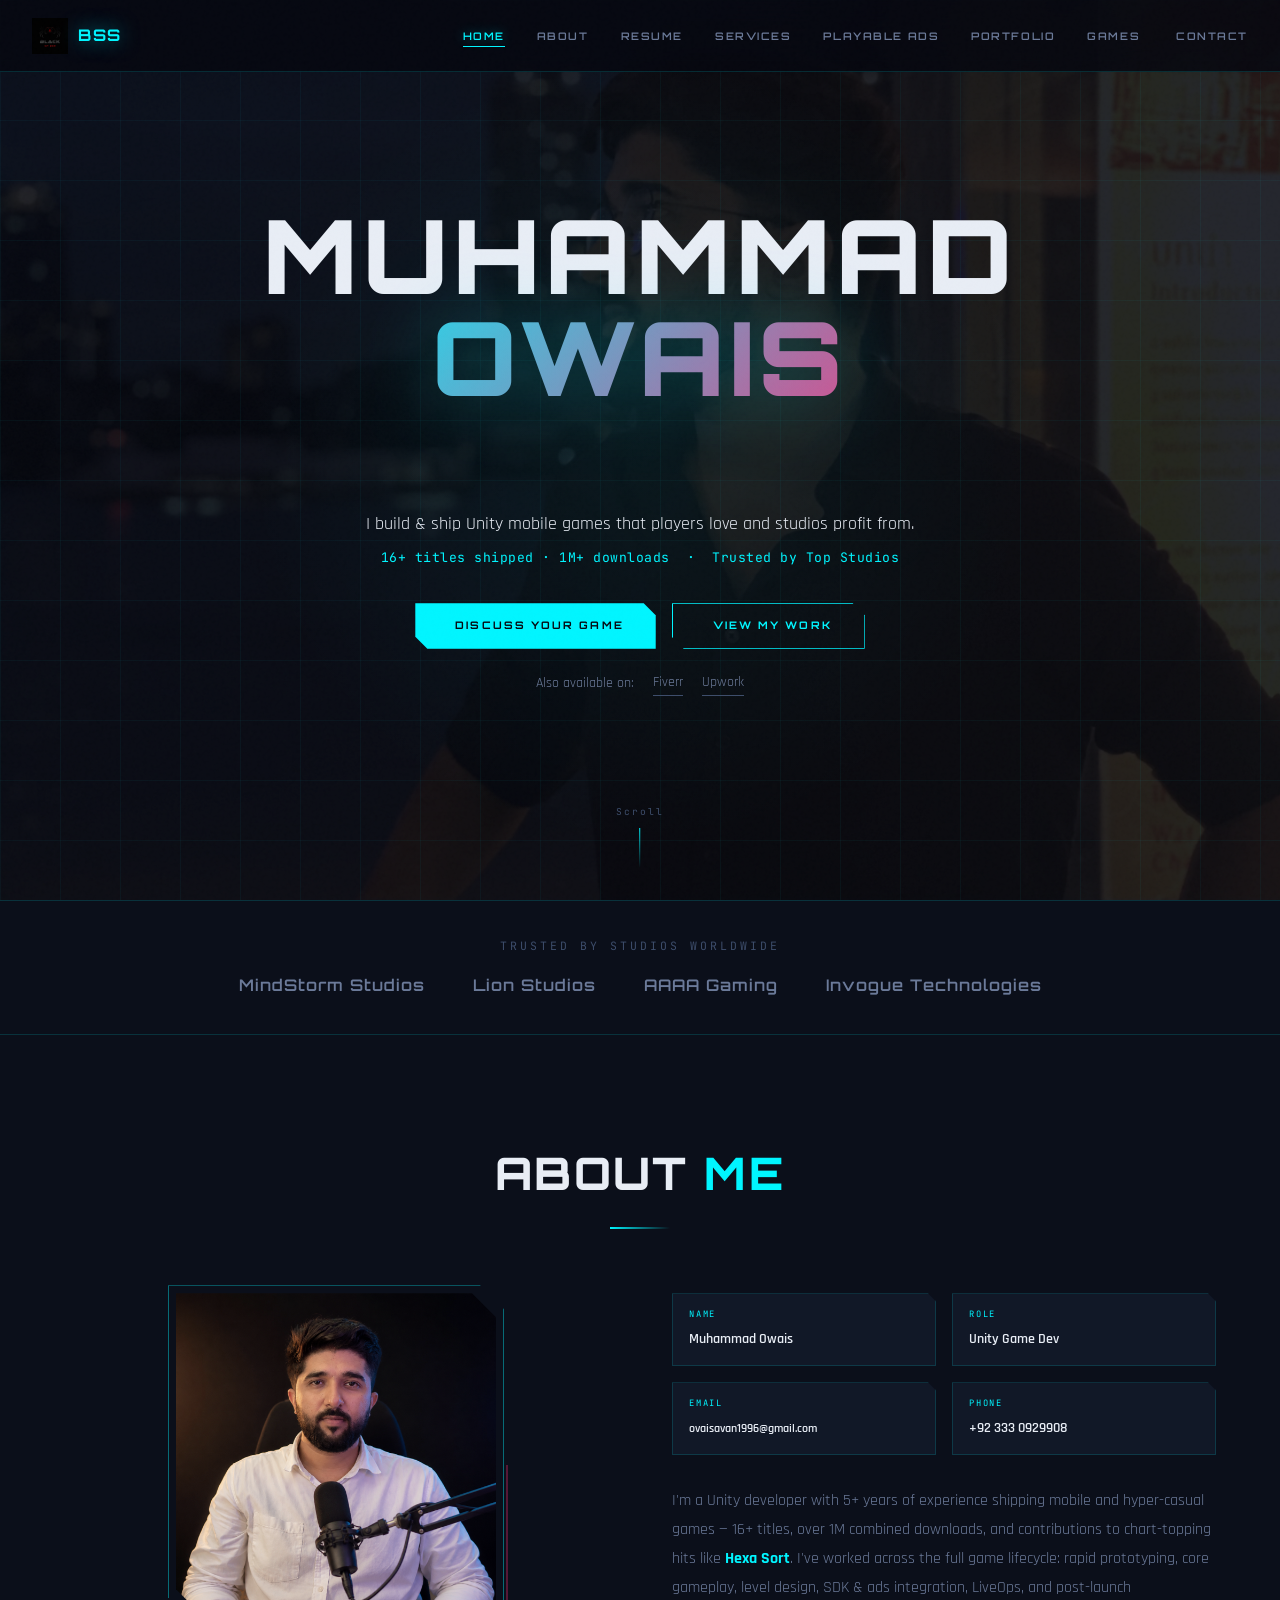
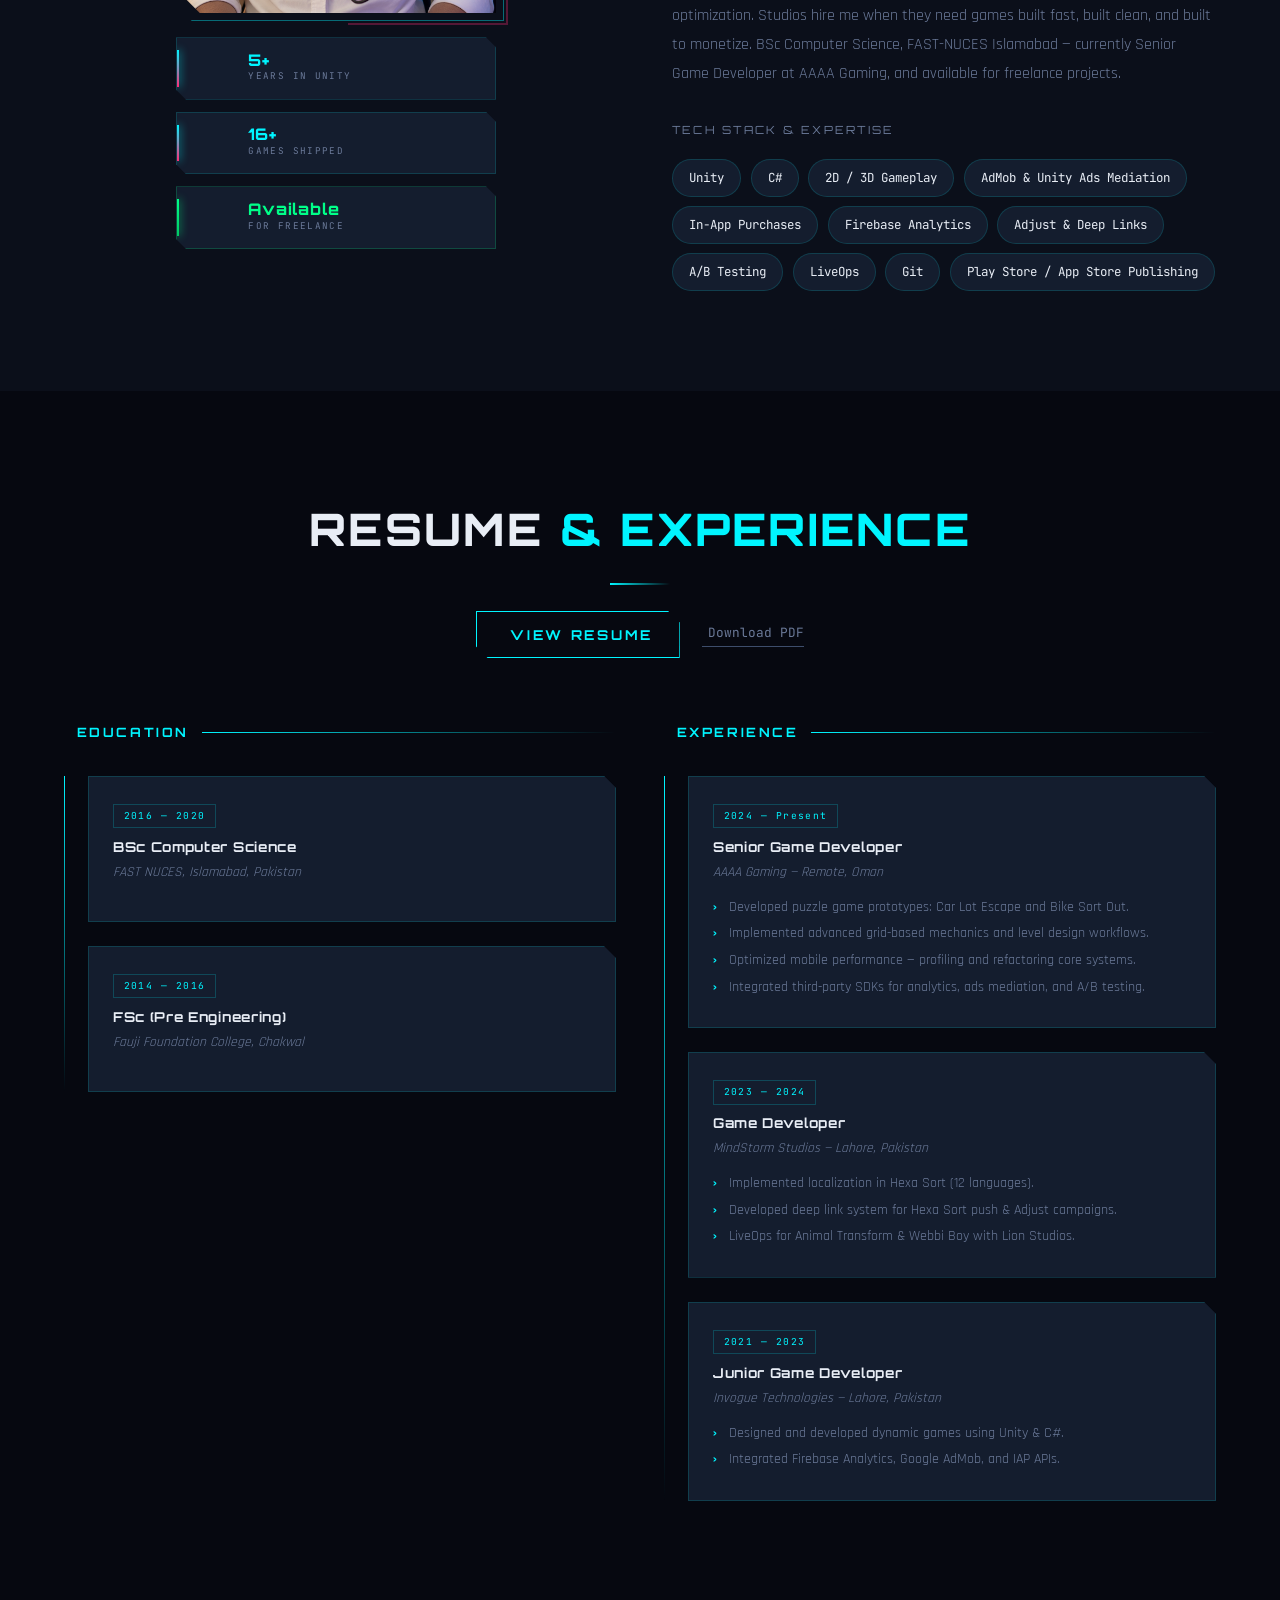
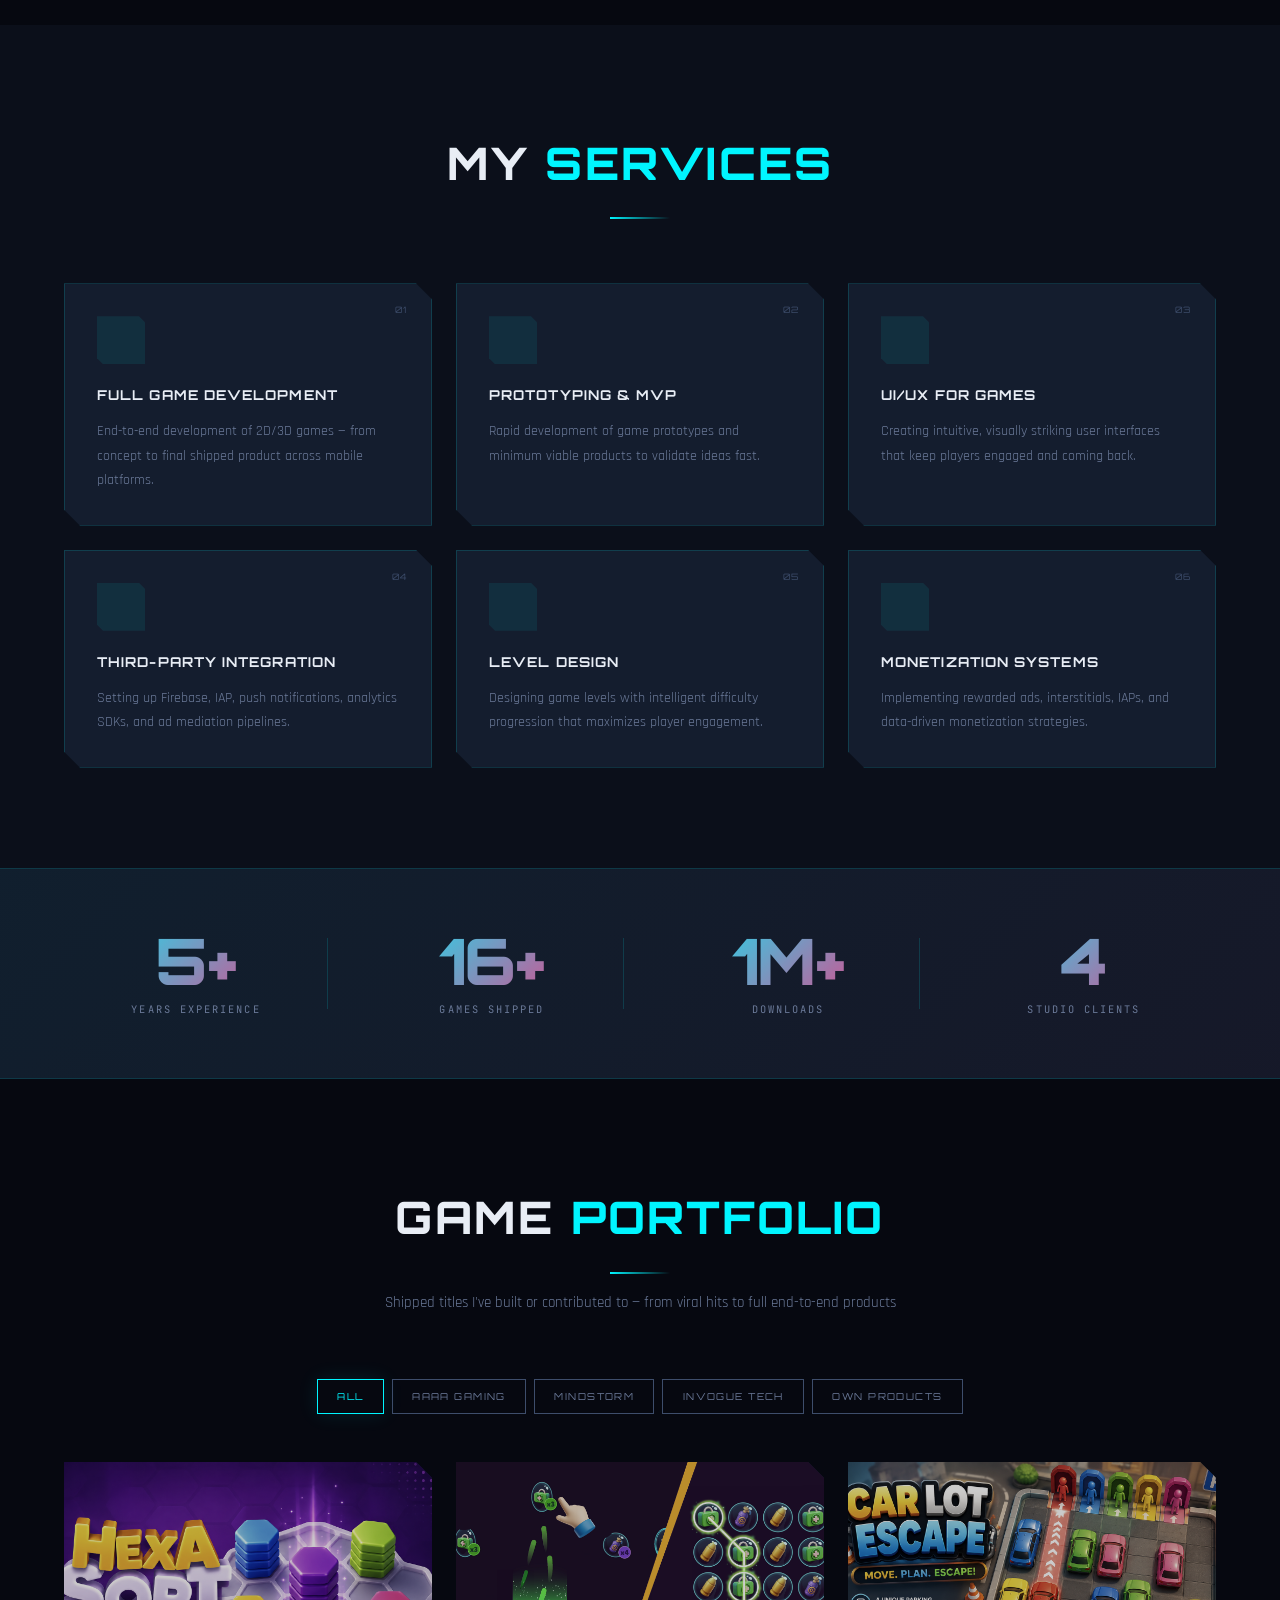
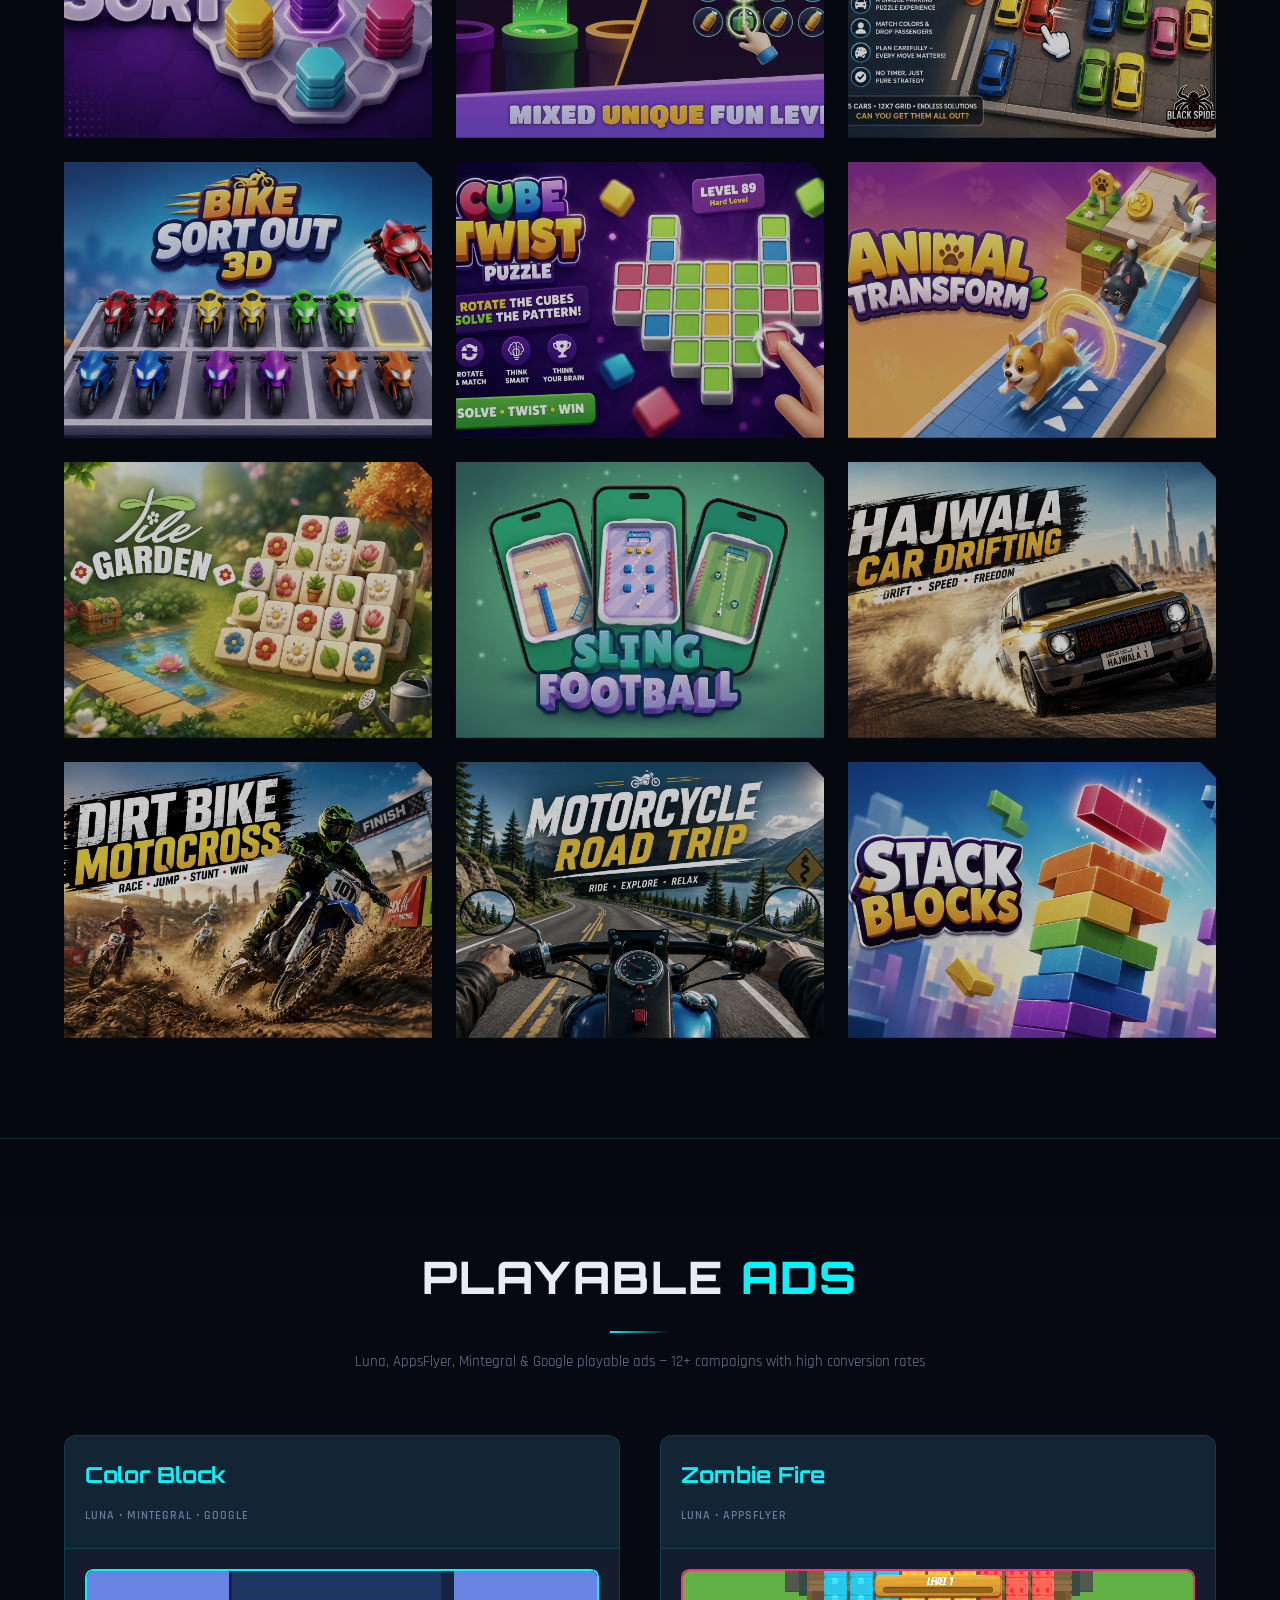
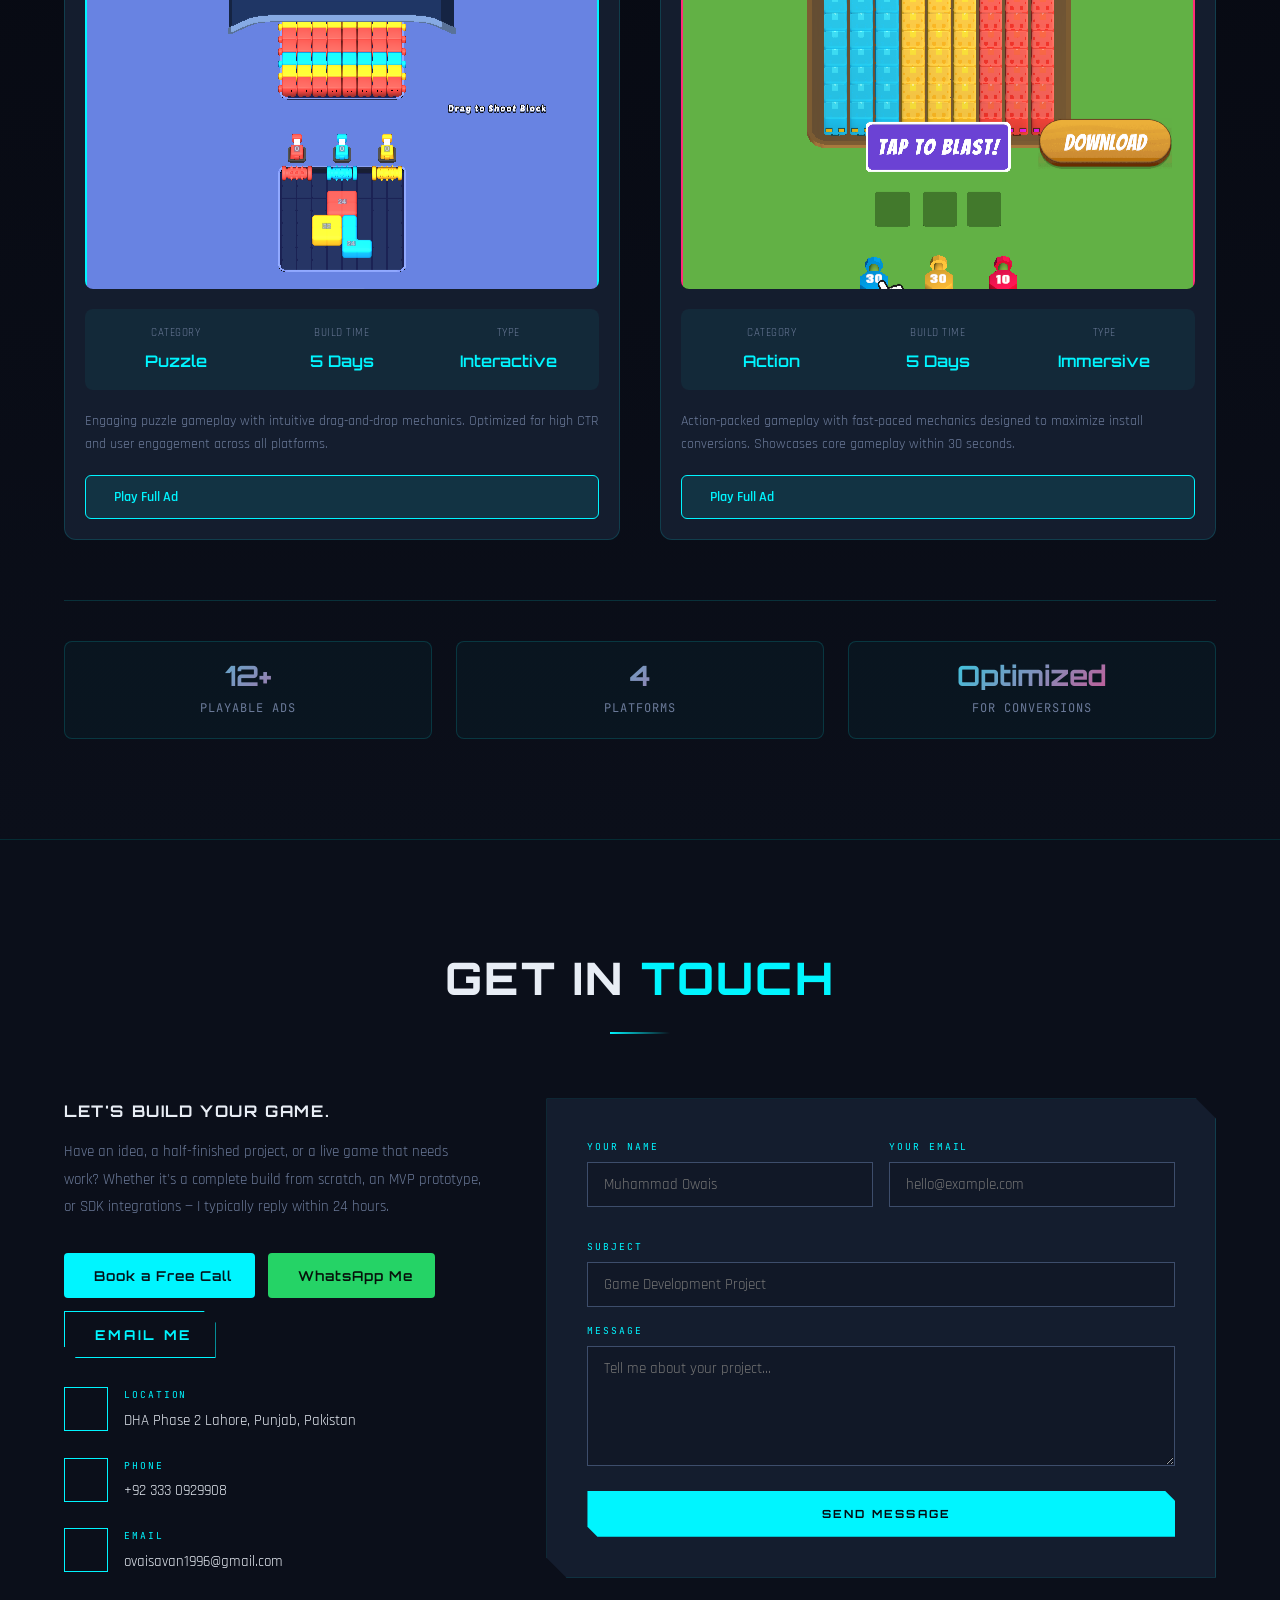
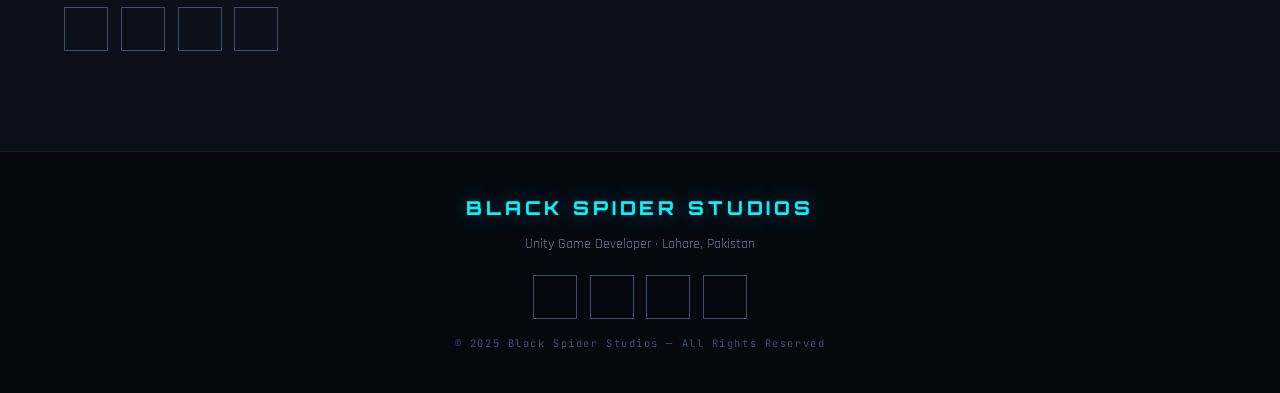
==== commit 2b490e93: "Add stylized modal popup for playable ads Features: - Interactive modal overlay for playing ads inli" ====
--- a/index.html
+++ b/index.html
@@ -616,11 +616,10 @@
               </div>
             </div>
             <p class="playable-ad-desc">Engaging puzzle gameplay with intuitive drag-and-drop mechanics. Optimized for high CTR and user engagement across all platforms.</p>
-            <a href="playable-ads/color-block.html"
-               target="_blank"
-               class="playable-ad-link">
+            <button onclick="openPlayableAdsModal('playable-ads/color-block.html', 'Color Block - Playable Ad')"
+                    class="playable-ad-link">
               <i class="bi bi-play-fill"></i> Play Full Ad
-            </a>
+            </button>
           </div>
         </div>
 
@@ -654,11 +653,10 @@
               </div>
             </div>
             <p class="playable-ad-desc">Action-packed gameplay with fast-paced mechanics designed to maximize install conversions. Showcases core gameplay within 30 seconds.</p>
-            <a href="playable-ads/zombie-fire.html"
-               target="_blank"
-               class="playable-ad-link">
+            <button onclick="openPlayableAdsModal('playable-ads/zombie-fire.html', 'Zombie Fire - Playable Ad')"
+                    class="playable-ad-link">
               <i class="bi bi-play-fill"></i> Play Full Ad
-            </a>
+            </button>
           </div>
         </div>
 
@@ -1144,5 +1142,61 @@
 }
 </script>
 
+<!-- Playable Ads Modal -->
+<div id="playable-ads-modal" class="playable-ads-modal">
+  <div class="playable-ads-modal-content">
+    <div class="playable-ads-modal-header">
+      <h3 id="modal-title" class="playable-ads-modal-title">Playable Ad</h3>
+      <button class="playable-ads-modal-close" onclick="closePlayableAdsModal()" aria-label="Close modal">
+        <i class="bi bi-x-lg"></i>
+      </button>
+    </div>
+    <div class="playable-ads-modal-body">
+      <iframe id="modal-iframe" src=""
+              title="Playable Ad"
+              width="100%"
+              height="100%"
+              style="border: none; border-radius: 8px; background: #0a0e27;">
+      </iframe>
+    </div>
+  </div>
+</div>
+
+<script>
+function openPlayableAdsModal(adUrl, adTitle) {
+  const modal = document.getElementById('playable-ads-modal');
+  const iframe = document.getElementById('modal-iframe');
+  const title = document.getElementById('modal-title');
+
+  title.textContent = adTitle;
+  iframe.src = adUrl;
+  modal.classList.add('active');
+  document.body.style.overflow = 'hidden';
+}
+
+function closePlayableAdsModal() {
+  const modal = document.getElementById('playable-ads-modal');
+  const iframe = document.getElementById('modal-iframe');
+
+  modal.classList.remove('active');
+  iframe.src = '';
+  document.body.style.overflow = 'auto';
+}
+
+// Close modal when clicking outside the content
+document.getElementById('playable-ads-modal').addEventListener('click', function(e) {
+  if (e.target === this) {
+    closePlayableAdsModal();
+  }
+});
+
+// Close modal on Escape key
+document.addEventListener('keydown', function(e) {
+  if (e.key === 'Escape') {
+    closePlayableAdsModal();
+  }
+});
+</script>
+
 </body>
 </html>
--- a/assets/css/styles.css
+++ b/assets/css/styles.css
@@ -1391,6 +1391,7 @@
   font-size: 14px;
   transition: all var(--transition);
   cursor: pointer;
+  font-family: var(--font-body);
 }
 
 .playable-ad-link:hover {
@@ -1451,3 +1452,138 @@
 @media (max-width: 480px) {
   .playable-ad-preview { height: 250px; }
 }
+
+/* ===== PLAYABLE ADS MODAL ===== */
+.playable-ads-modal {
+  position: fixed;
+  top: 0;
+  left: 0;
+  right: 0;
+  bottom: 0;
+  background: rgba(0, 0, 0, 0.8);
+  backdrop-filter: blur(5px);
+  display: flex;
+  align-items: center;
+  justify-content: center;
+  z-index: 9999;
+  opacity: 0;
+  visibility: hidden;
+  transition: all var(--transition);
+  padding: 20px;
+}
+
+.playable-ads-modal.active {
+  opacity: 1;
+  visibility: visible;
+}
+
+.playable-ads-modal-content {
+  background: var(--bg-card);
+  border: 2px solid var(--neon-cyan);
+  border-radius: 12px;
+  display: flex;
+  flex-direction: column;
+  max-width: 600px;
+  width: 100%;
+  max-height: 90vh;
+  overflow: hidden;
+  box-shadow: 0 0 30px rgba(0, 245, 255, 0.3);
+  animation: modalSlideIn 0.3s ease-out;
+}
+
+@keyframes modalSlideIn {
+  from {
+    opacity: 0;
+    transform: scale(0.95);
+  }
+  to {
+    opacity: 1;
+    transform: scale(1);
+  }
+}
+
+.playable-ads-modal-header {
+  display: flex;
+  justify-content: space-between;
+  align-items: center;
+  padding: 20px;
+  border-bottom: 1px solid var(--border-glow);
+  background: rgba(0, 245, 255, 0.03);
+}
+
+.playable-ads-modal-title {
+  font-size: 18px;
+  color: var(--neon-cyan);
+  margin: 0;
+  font-weight: 600;
+  font-family: var(--font-display);
+}
+
+.playable-ads-modal-close {
+  background: none;
+  border: none;
+  color: var(--neon-cyan);
+  font-size: 24px;
+  cursor: pointer;
+  padding: 0;
+  width: 40px;
+  height: 40px;
+  display: flex;
+  align-items: center;
+  justify-content: center;
+  border-radius: 6px;
+  transition: all var(--transition);
+}
+
+.playable-ads-modal-close:hover {
+  background: rgba(0, 245, 255, 0.1);
+  box-shadow: 0 0 10px rgba(0, 245, 255, 0.3);
+  transform: scale(1.1);
+}
+
+.playable-ads-modal-body {
+  flex: 1;
+  overflow-y: auto;
+  background: var(--bg-deep);
+  min-height: 400px;
+  display: flex;
+  align-items: center;
+  justify-content: center;
+}
+
+.playable-ads-modal-body iframe {
+  width: 100% !important;
+  height: 100% !important;
+}
+
+/* Mobile responsive modal */
+@media (max-width: 768px) {
+  .playable-ads-modal-content {
+    max-width: 95vw;
+    max-height: 85vh;
+  }
+
+  .playable-ads-modal-body {
+    min-height: 300px;
+  }
+}
+
+@media (max-width: 480px) {
+  .playable-ads-modal-content {
+    max-width: 100%;
+    max-height: 80vh;
+    border-radius: 8px;
+  }
+
+  .playable-ads-modal-header {
+    padding: 15px;
+  }
+
+  .playable-ads-modal-title {
+    font-size: 16px;
+  }
+
+  .playable-ads-modal-body {
+    min-height: 250px;
+  }
+}
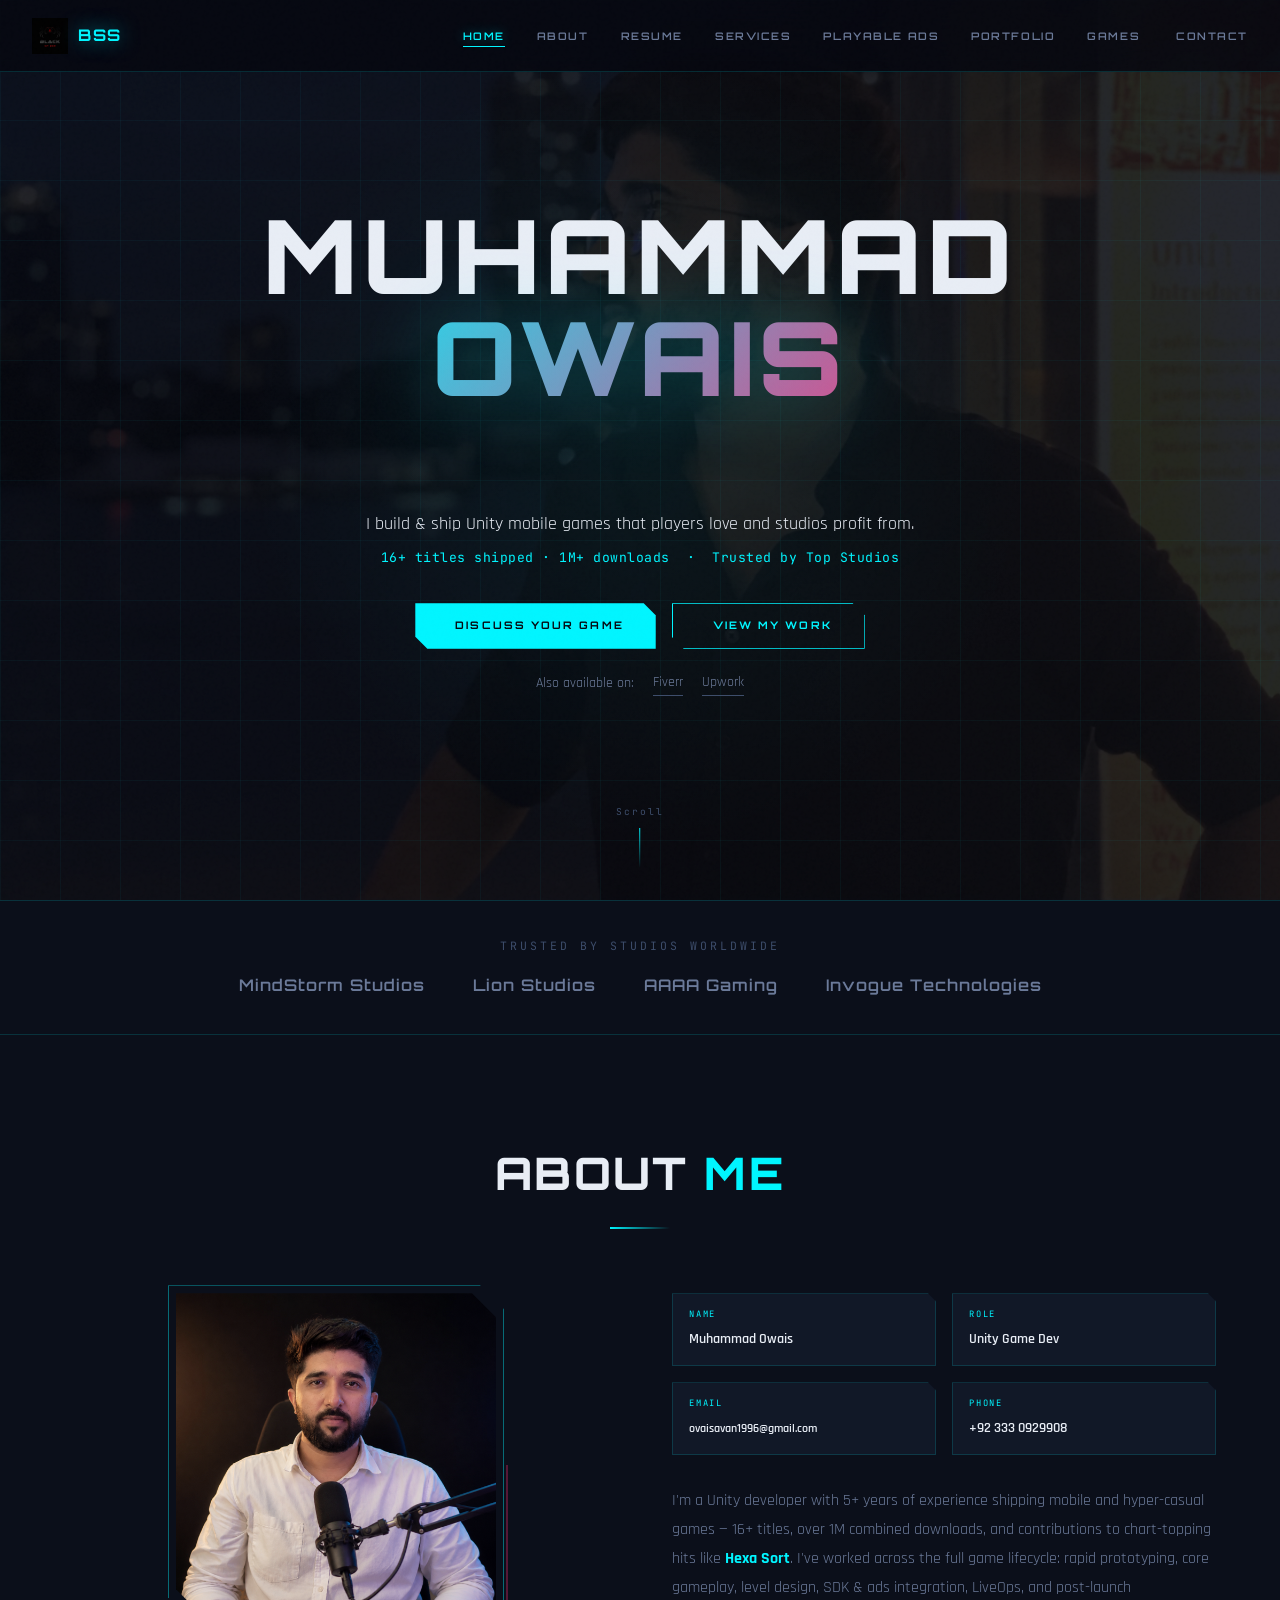
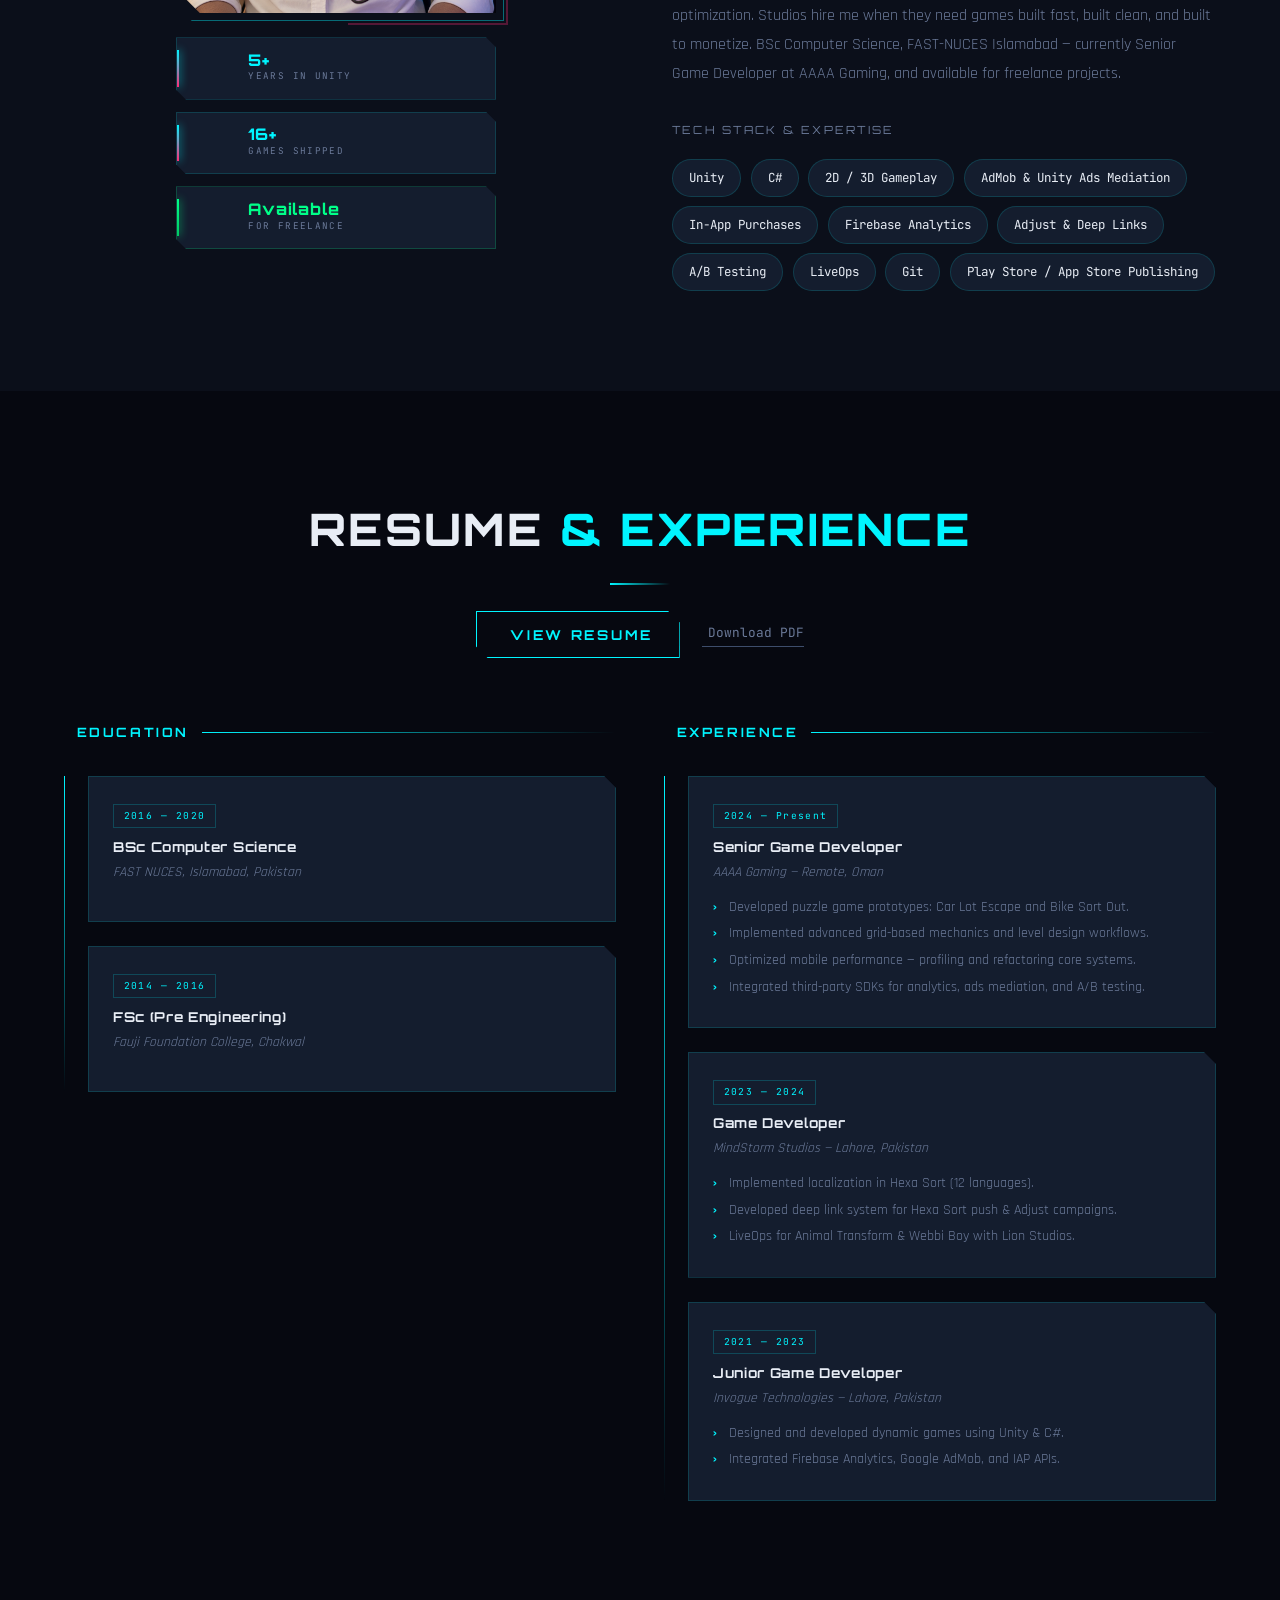
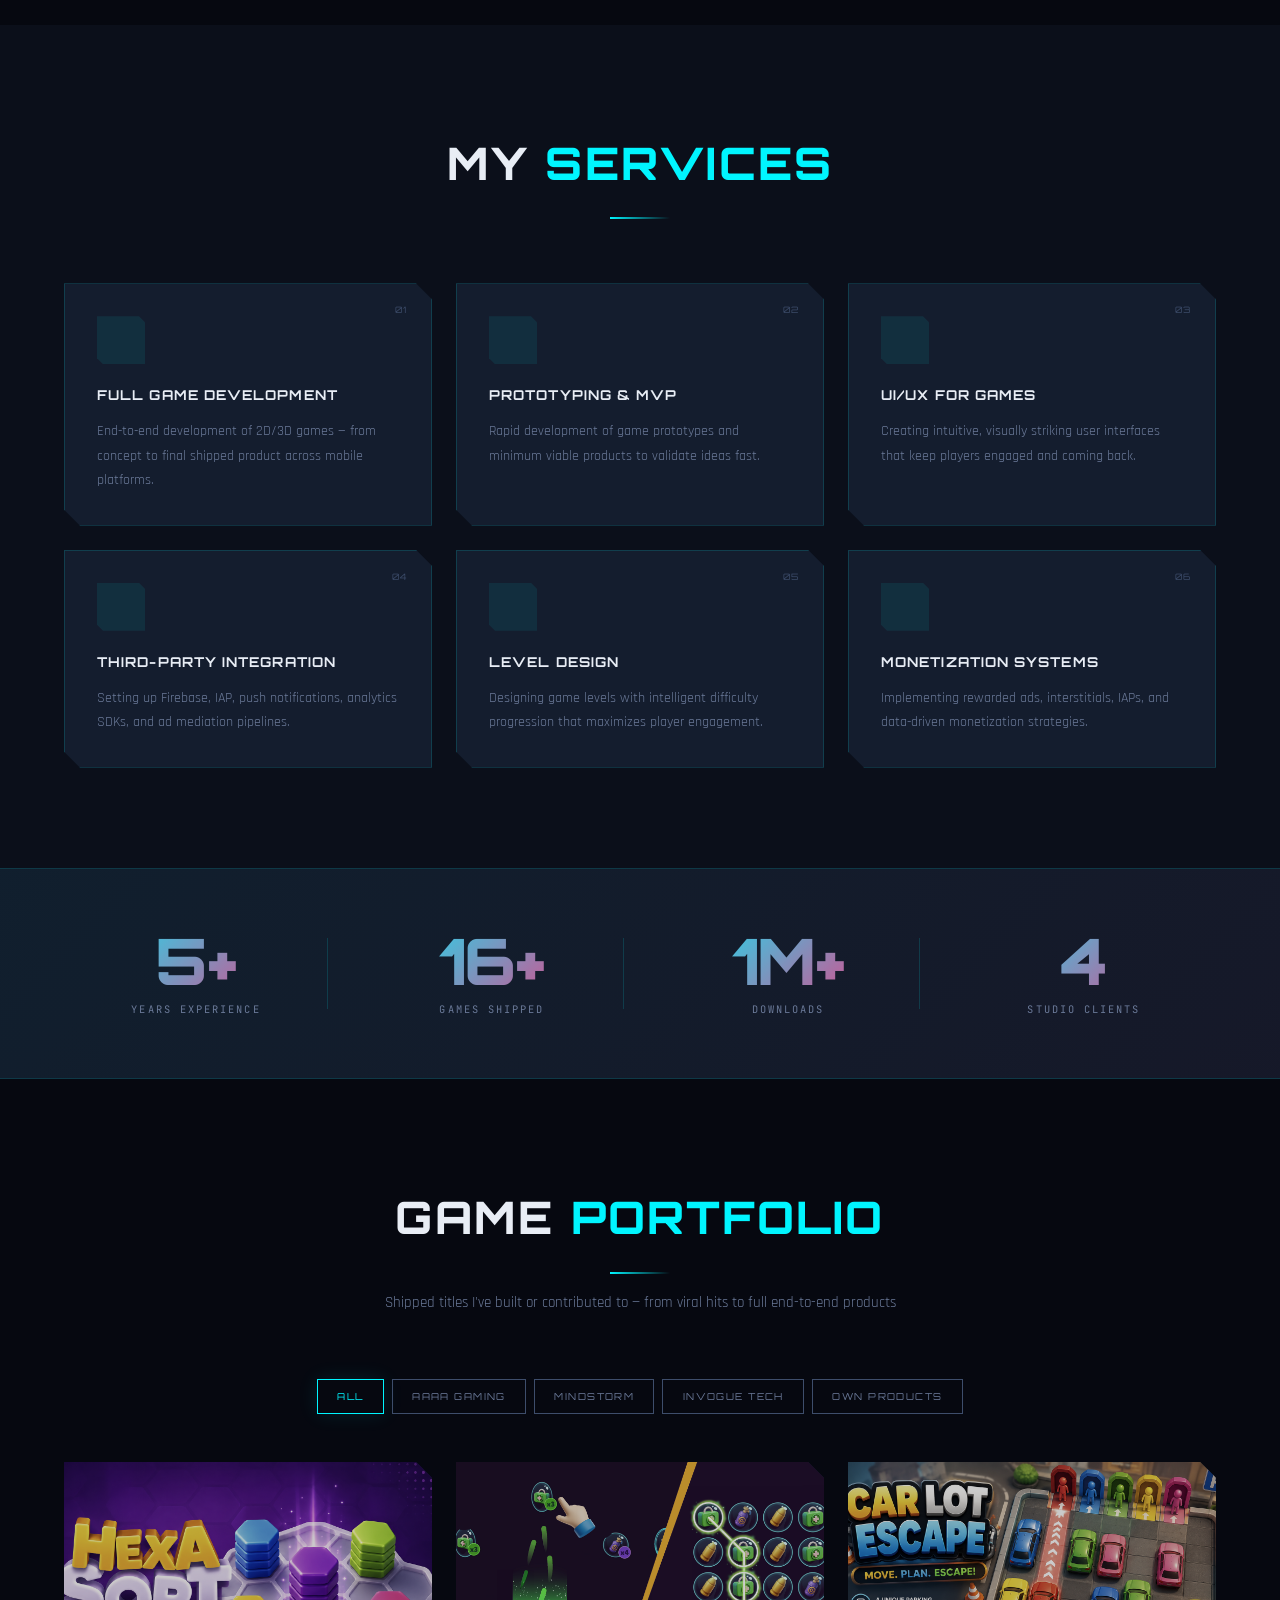
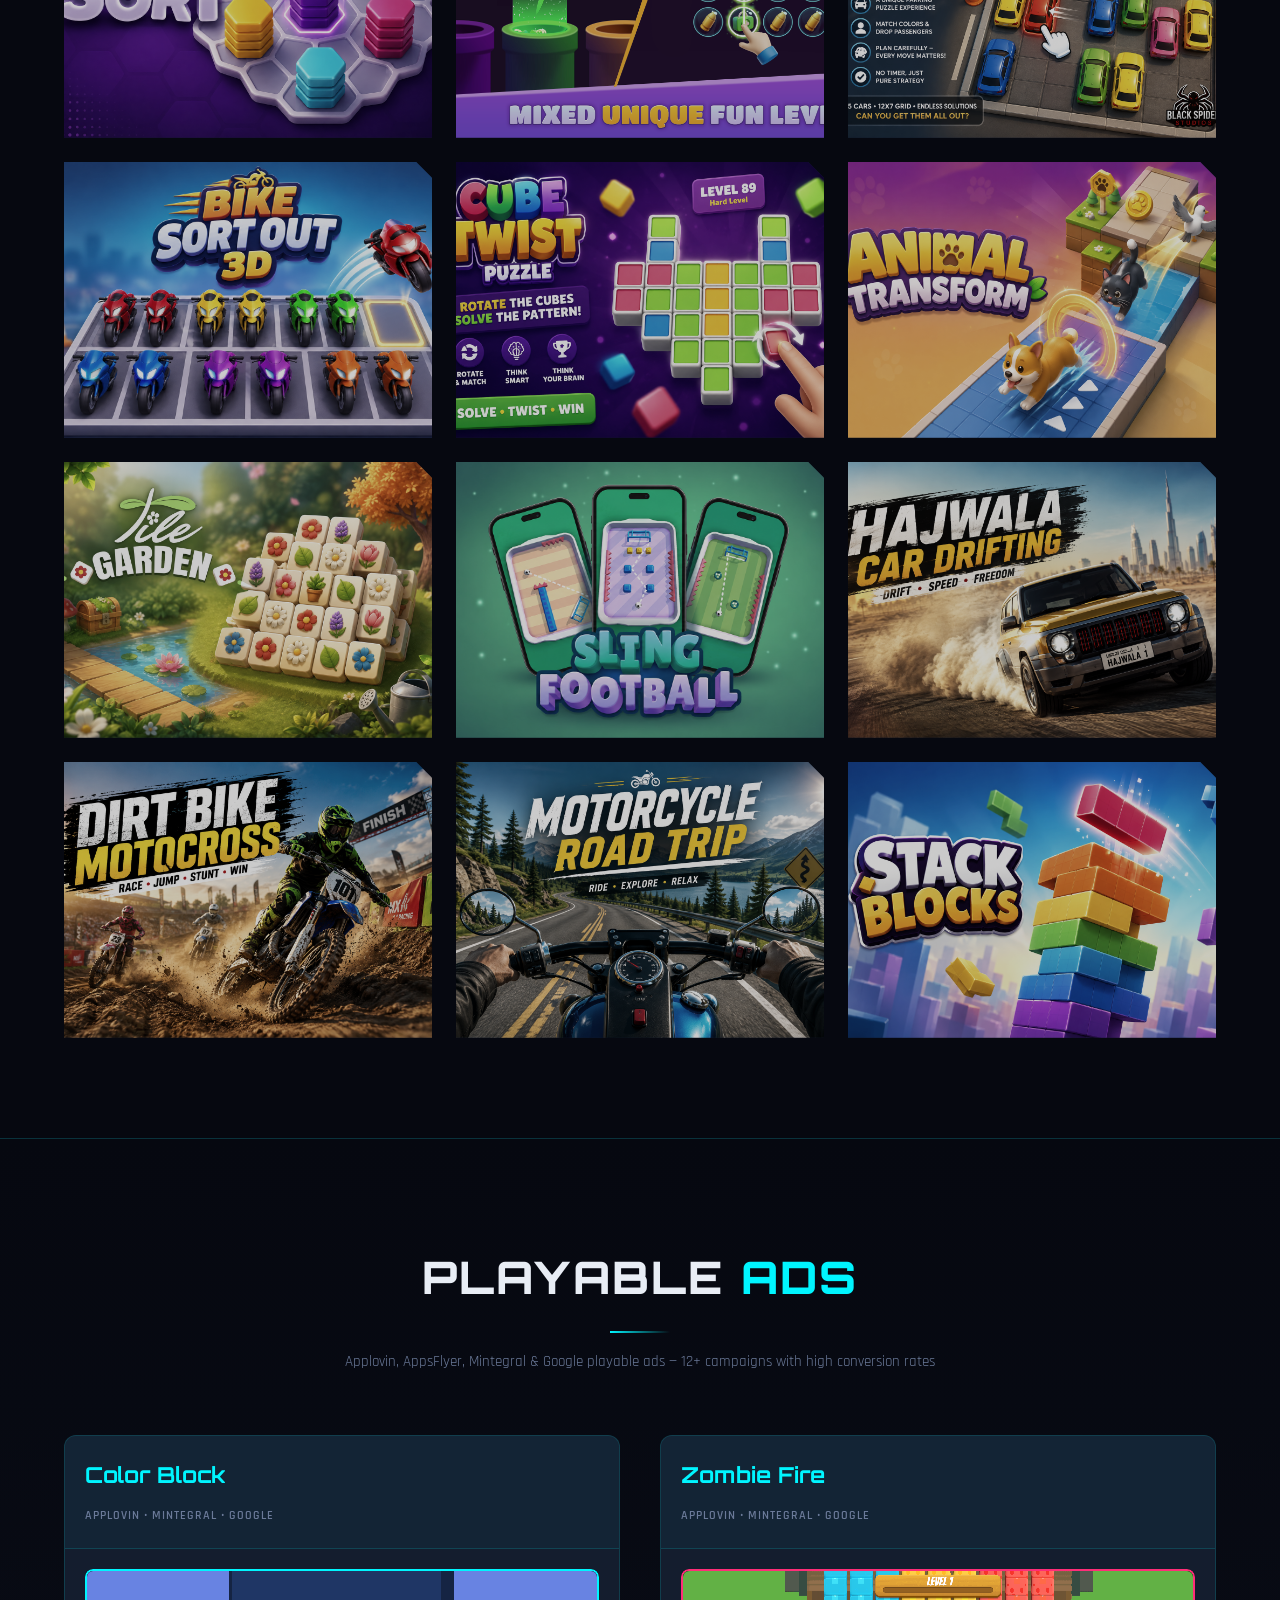
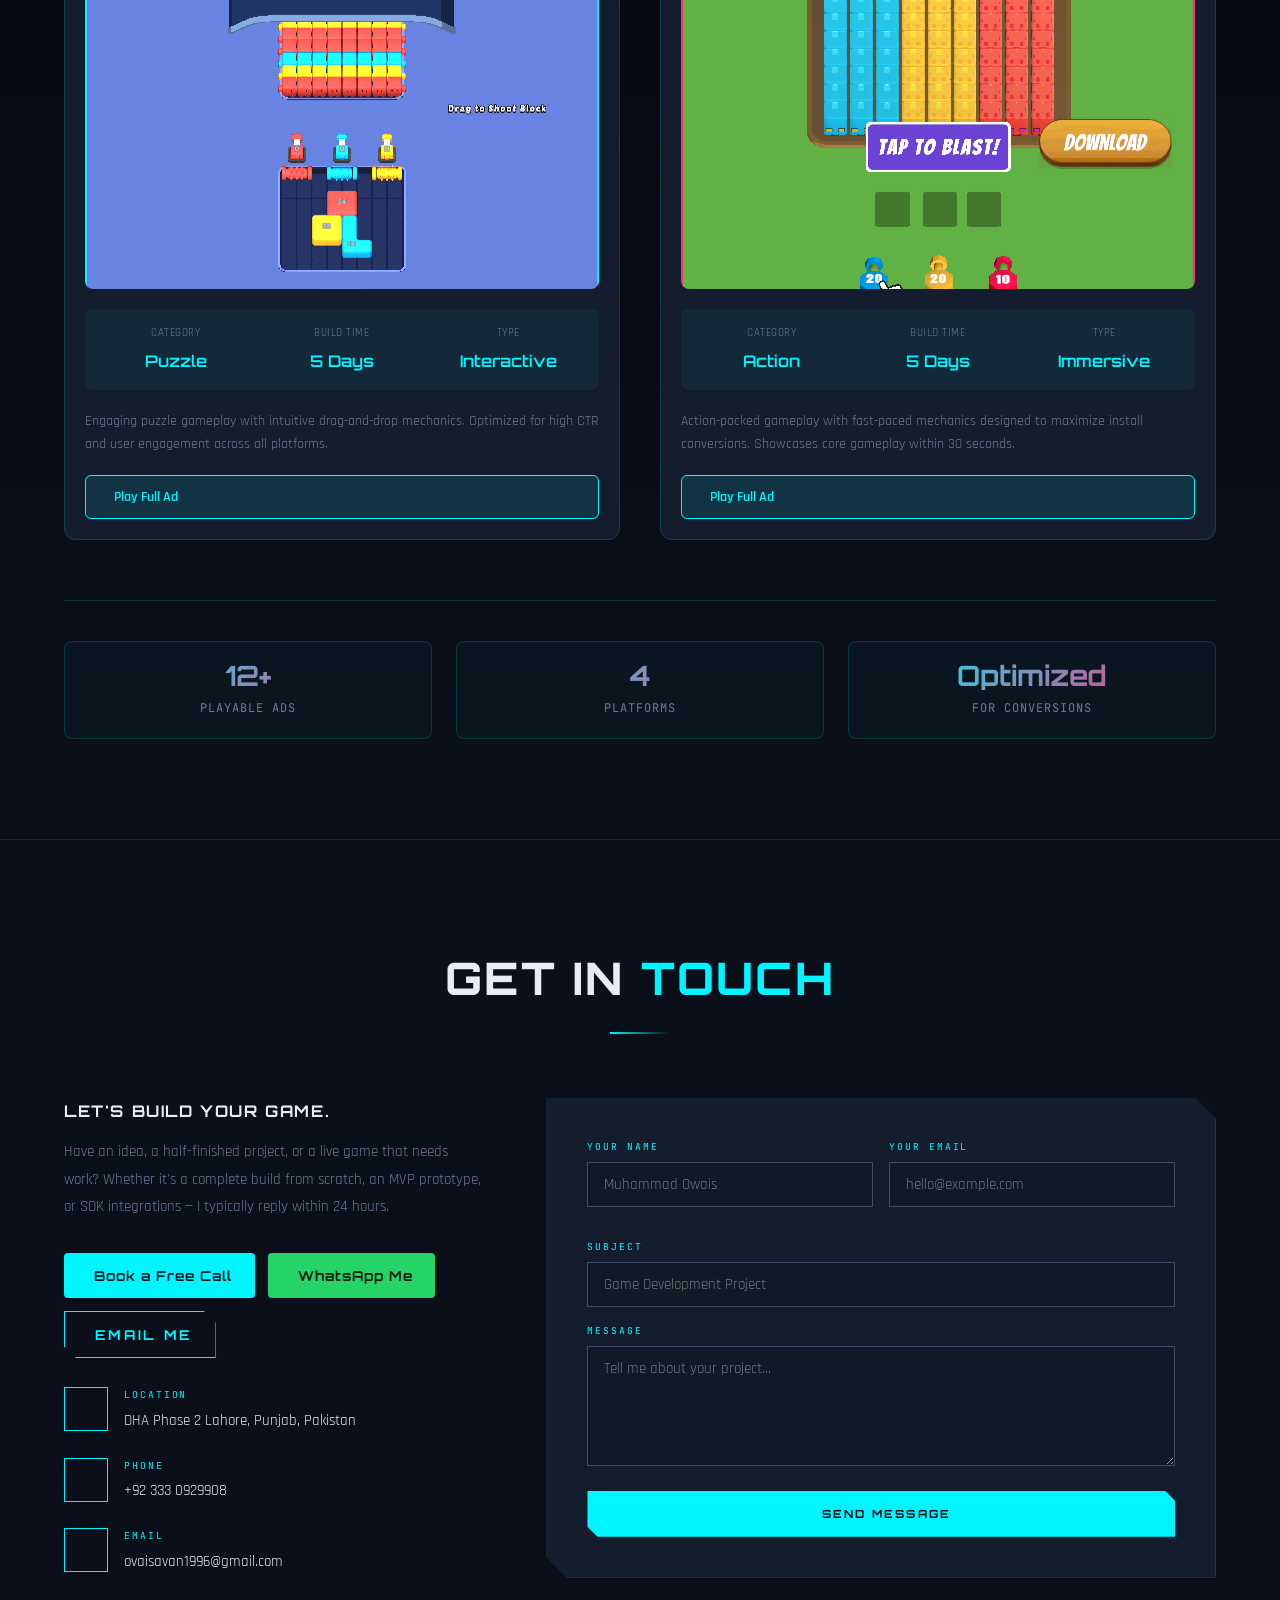
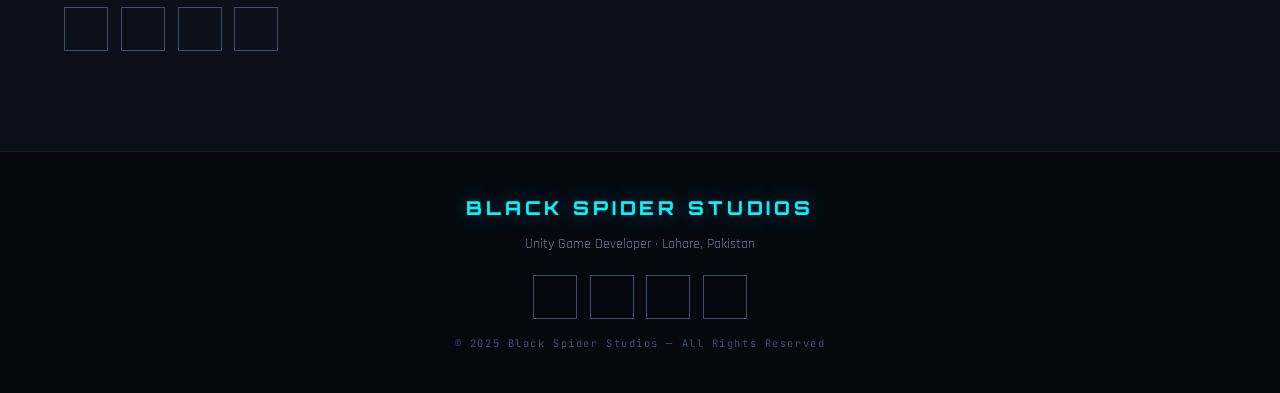
==== commit f07cd6de: "Fix mobile navigation menu toggle bug Problem: - Mobile menu toggle button wasn't showing/hiding nav" ====
--- a/index.html
+++ b/index.html
@@ -581,7 +581,7 @@
       <div class="section-header" data-aos="fade-up">
         <h2 class="section-title-main">Playable <span>Ads</span></h2>
         <div class="section-line"></div>
-        <p style="color:var(--text-muted);margin-top:1rem;font-size:0.95rem;">Luna, AppsFlyer, Mintegral & Google playable ads — 12+ campaigns with high conversion rates</p>
+        <p style="color:var(--text-muted);margin-top:1rem;font-size:0.95rem;">Applovin, AppsFlyer, Mintegral & Google playable ads — 12+ campaigns with high conversion rates</p>
       </div>
 
       <div class="playable-ads-grid" data-aos="fade-up" data-aos-delay="100">
@@ -590,7 +590,7 @@
         <div class="playable-ad-card">
           <div class="playable-ad-header">
             <h3>Color Block</h3>
-            <span class="playable-ad-platform">Luna • Mintegral • Google</span>
+            <span class="playable-ad-platform">Applovin • Mintegral • Google</span>
           </div>
           <div class="playable-ad-content">
             <div class="playable-ad-preview">
@@ -627,7 +627,7 @@
         <div class="playable-ad-card">
           <div class="playable-ad-header">
             <h3>Zombie Fire</h3>
-            <span class="playable-ad-platform">Luna • AppsFlyer</span>
+            <span class="playable-ad-platform">Applovin • Mintegral • Google</span>
           </div>
           <div class="playable-ad-content">
             <div class="playable-ad-preview">
--- a/assets/css/styles.css
+++ b/assets/css/styles.css
@@ -1068,7 +1068,7 @@
 }
 @media (max-width: 767px) {
   #navmenu { display: none; }
-  #navmenu.open { display: block; }
+  body.mobile-nav-active #navmenu { display: flex; }
   #navmenu ul { flex-direction: column; padding: 1rem; background: var(--bg-card); gap: 1rem; }
   .mobile-nav-toggle { display: block; }
   .services-grid { grid-template-columns: 1fr; }
@@ -1483,8 +1483,9 @@
   border-radius: 12px;
   display: flex;
   flex-direction: column;
-  max-width: 600px;
-  width: 100%;
+  width: 420px;
+  max-width: 95vw;
+  height: 85vh;
   max-height: 90vh;
   overflow: hidden;
   box-shadow: 0 0 30px rgba(0, 245, 255, 0.3);
@@ -1545,7 +1546,7 @@
   flex: 1;
   overflow-y: auto;
   background: var(--bg-deep);
-  min-height: 400px;
+  min-height: 600px;
   display: flex;
   align-items: center;
   justify-content: center;
@@ -1559,19 +1560,23 @@
 /* Mobile responsive modal */
 @media (max-width: 768px) {
   .playable-ads-modal-content {
+    width: 400px;
     max-width: 95vw;
+    height: 80vh;
     max-height: 85vh;
   }
 
   .playable-ads-modal-body {
-    min-height: 300px;
+    min-height: 550px;
   }
 }
 
 @media (max-width: 480px) {
   .playable-ads-modal-content {
+    width: 100%;
     max-width: 100%;
-    max-height: 80vh;
+    height: 90vh;
+    max-height: 90vh;
     border-radius: 8px;
   }
 
@@ -1584,6 +1589,6 @@
   }
 
   .playable-ads-modal-body {
-    min-height: 250px;
+    min-height: 600px;
   }
 }
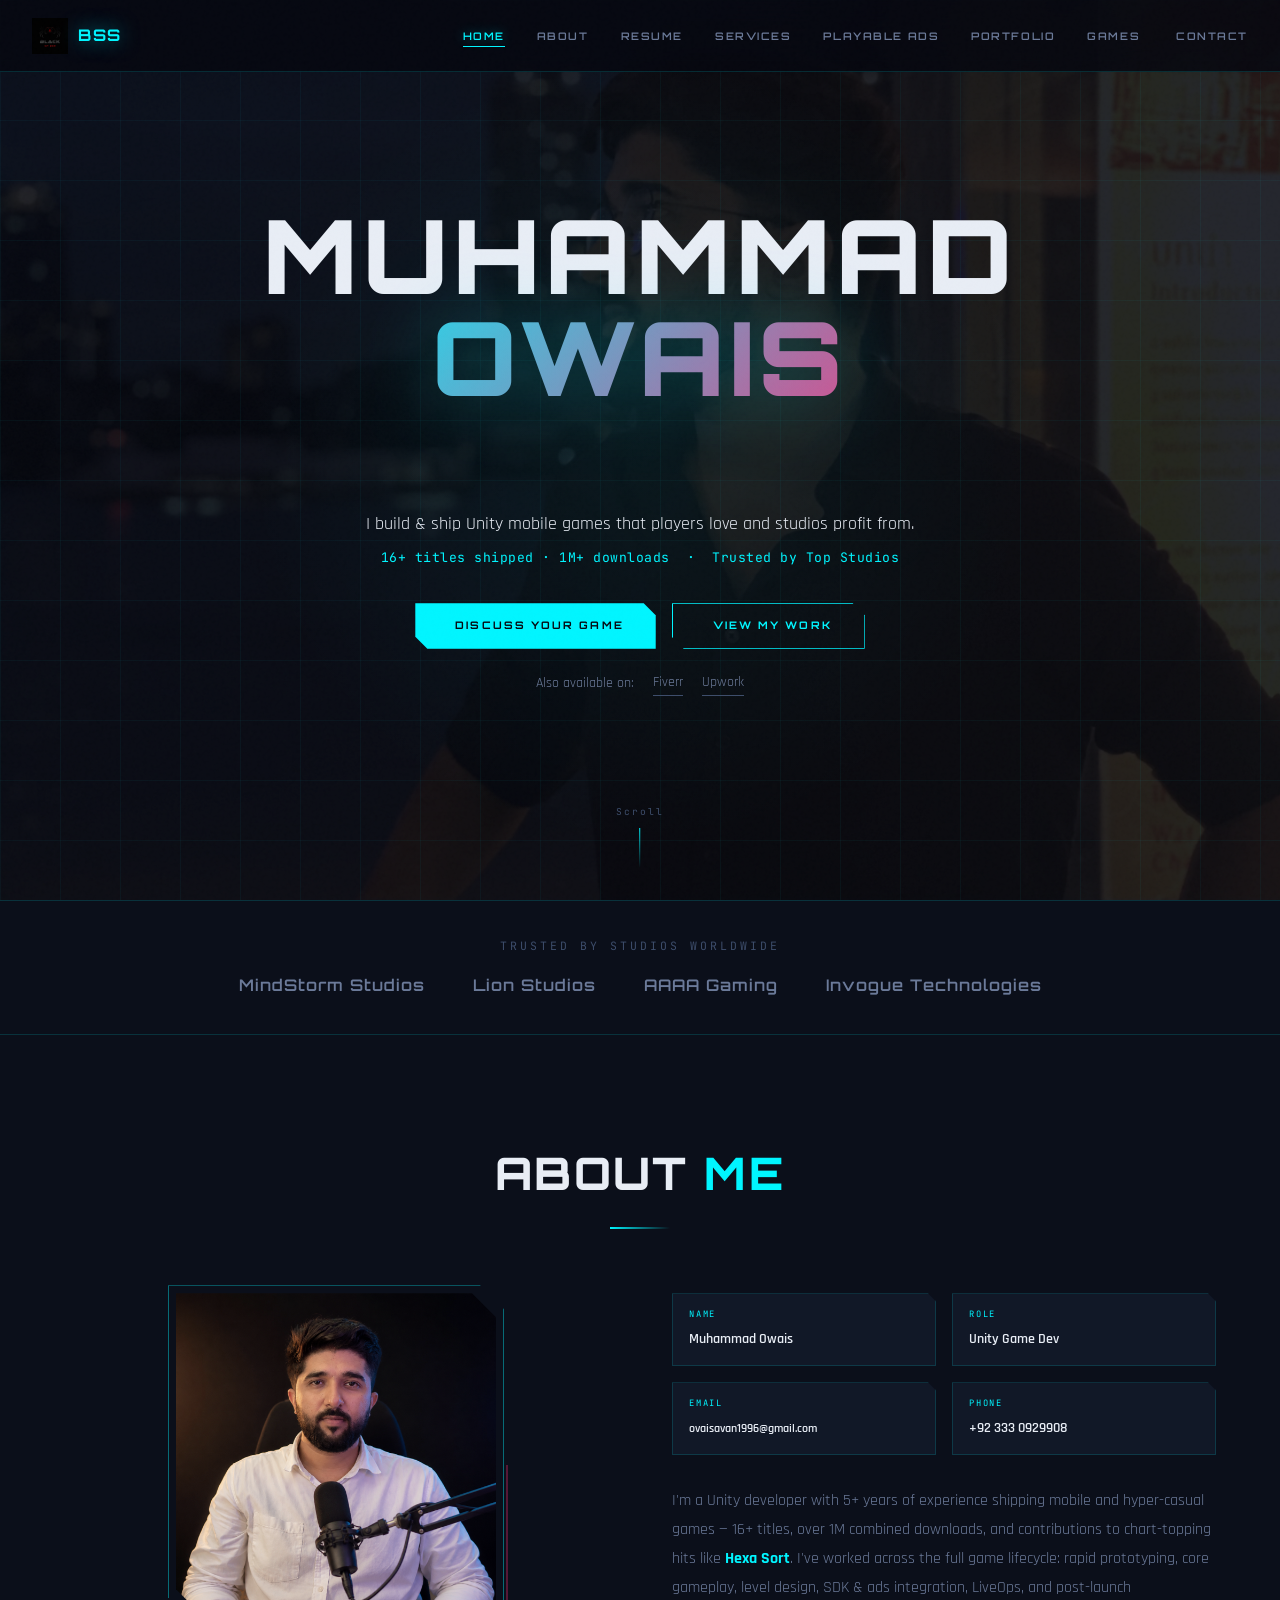
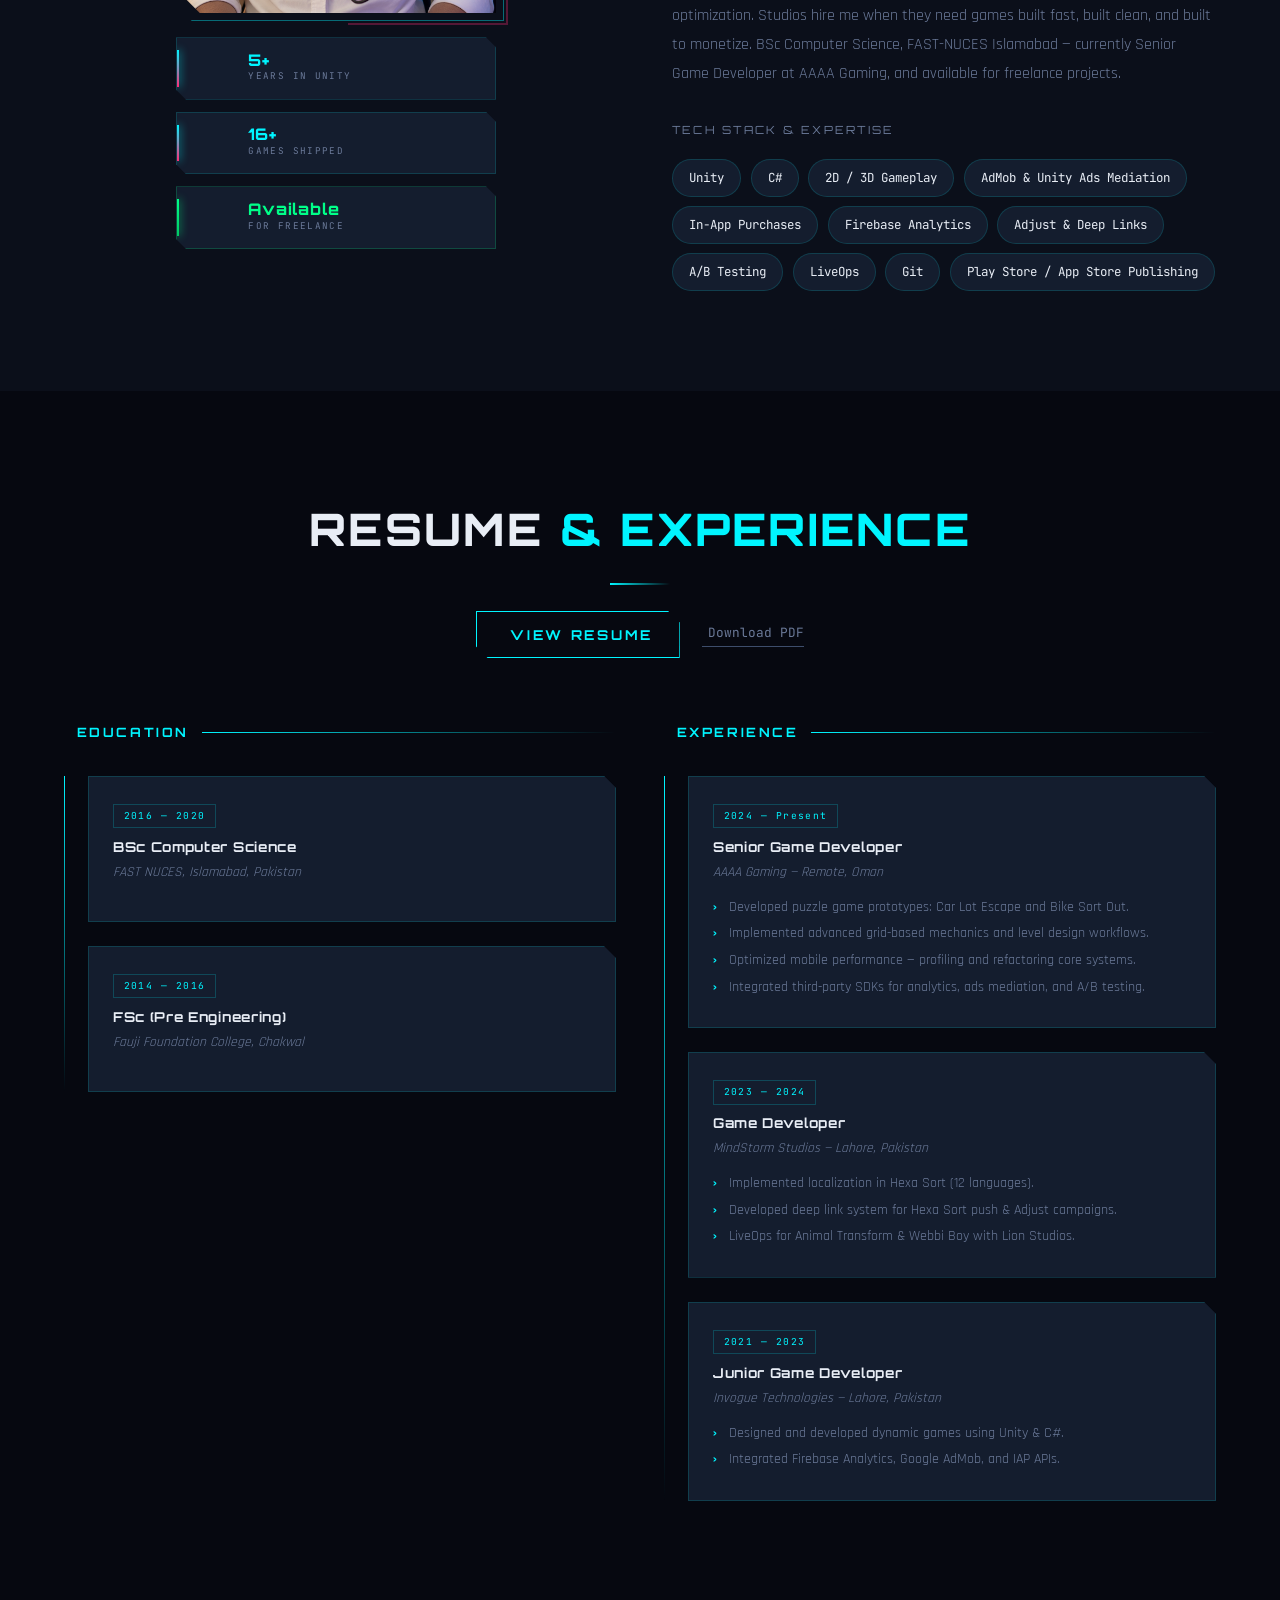
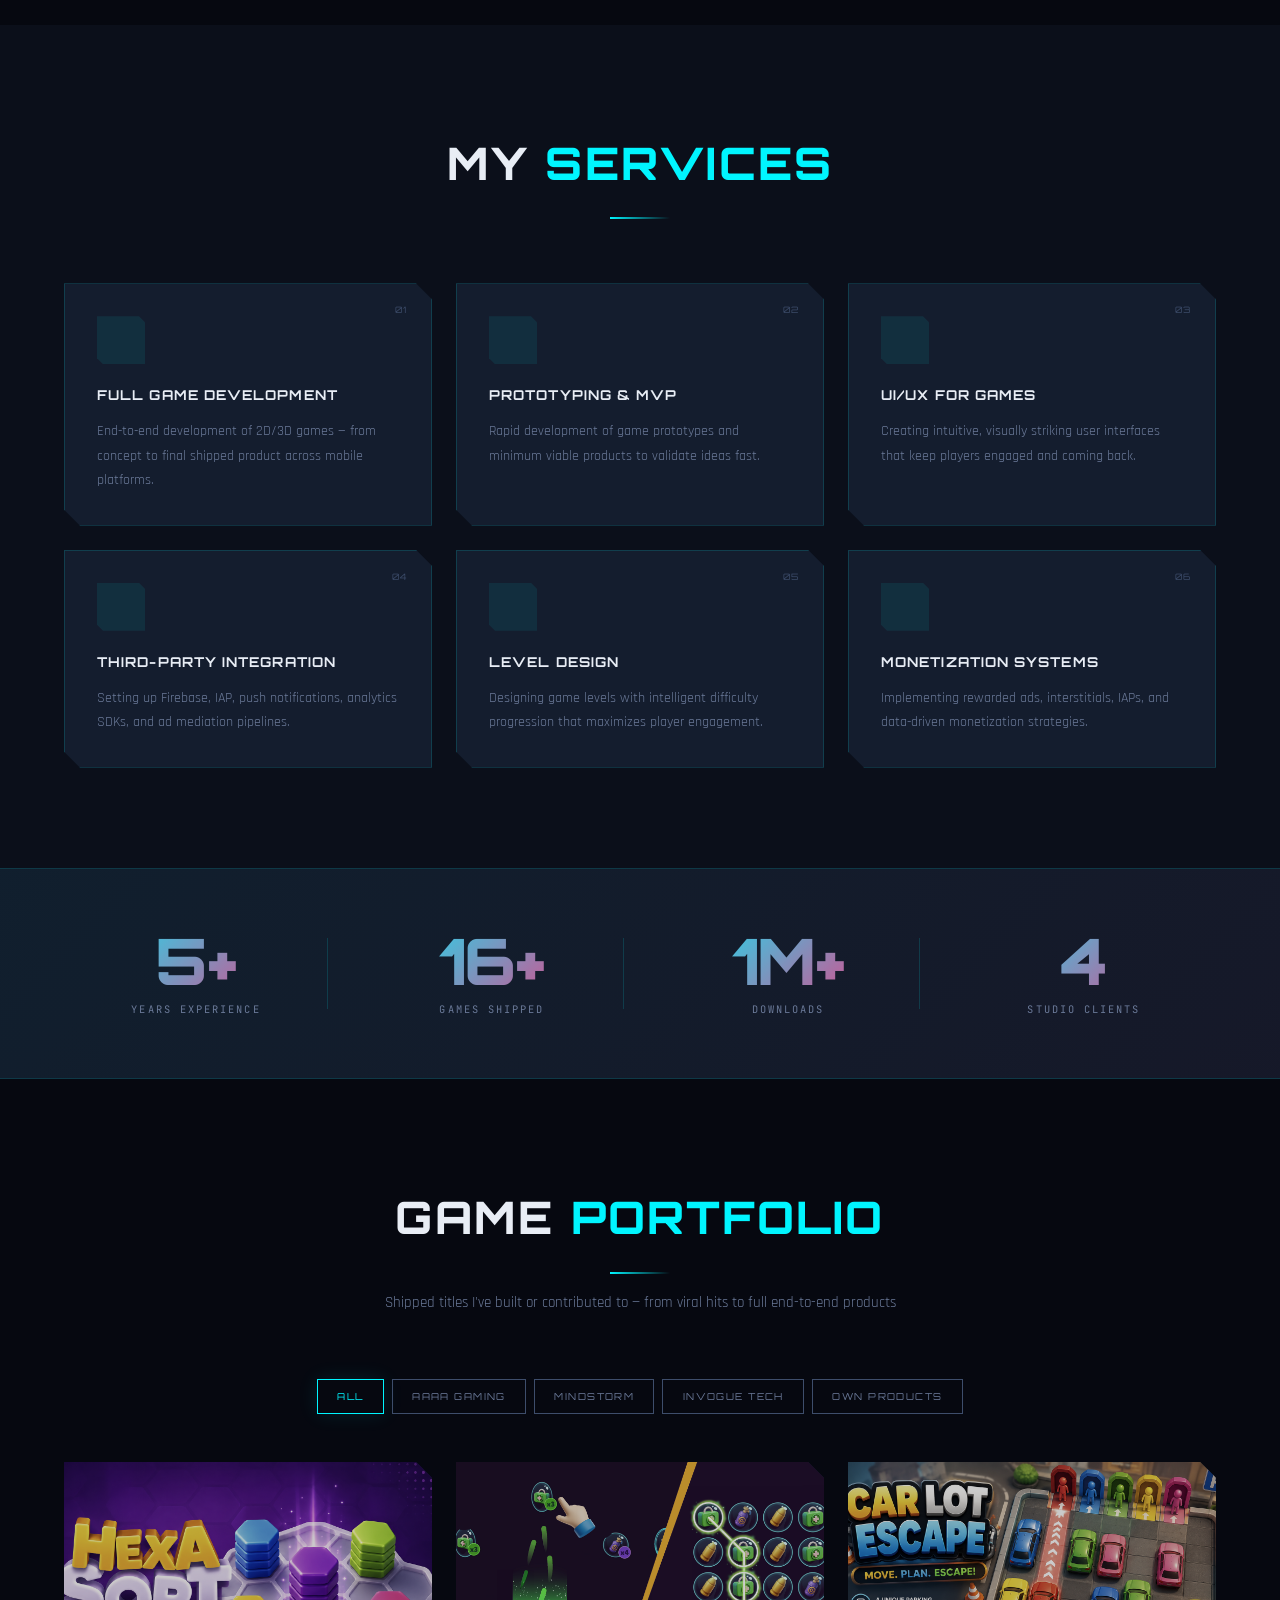
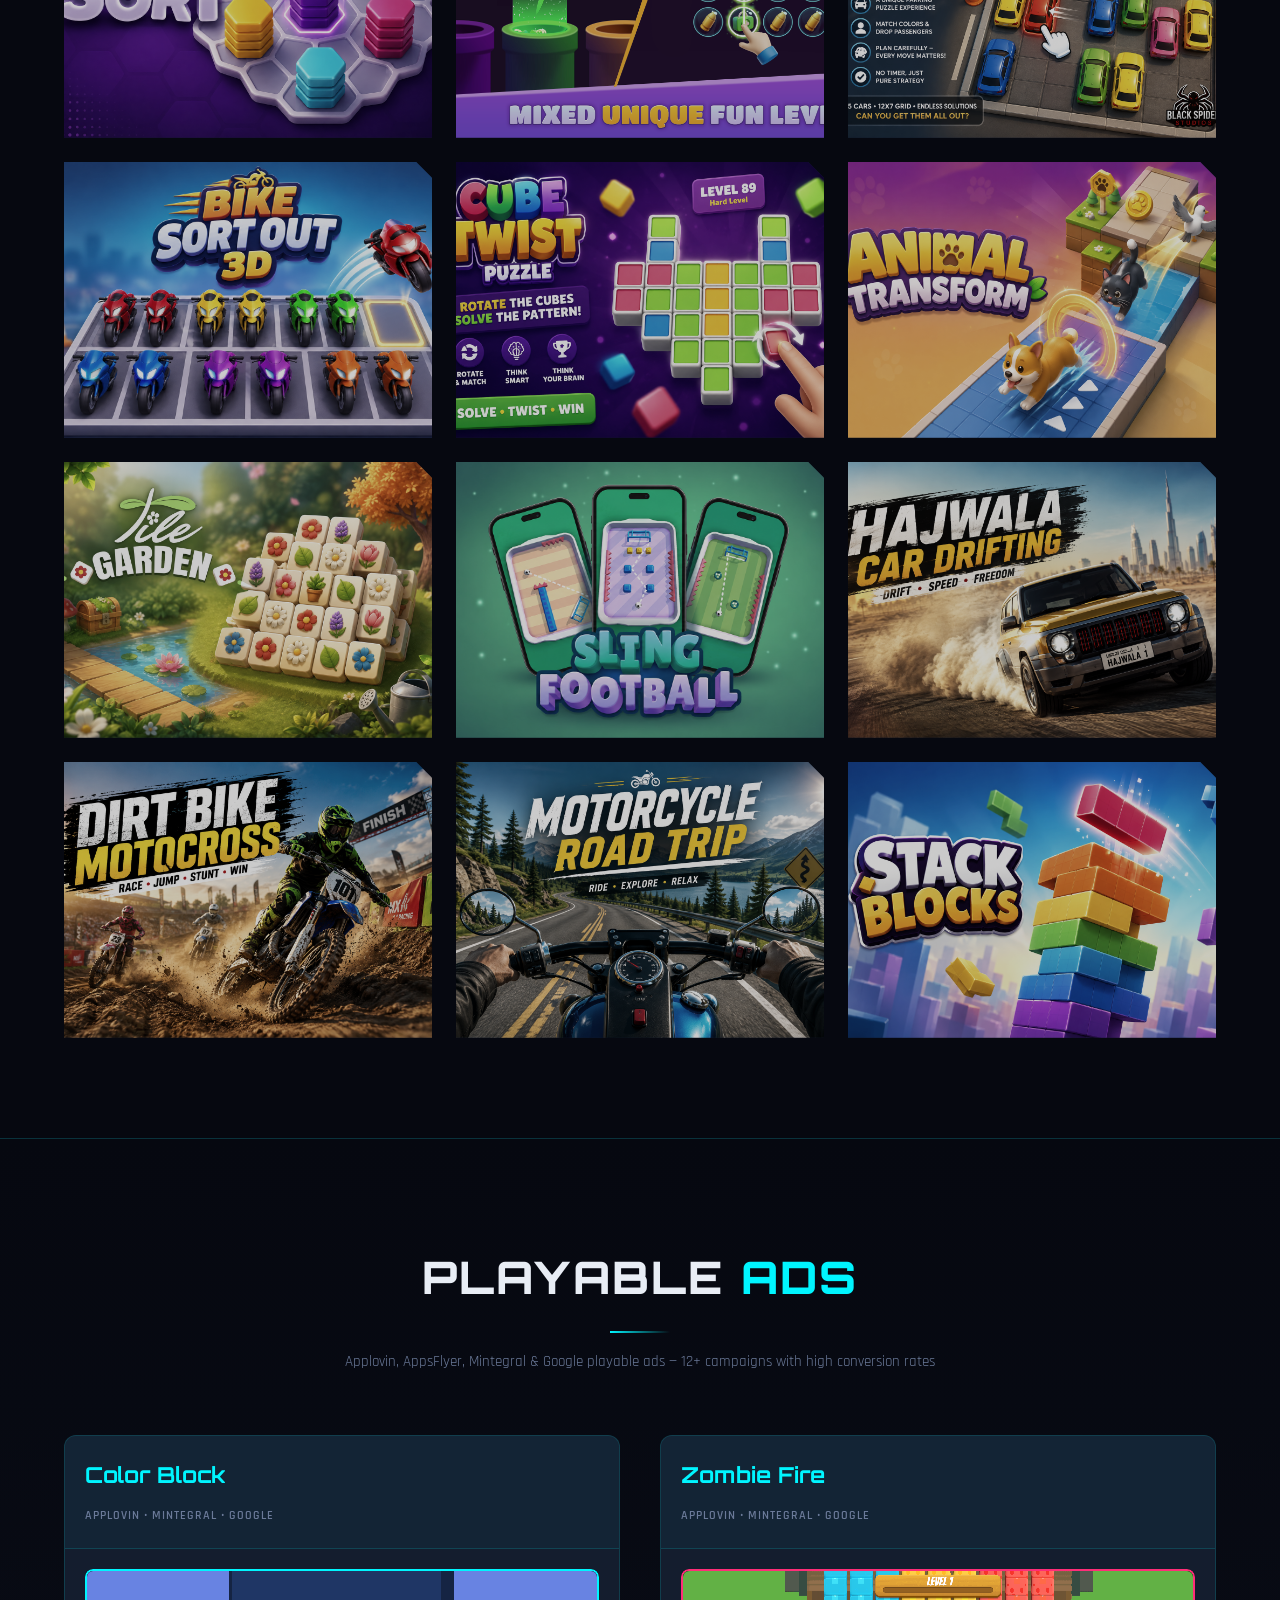
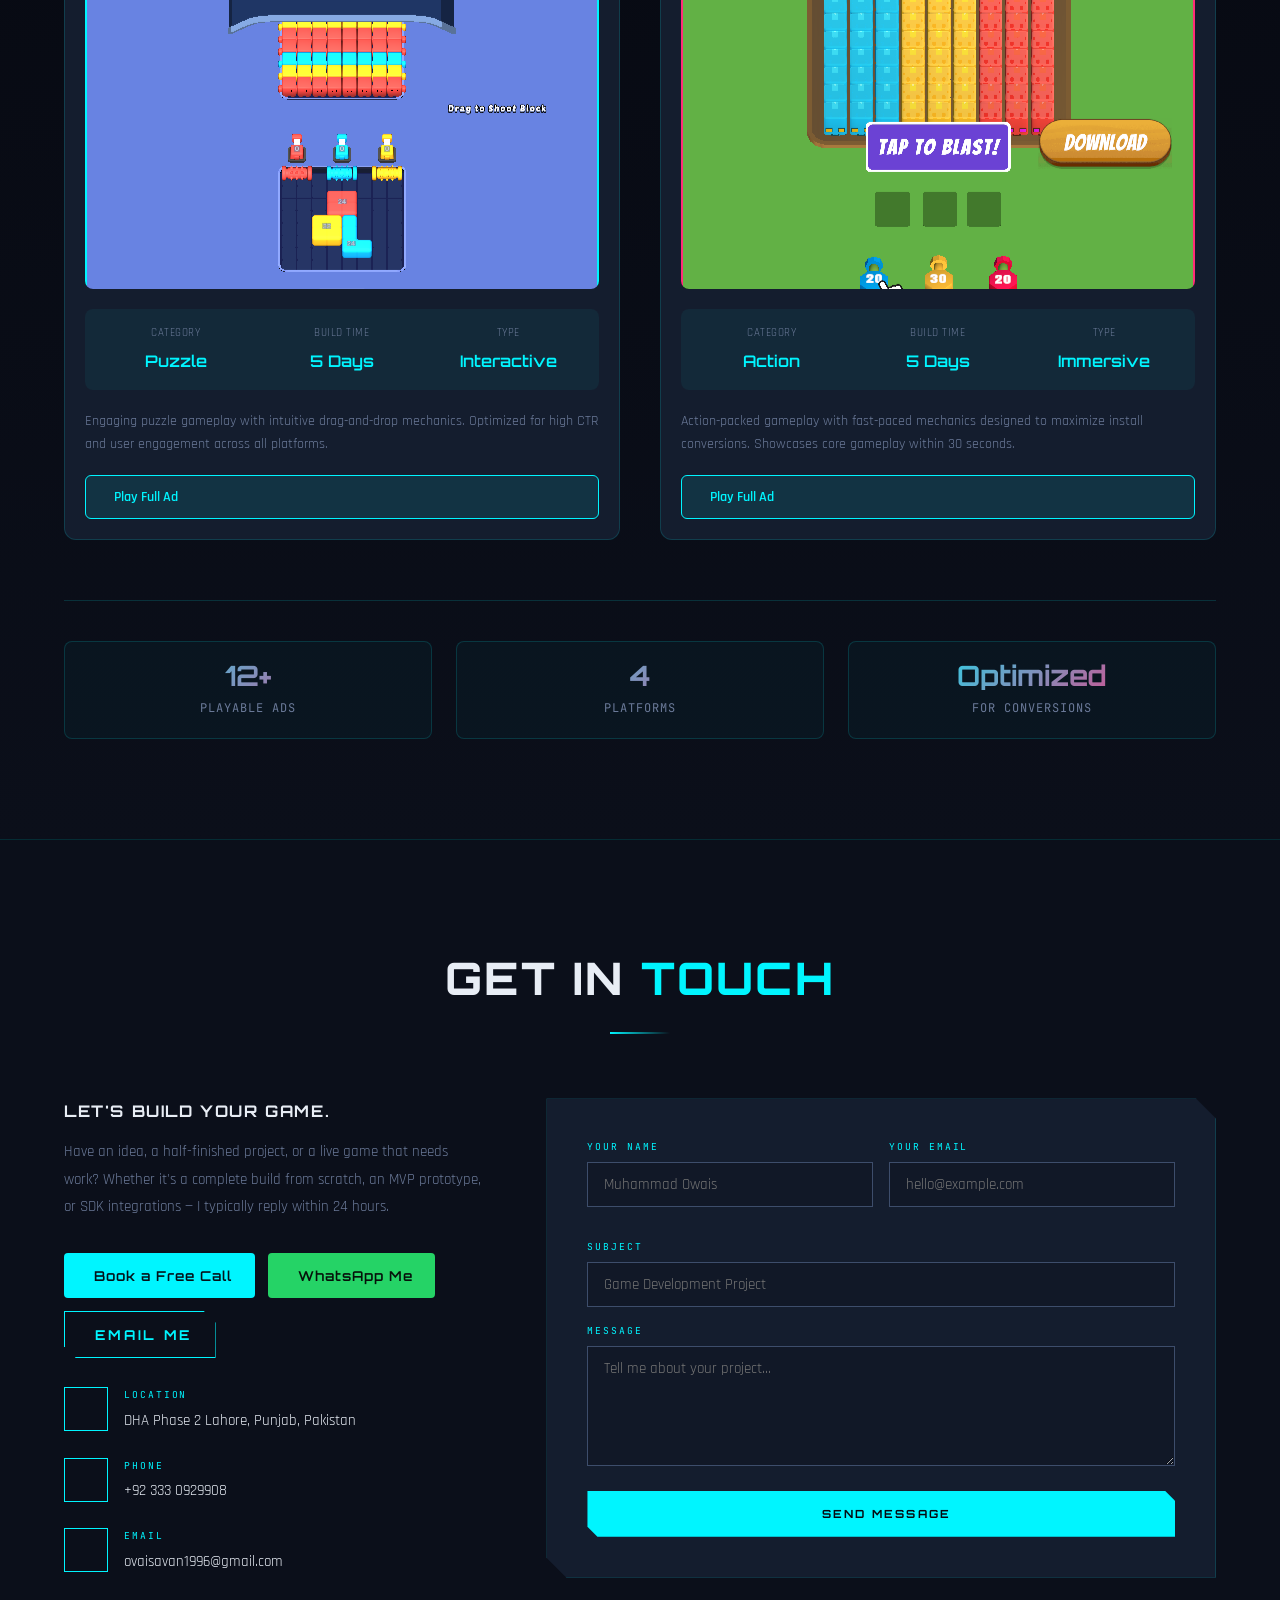
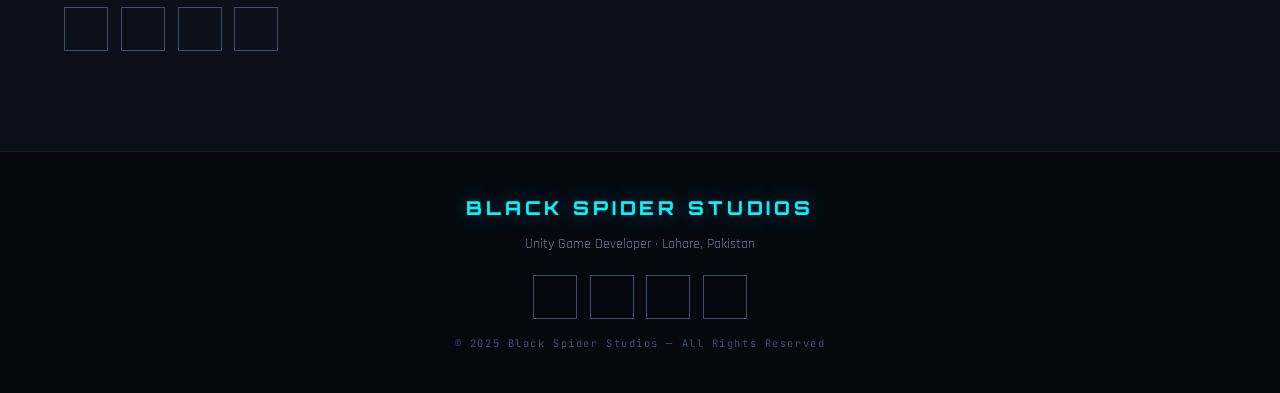
==== commit 38d29be8: "Add PHP wrapper to bypass HTTP/2 protocol errors Problem: - Playable ads stuck on loading screen - n" ====
--- a/index.html
+++ b/index.html
@@ -616,7 +616,7 @@
               </div>
             </div>
             <p class="playable-ad-desc">Engaging puzzle gameplay with intuitive drag-and-drop mechanics. Optimized for high CTR and user engagement across all platforms.</p>
-            <button onclick="openPlayableAdsModal('playable-ads/color-block.html', 'Color Block - Playable Ad')"
+            <button onclick="openPlayableAdsModal('playable-ads/load-ad.php?ad=color-block.html', 'Color Block - Playable Ad')"
                     class="playable-ad-link">
               <i class="bi bi-play-fill"></i> Play Full Ad
             </button>
@@ -653,7 +653,7 @@
               </div>
             </div>
             <p class="playable-ad-desc">Action-packed gameplay with fast-paced mechanics designed to maximize install conversions. Showcases core gameplay within 30 seconds.</p>
-            <button onclick="openPlayableAdsModal('playable-ads/zombie-fire.html', 'Zombie Fire - Playable Ad')"
+            <button onclick="openPlayableAdsModal('playable-ads/load-ad.php?ad=zombie-fire.html', 'Zombie Fire - Playable Ad')"
                     class="playable-ad-link">
               <i class="bi bi-play-fill"></i> Play Full Ad
             </button>
--- a/assets/css/styles.css
+++ b/assets/css/styles.css
@@ -98,6 +98,10 @@
   text-shadow: 0 0 20px rgba(0,245,255,0.5);
 }
 
+#navmenu {
+  display: flex;
+}
+
 #navmenu ul {
   list-style: none;
   display: flex; align-items: center; gap: 2rem;
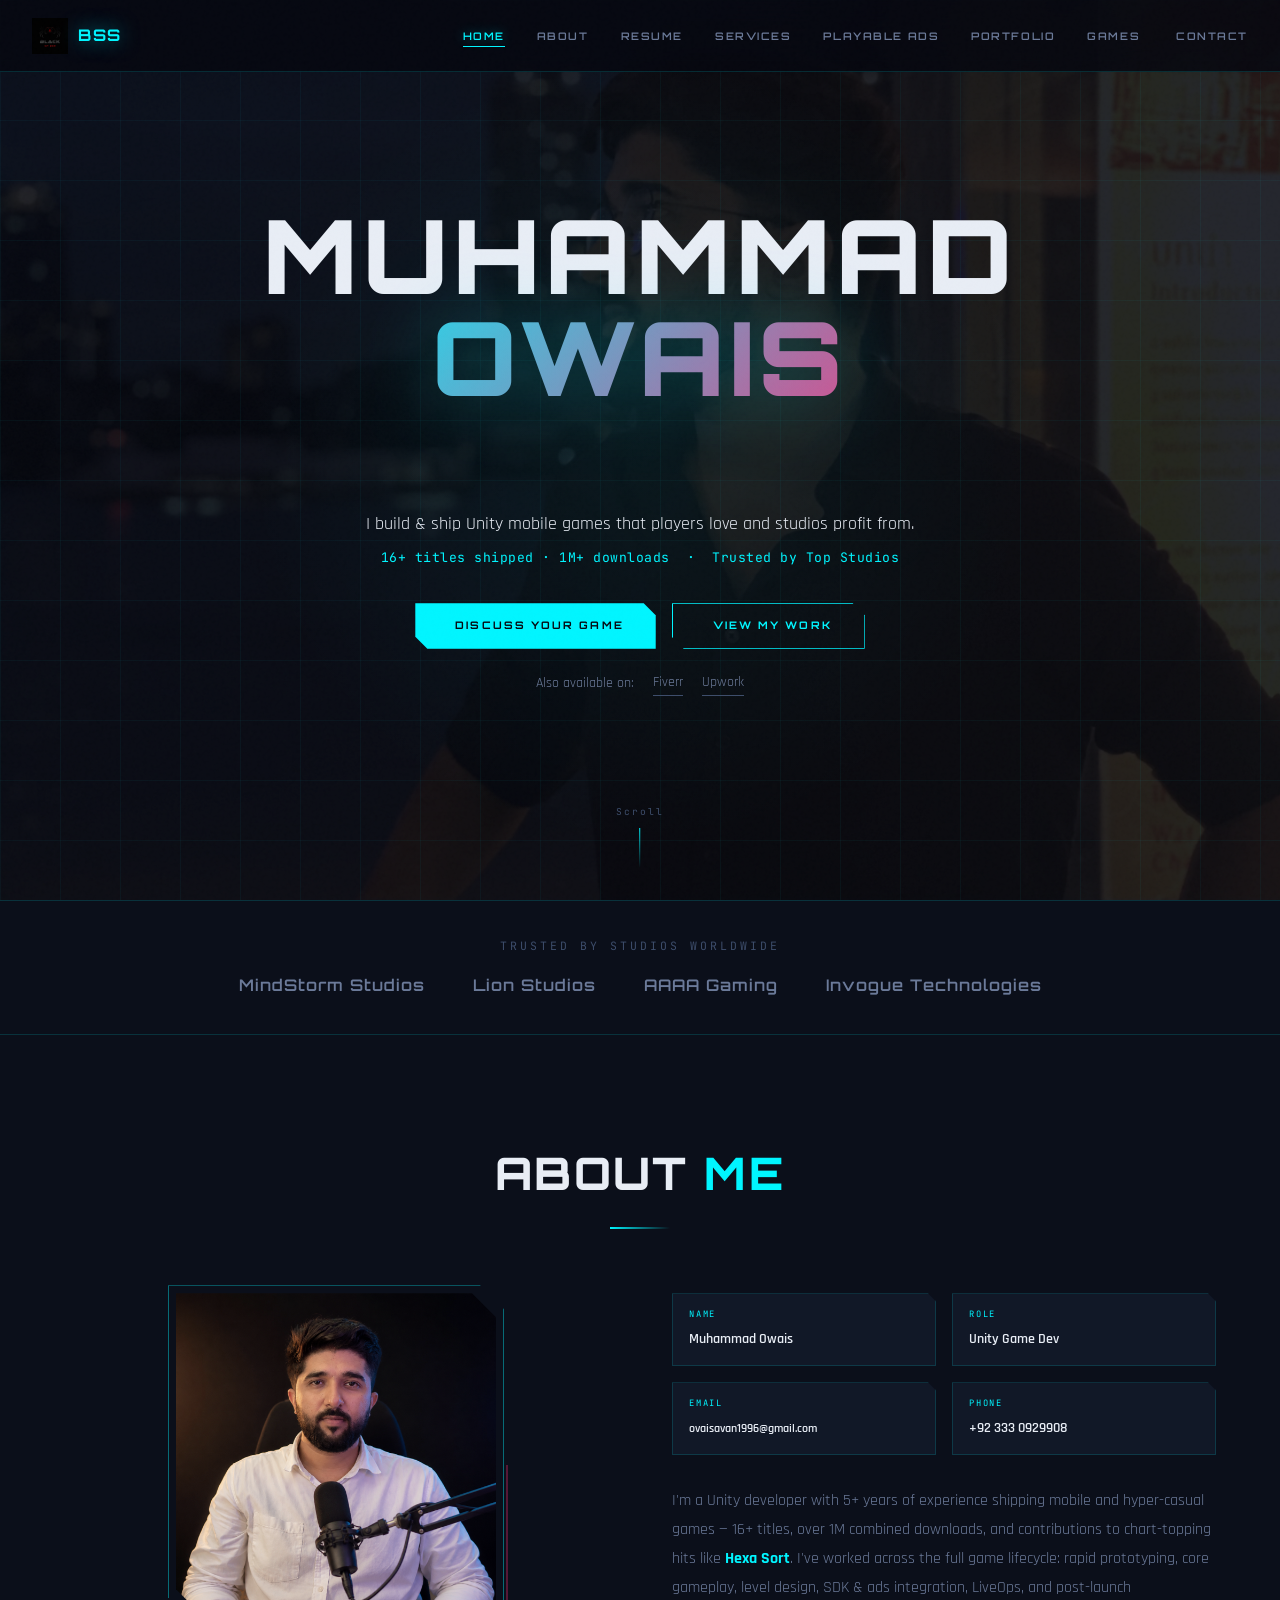
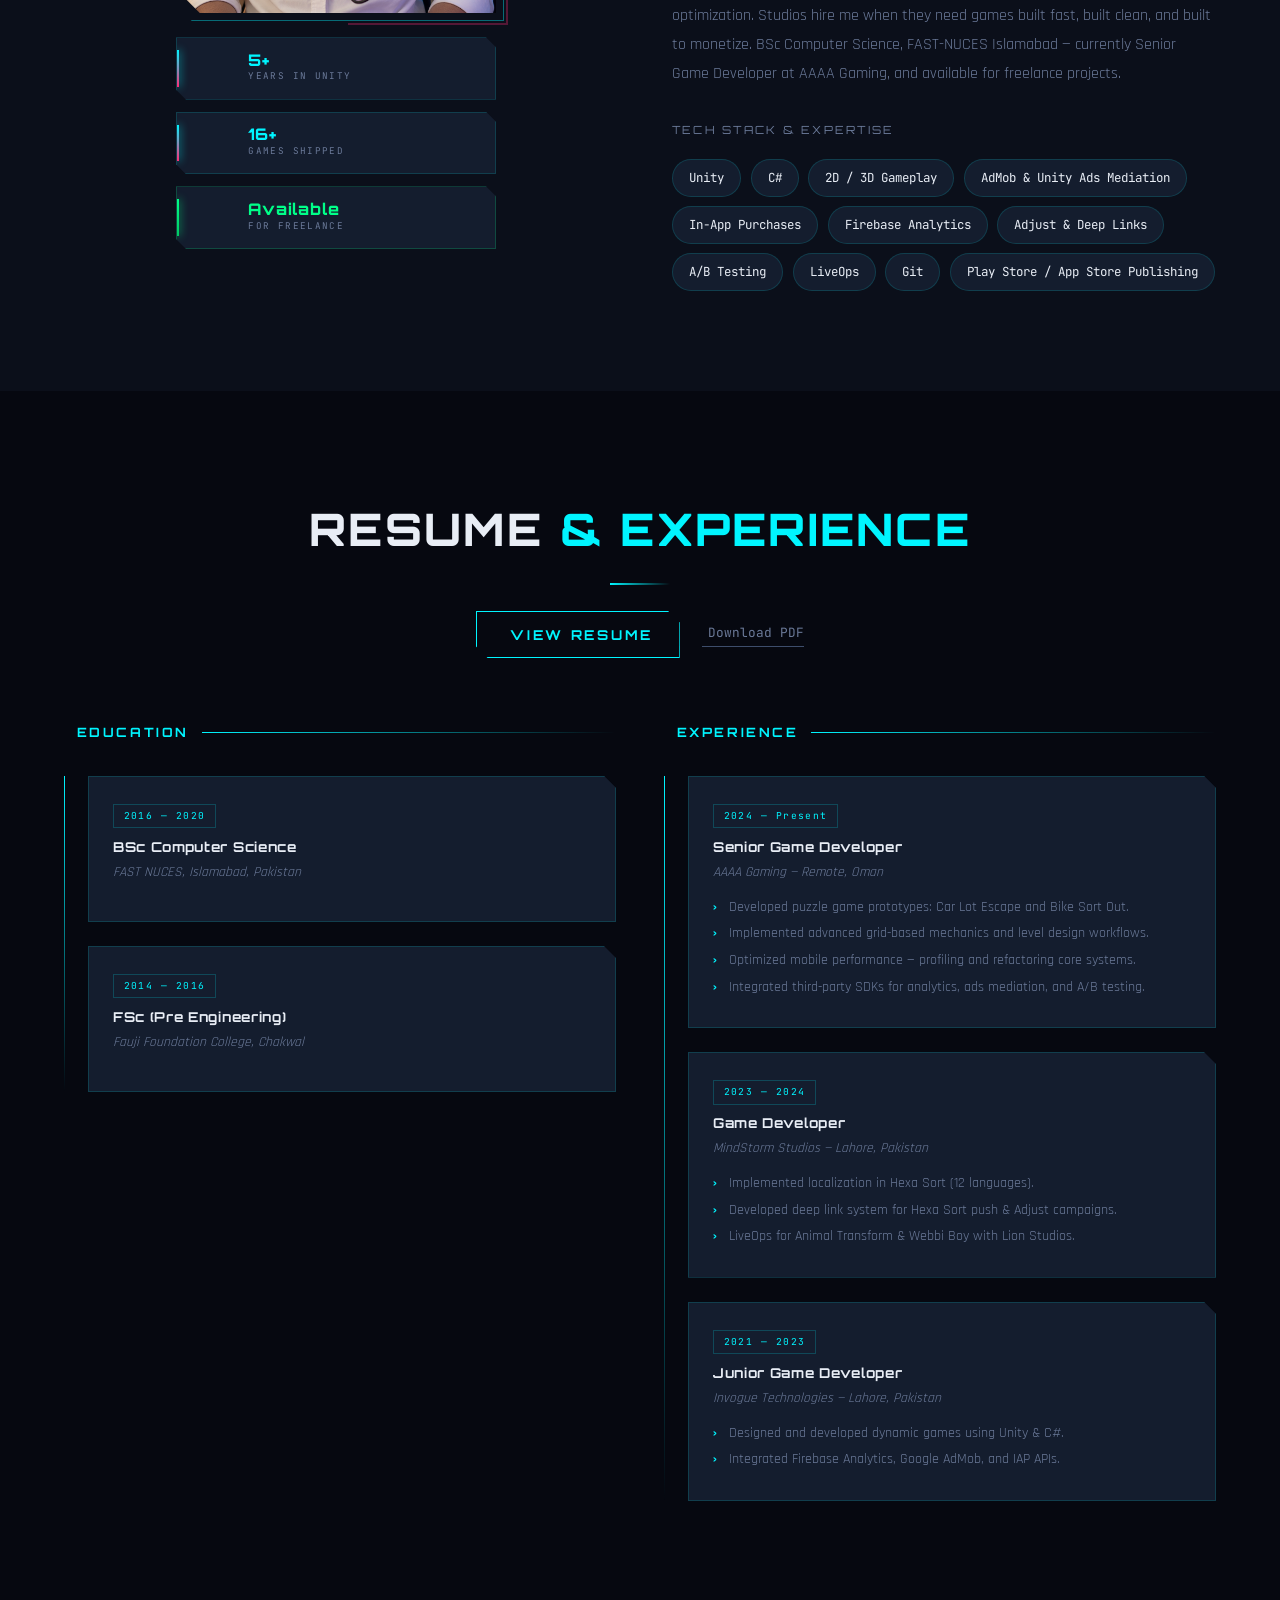
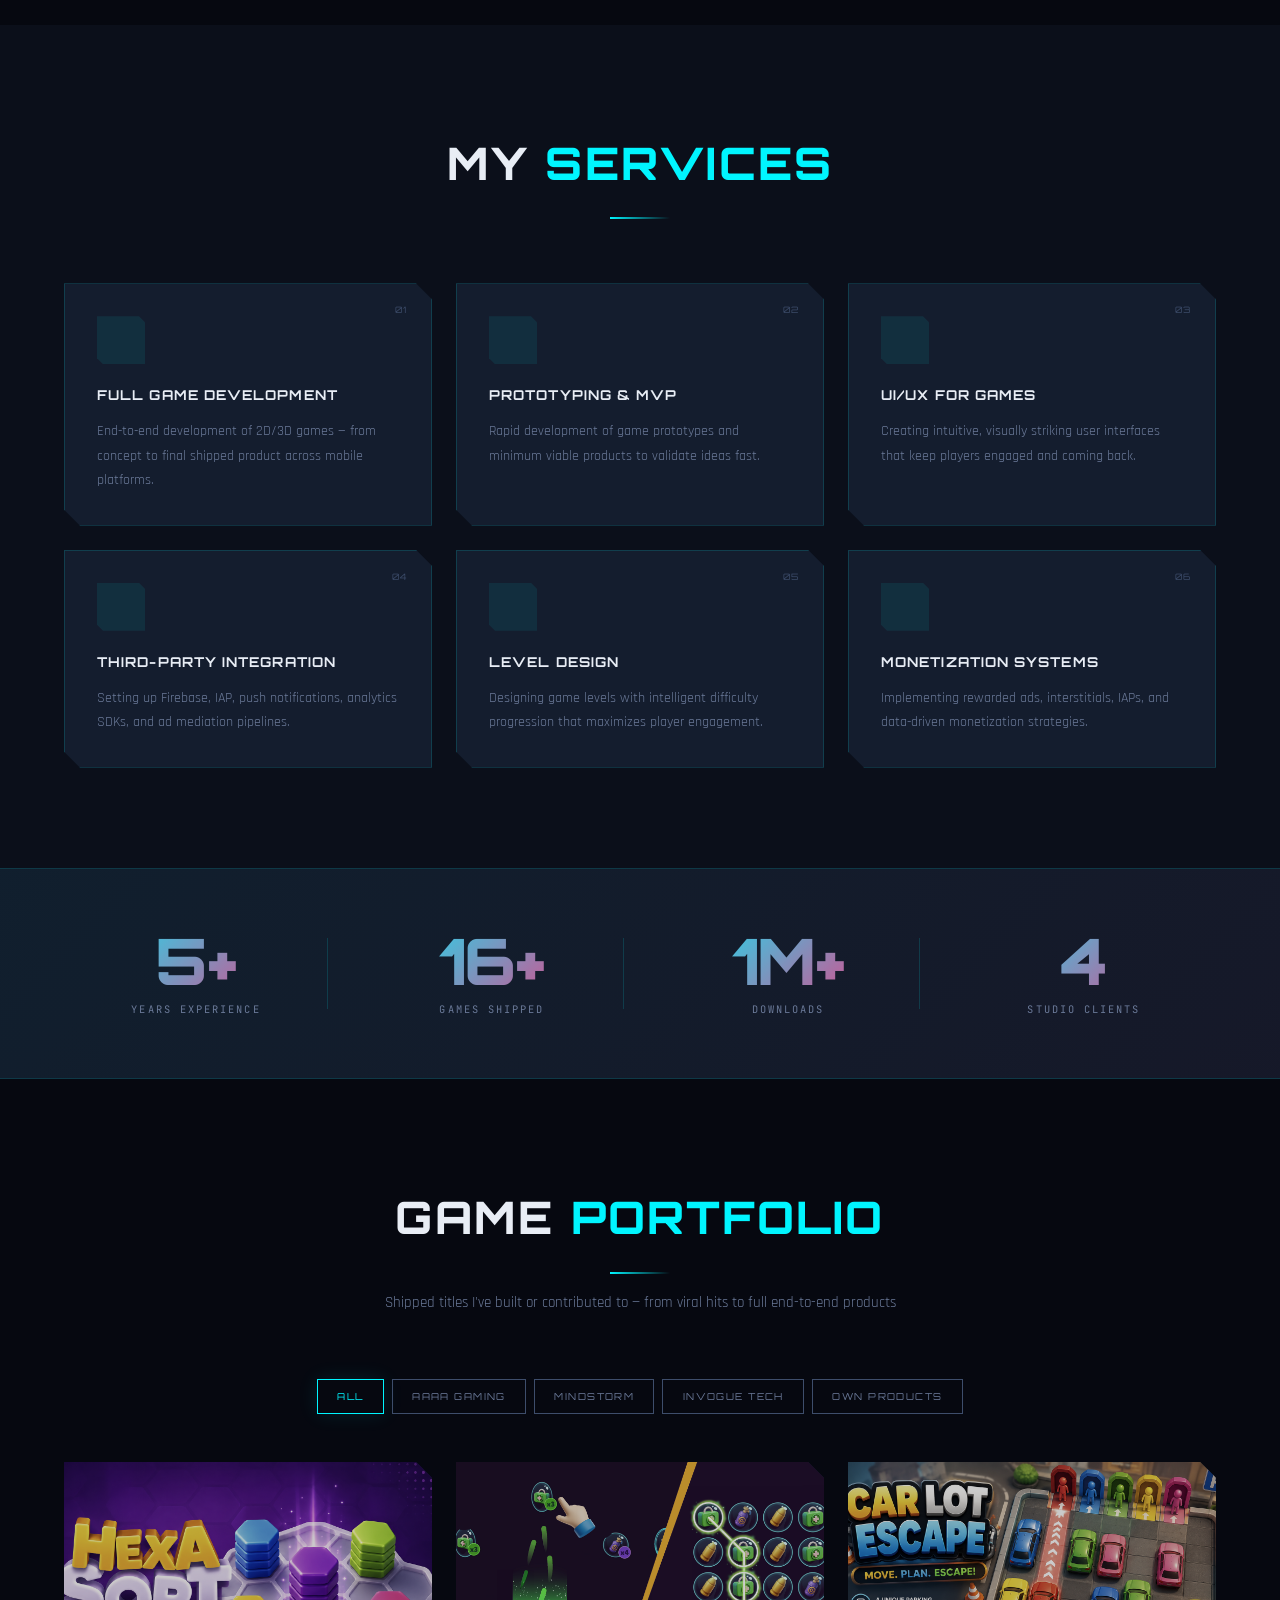
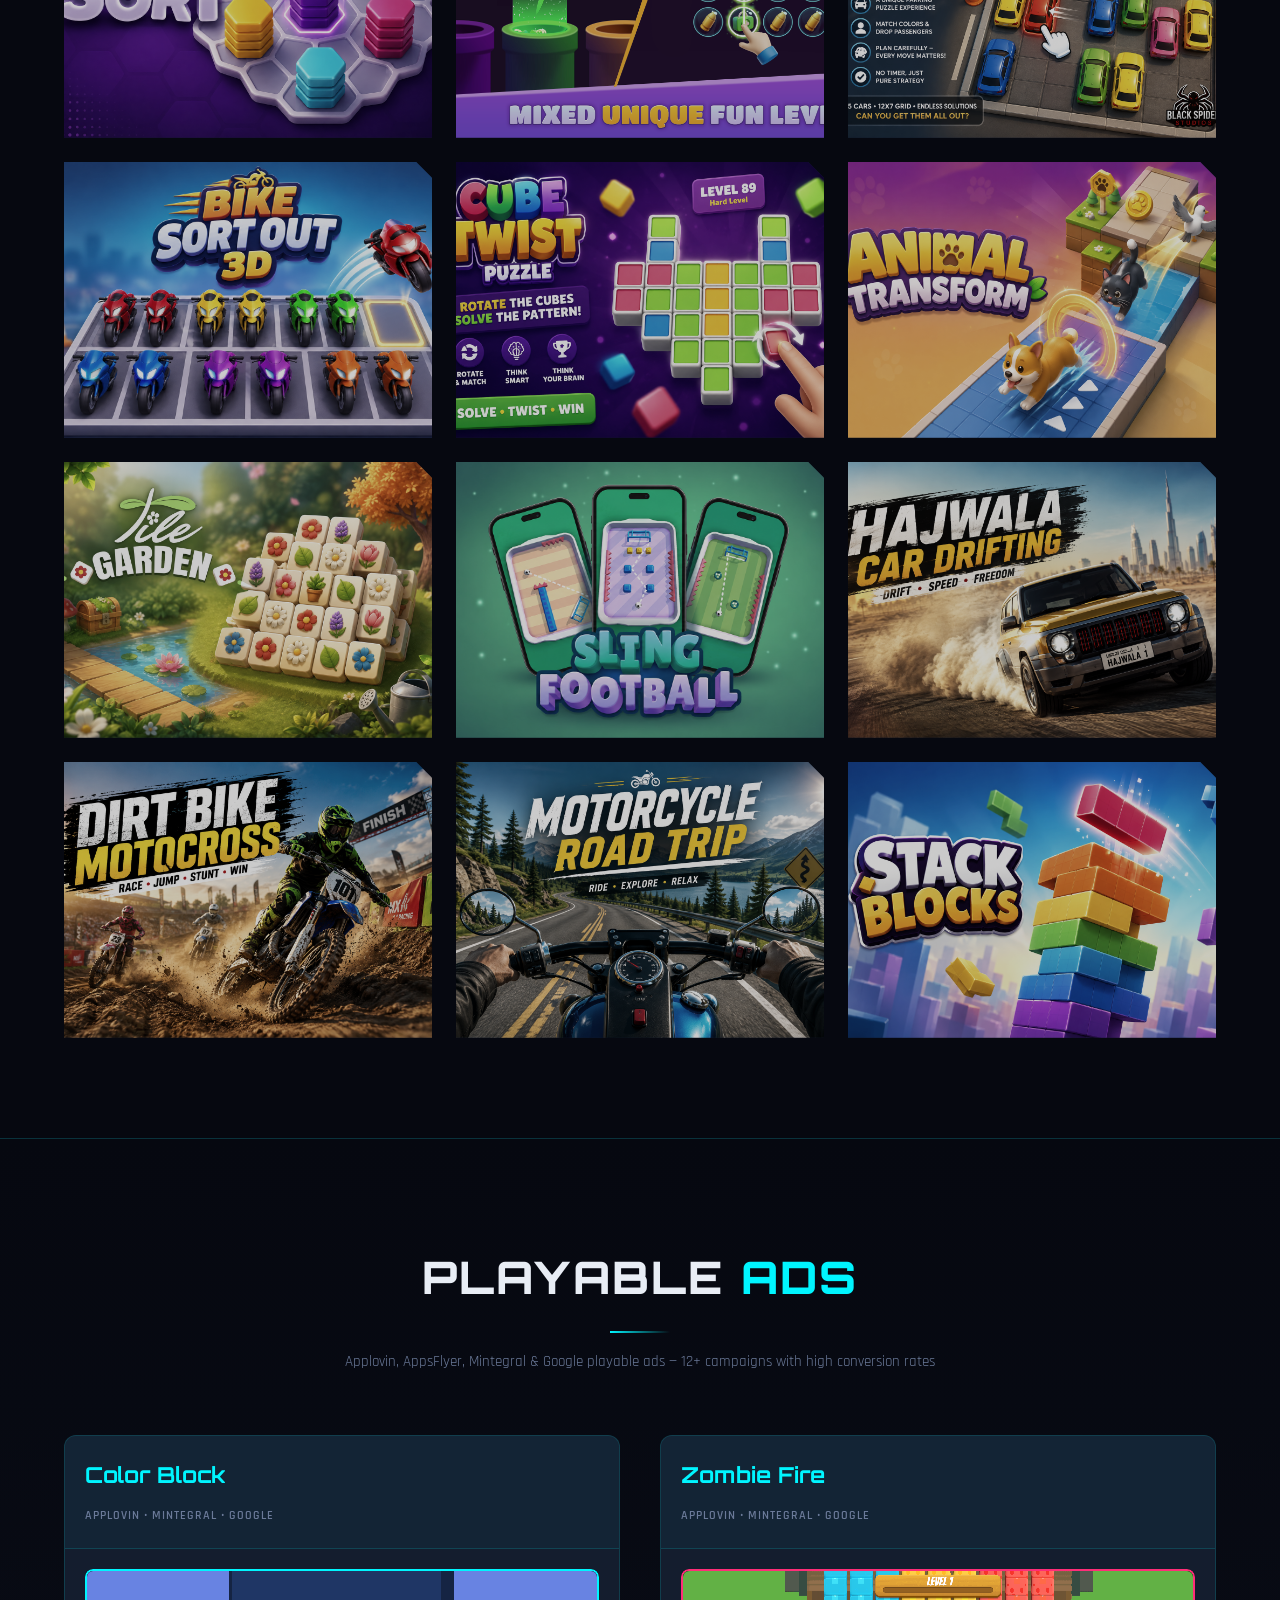
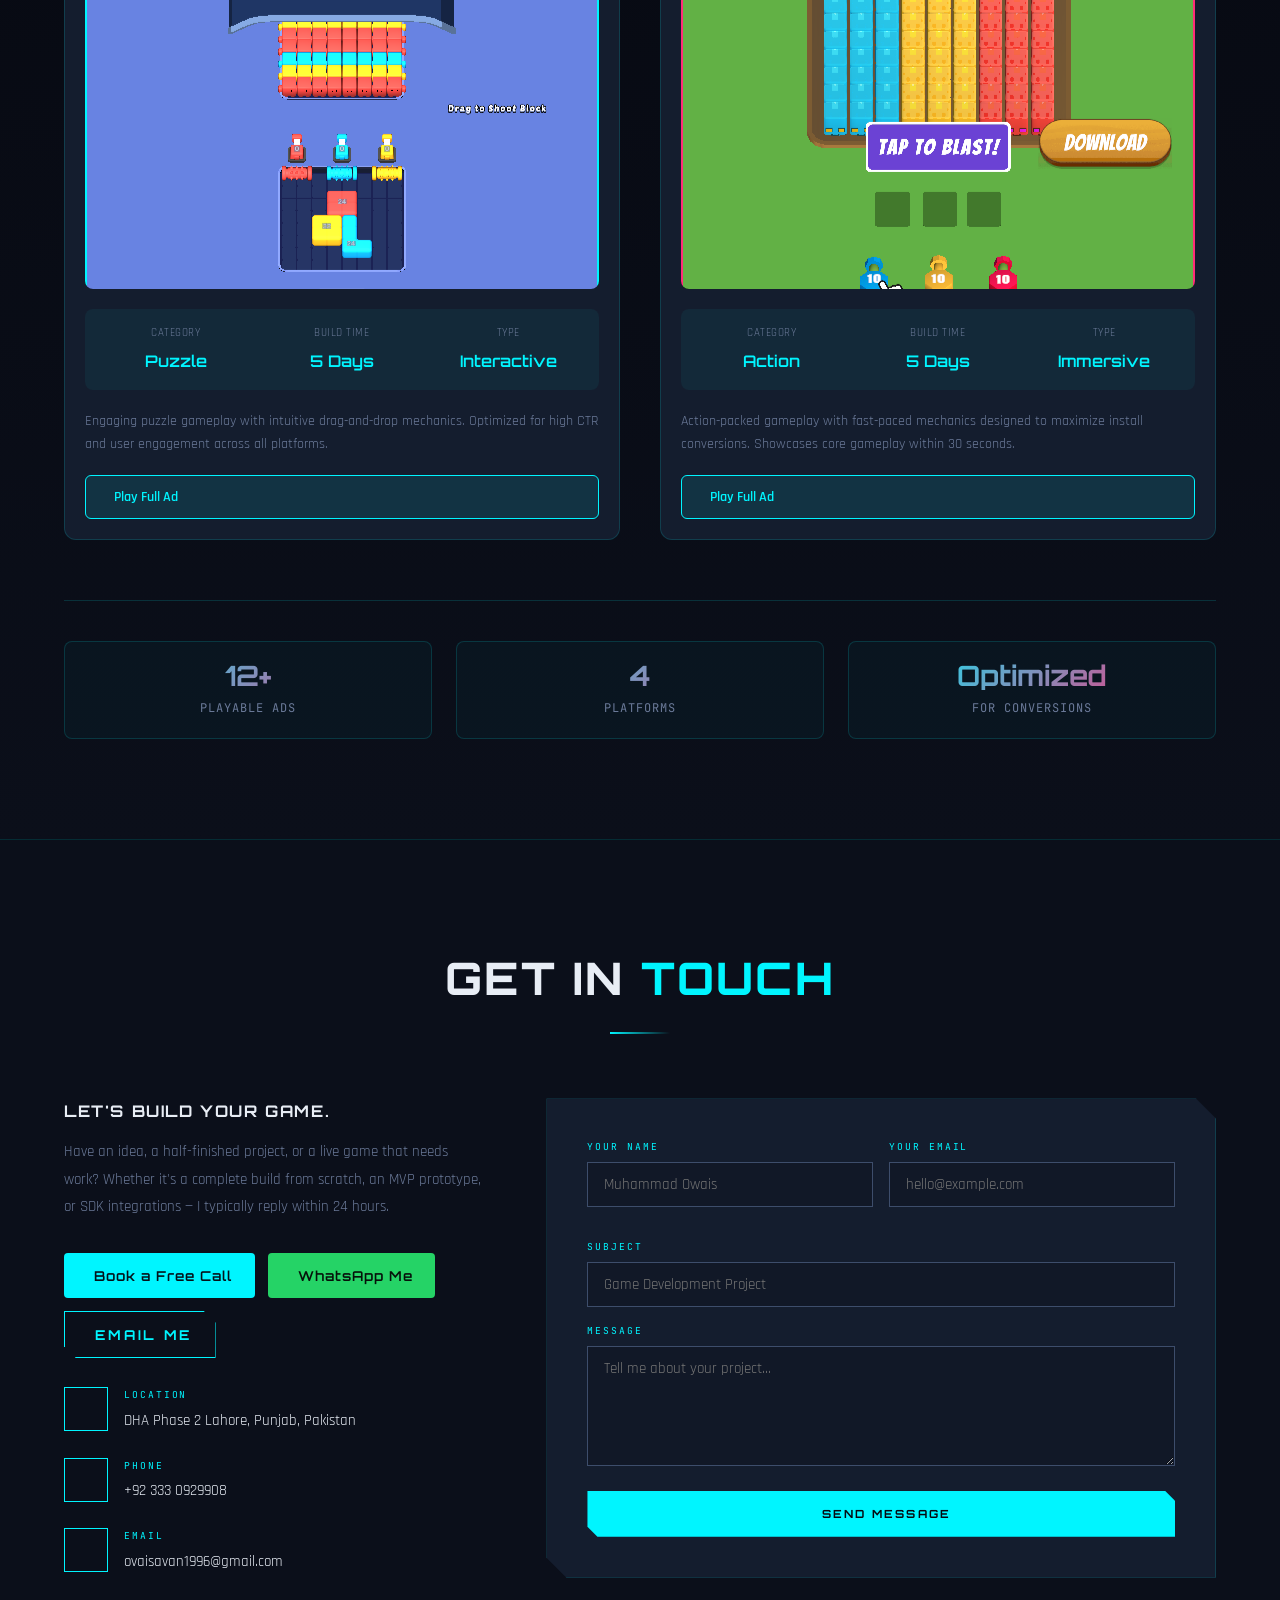
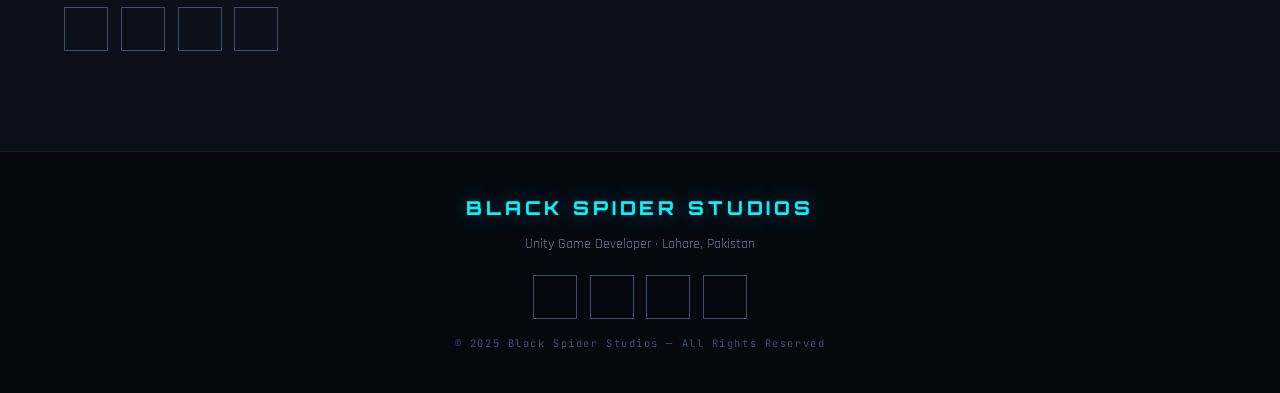
==== commit 9c5cf275: "Fix stuck preloader with fallback timeout Problem: - Website stuck on preloader loading screen - win" ====
--- a/index.html
+++ b/index.html
@@ -842,11 +842,21 @@
 <script src="assets/vendor/imagesloaded/imagesloaded.pkgd.min.js"></script>
 
 <script>
-// Preloader
+// Preloader with fallback timeout
+function hidePreloader() {
+  const pre = document.getElementById('preloader');
+  if (pre) {
+    pre.classList.add('hidden');
+  }
+}
+
+// Hide when page fully loads
 window.addEventListener('load', () => {
-  const pre = document.getElementById('preloader');
-  setTimeout(() => pre.classList.add('hidden'), 400);
+  setTimeout(hidePreloader, 400);
 });
+
+// Fallback: force hide after 5 seconds even if resources are slow
+setTimeout(hidePreloader, 5000);
 
 // AOS
 AOS.init({ duration: 900, once: true, easing: 'ease-out-cubic' });
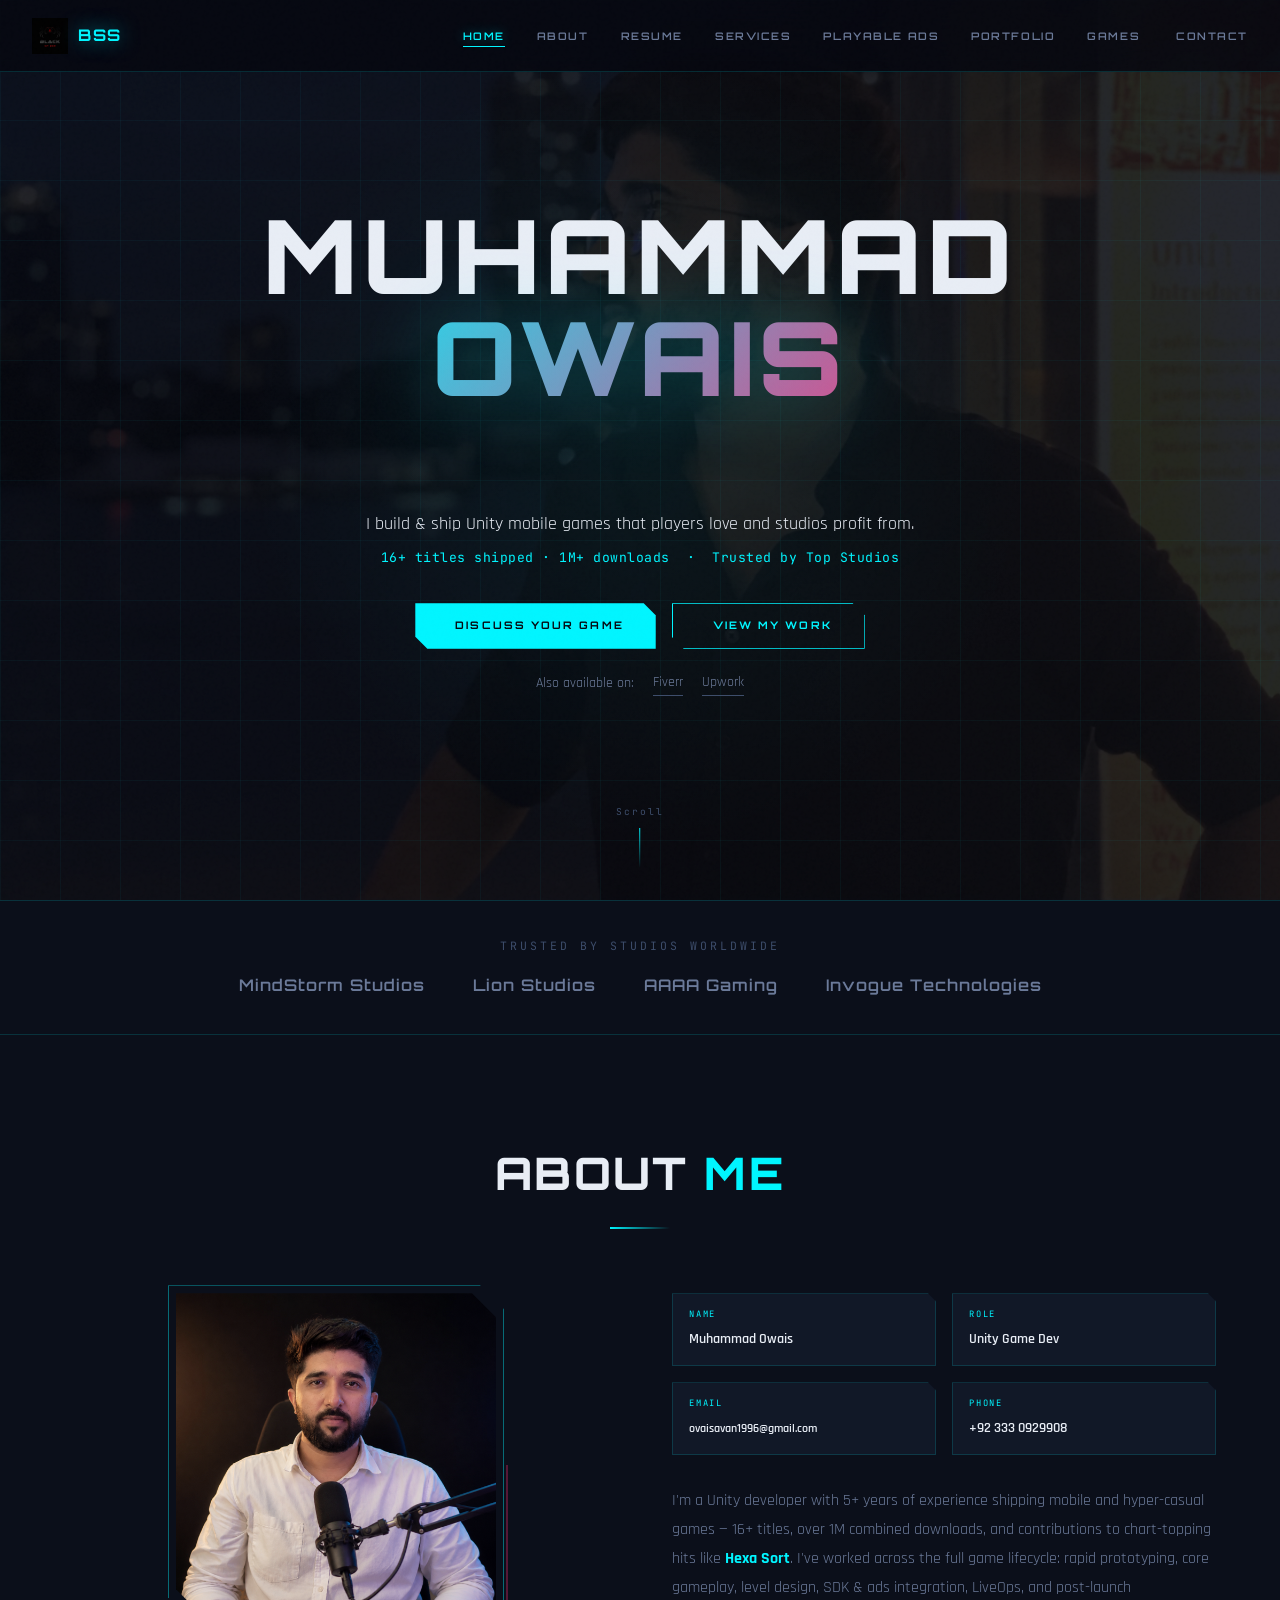
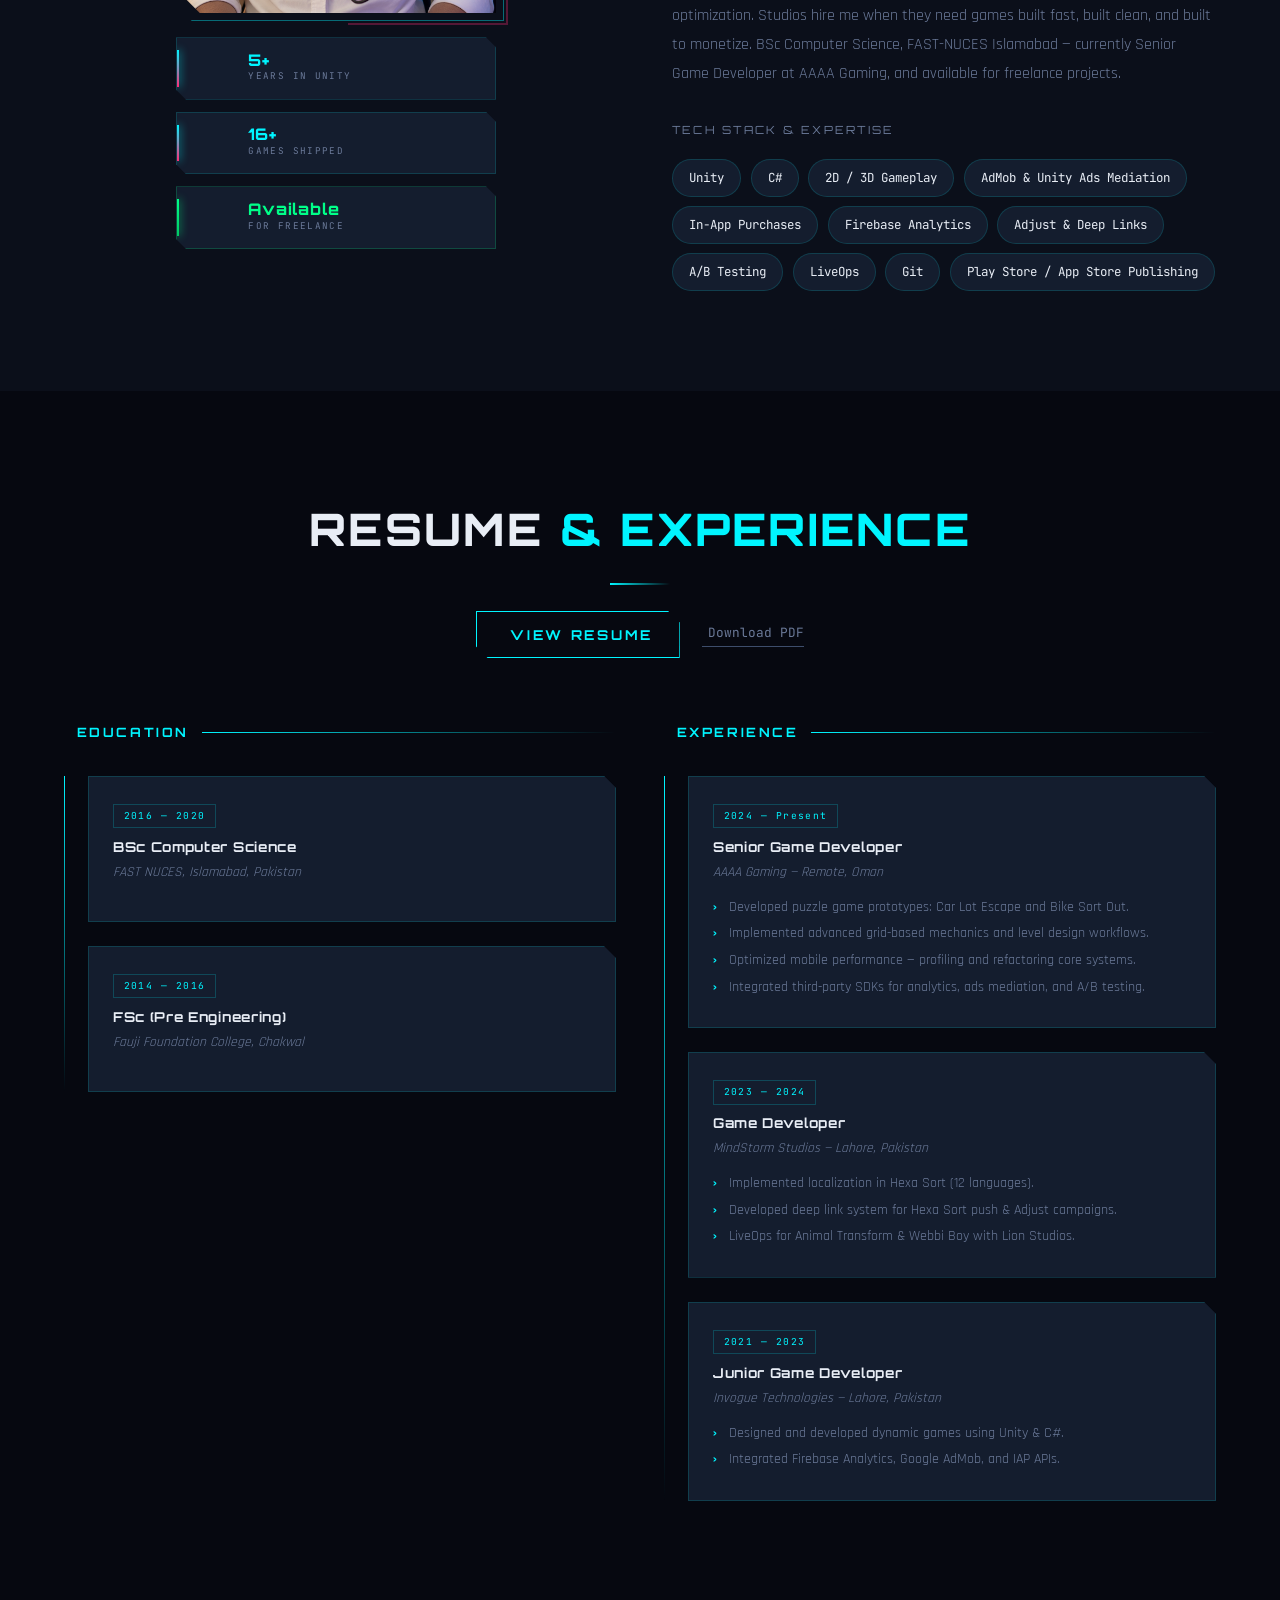
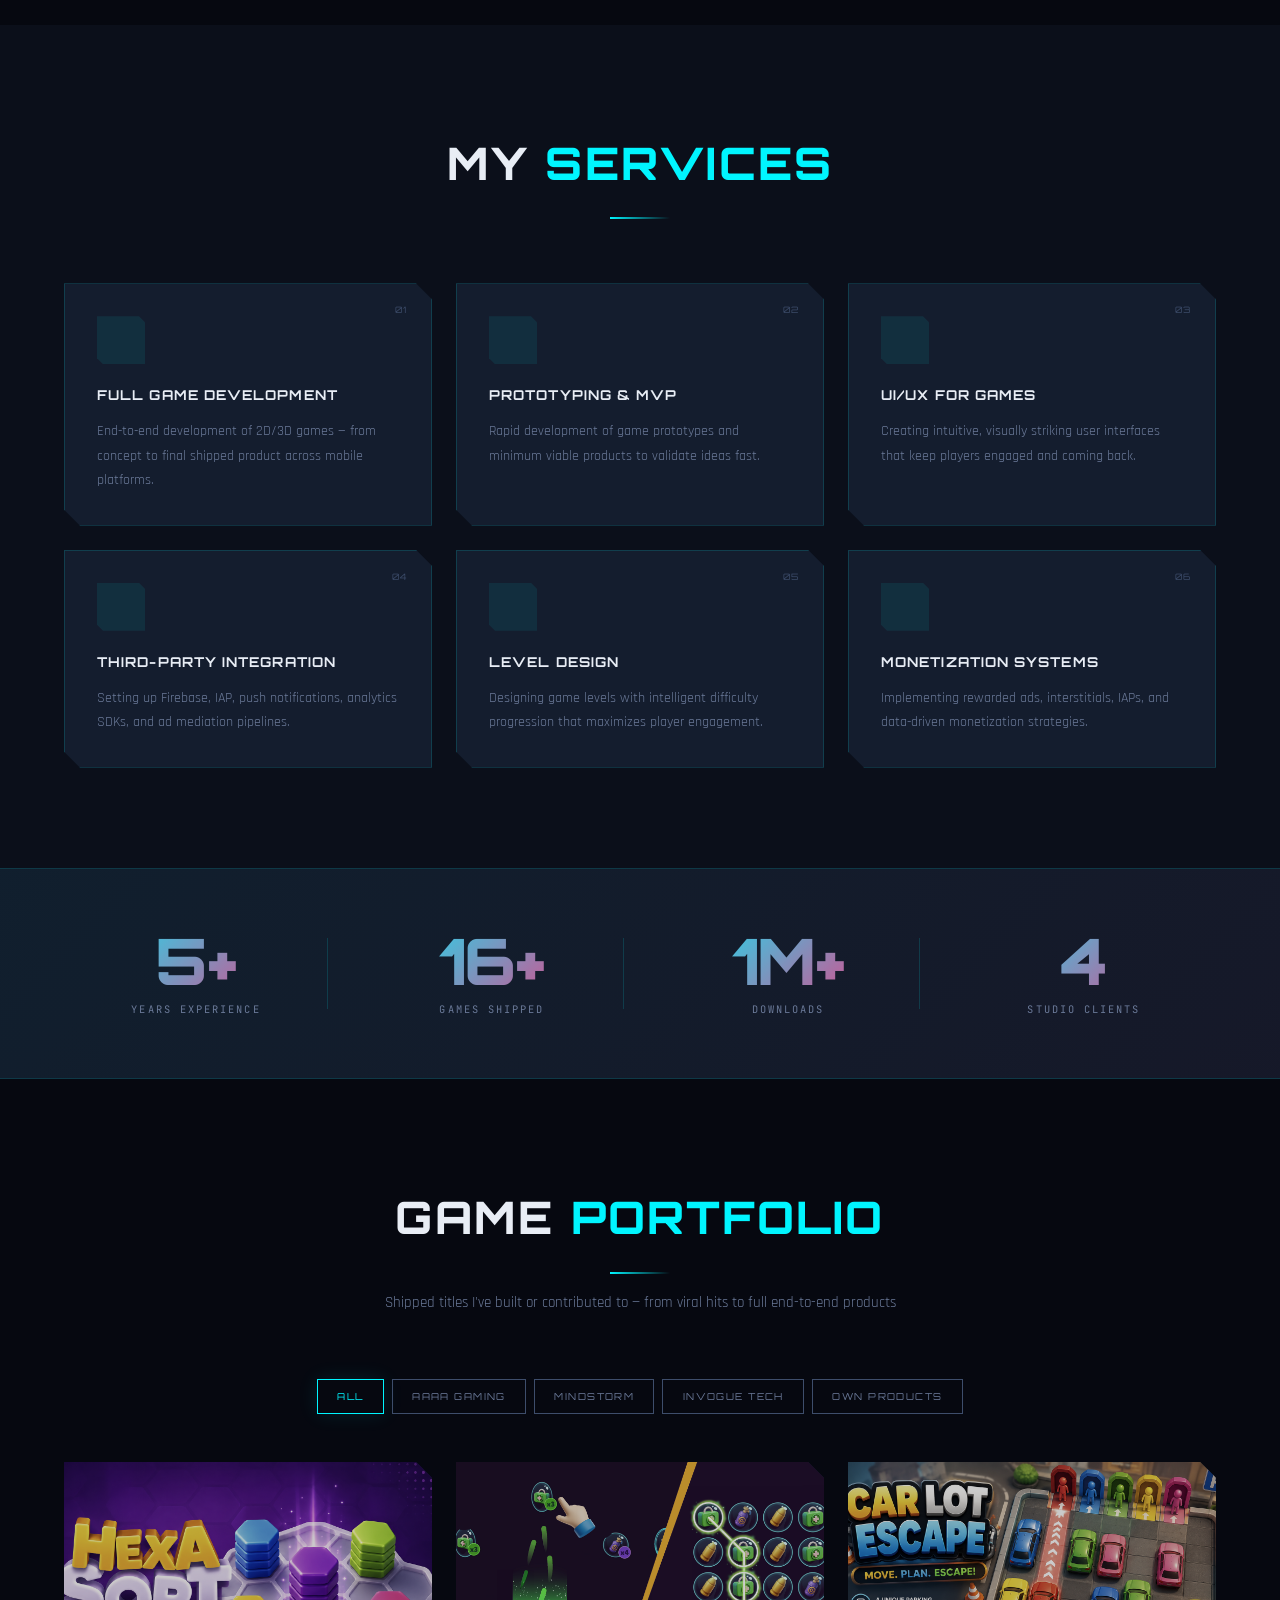
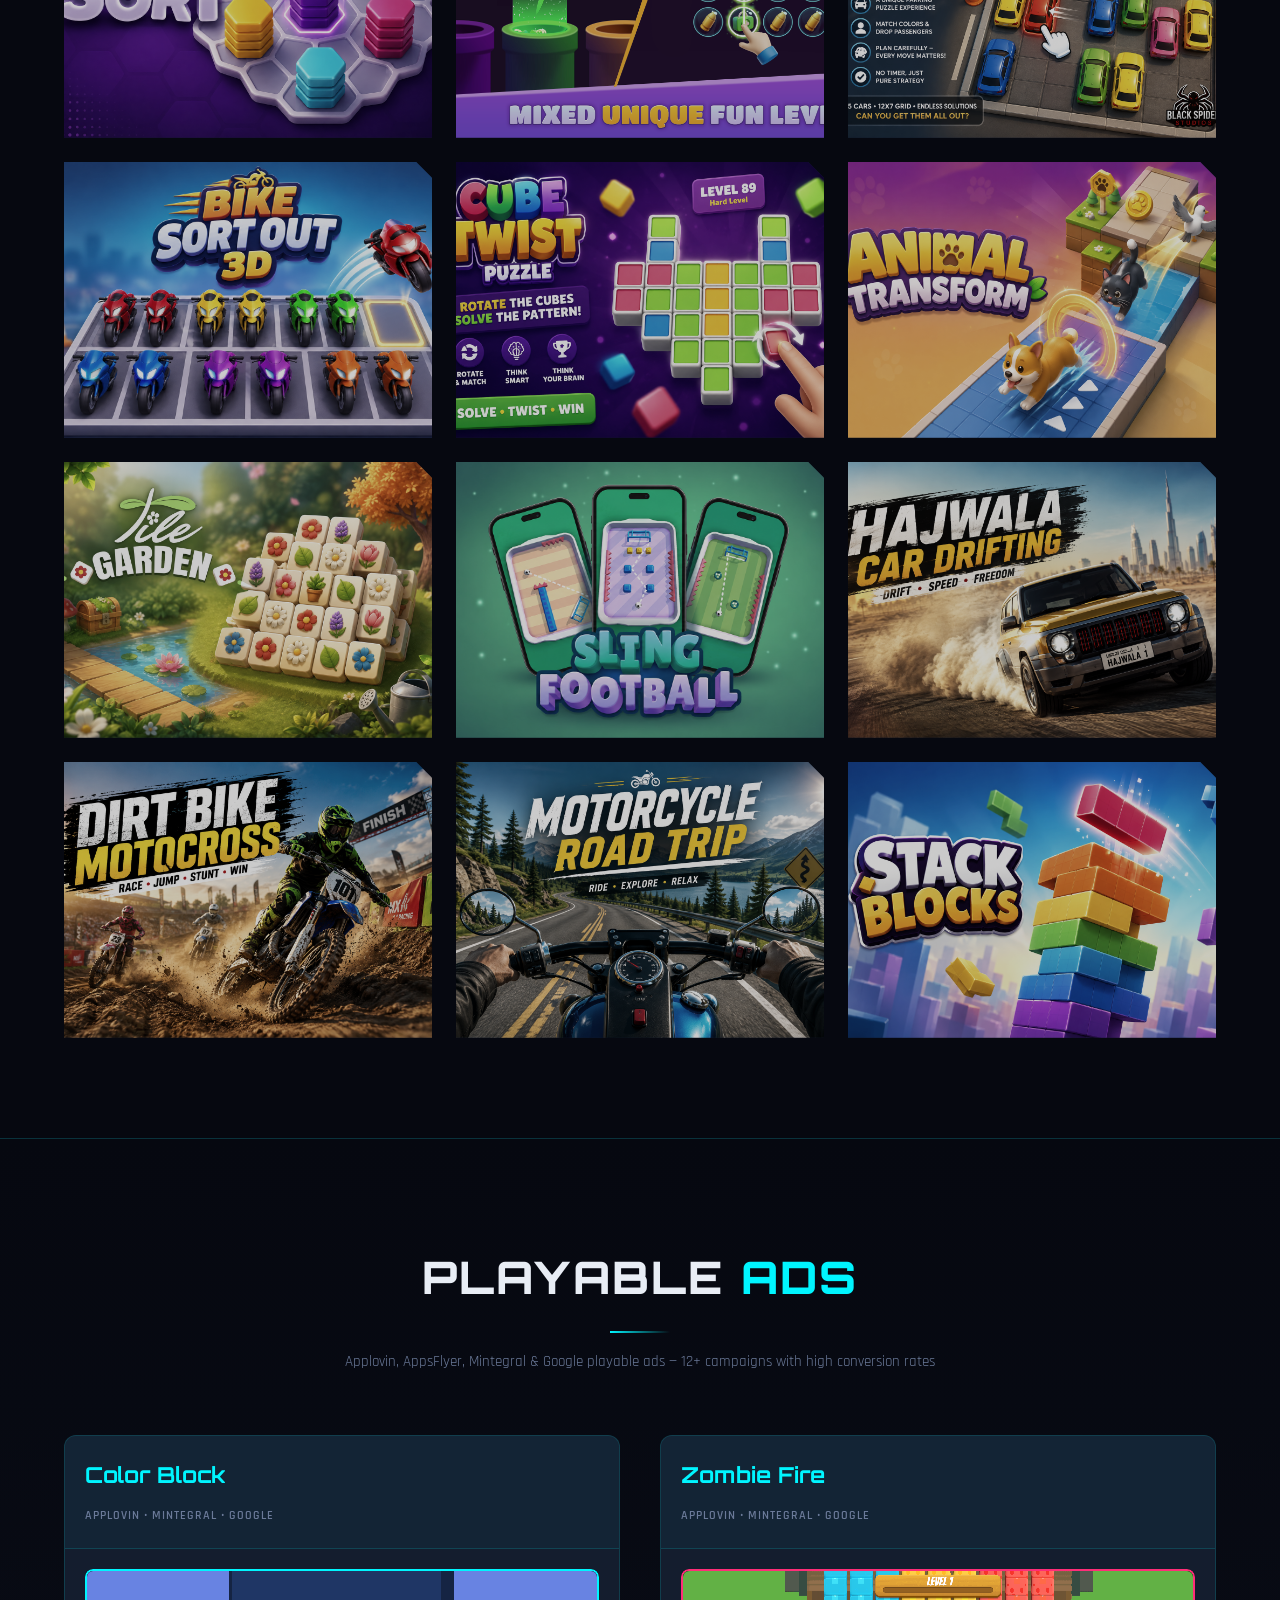
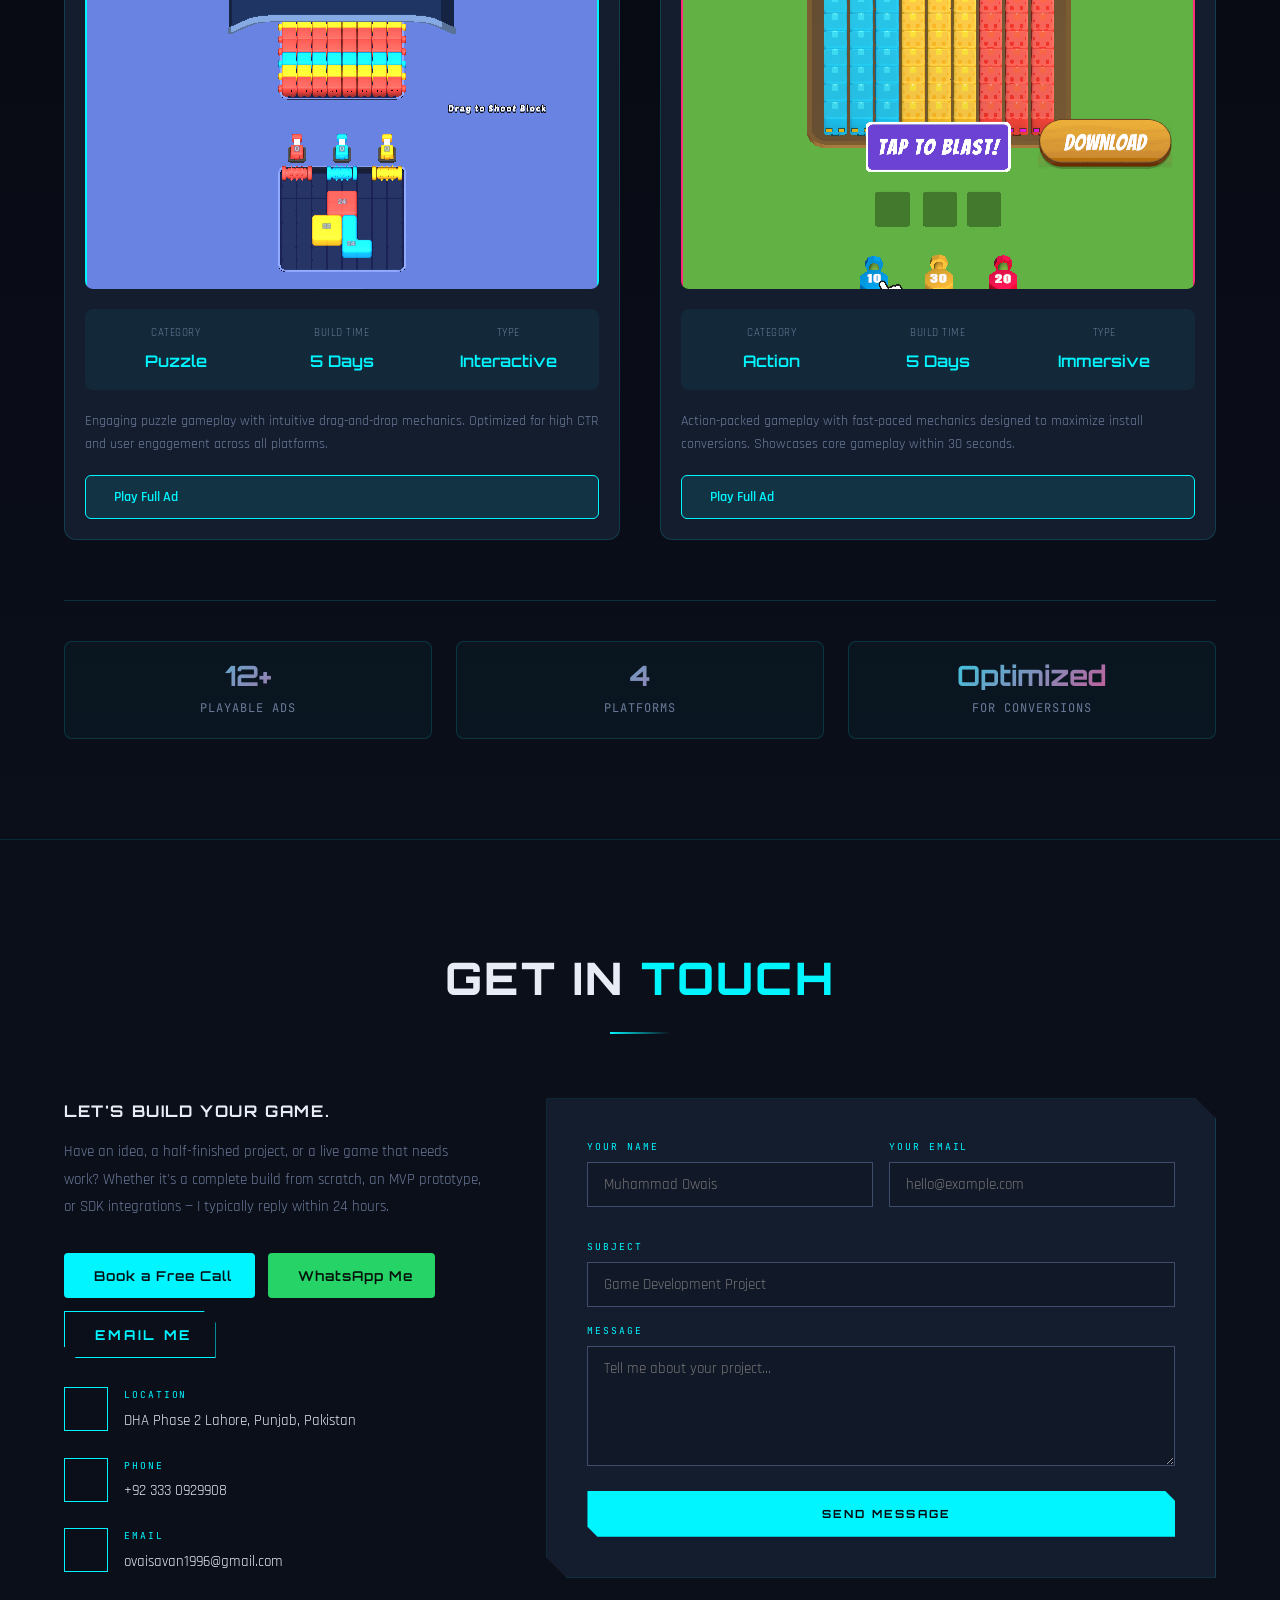
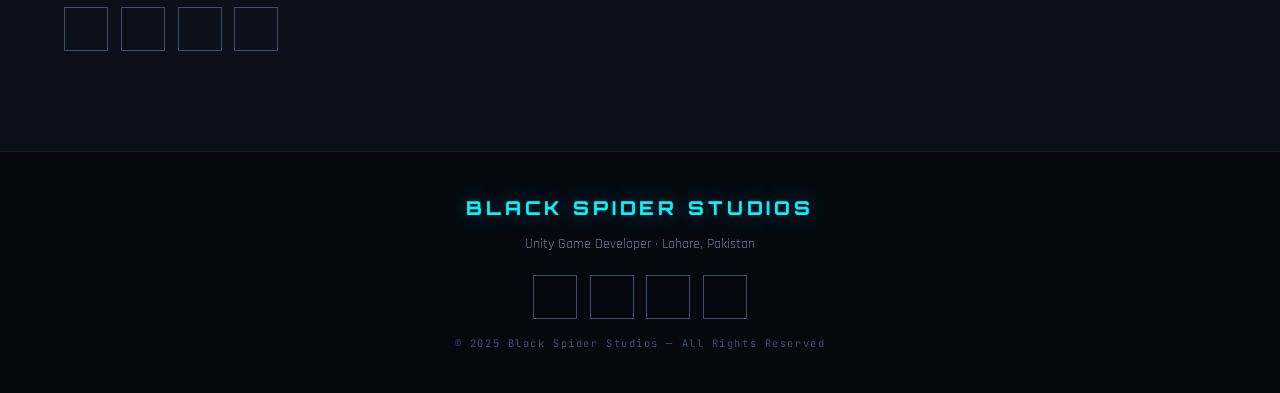
==== commit 60a9e906: "Temporarily disable preloader for debugging Problem: - Preloader still stuck even with timeout fallb" ====
--- a/index.html
+++ b/index.html
@@ -45,8 +45,8 @@
 
 <body class="index-page">
 
-<!-- Preloader -->
-<div id="preloader"><div class="preloader-ring"></div></div>
+<!-- Preloader - Temporarily disabled for debugging -->
+<div id="preloader" style="display: none !important;"><div class="preloader-ring"></div></div>
 
 <!-- Header -->
 <header id="header">
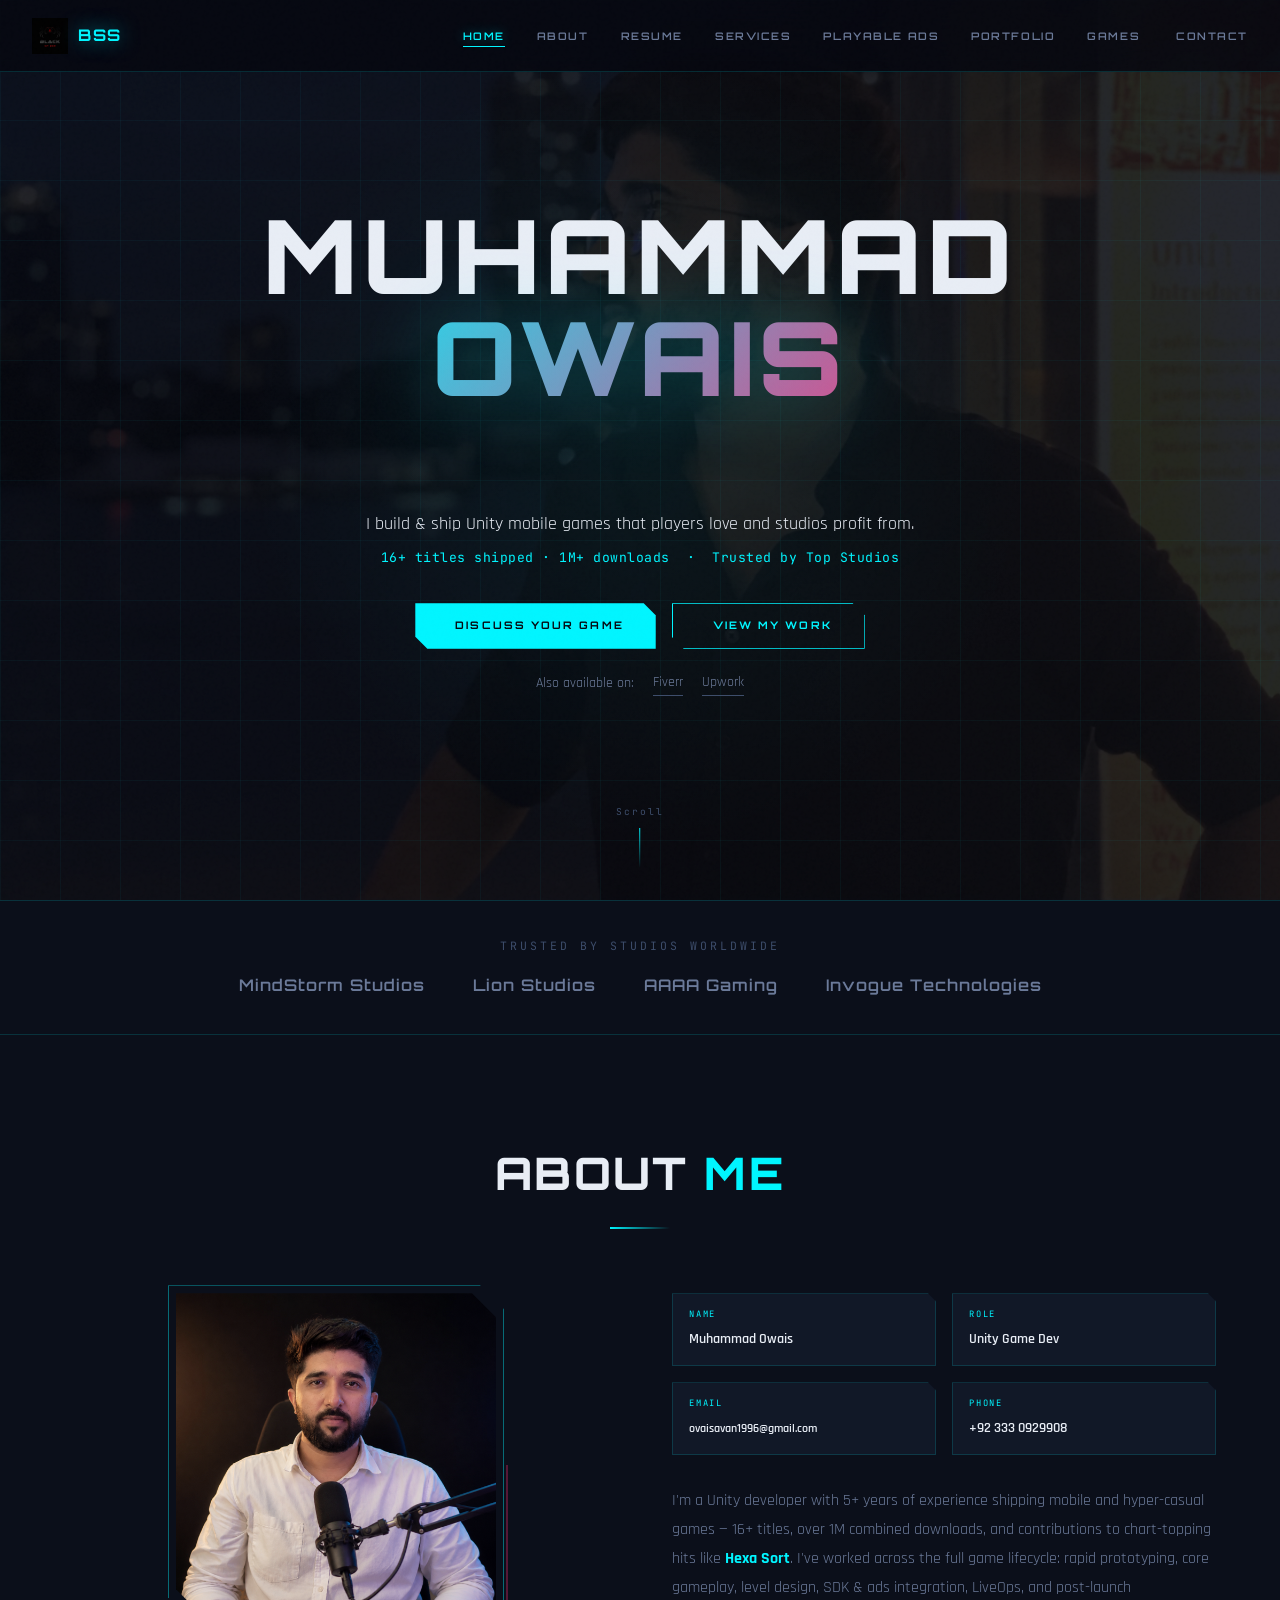
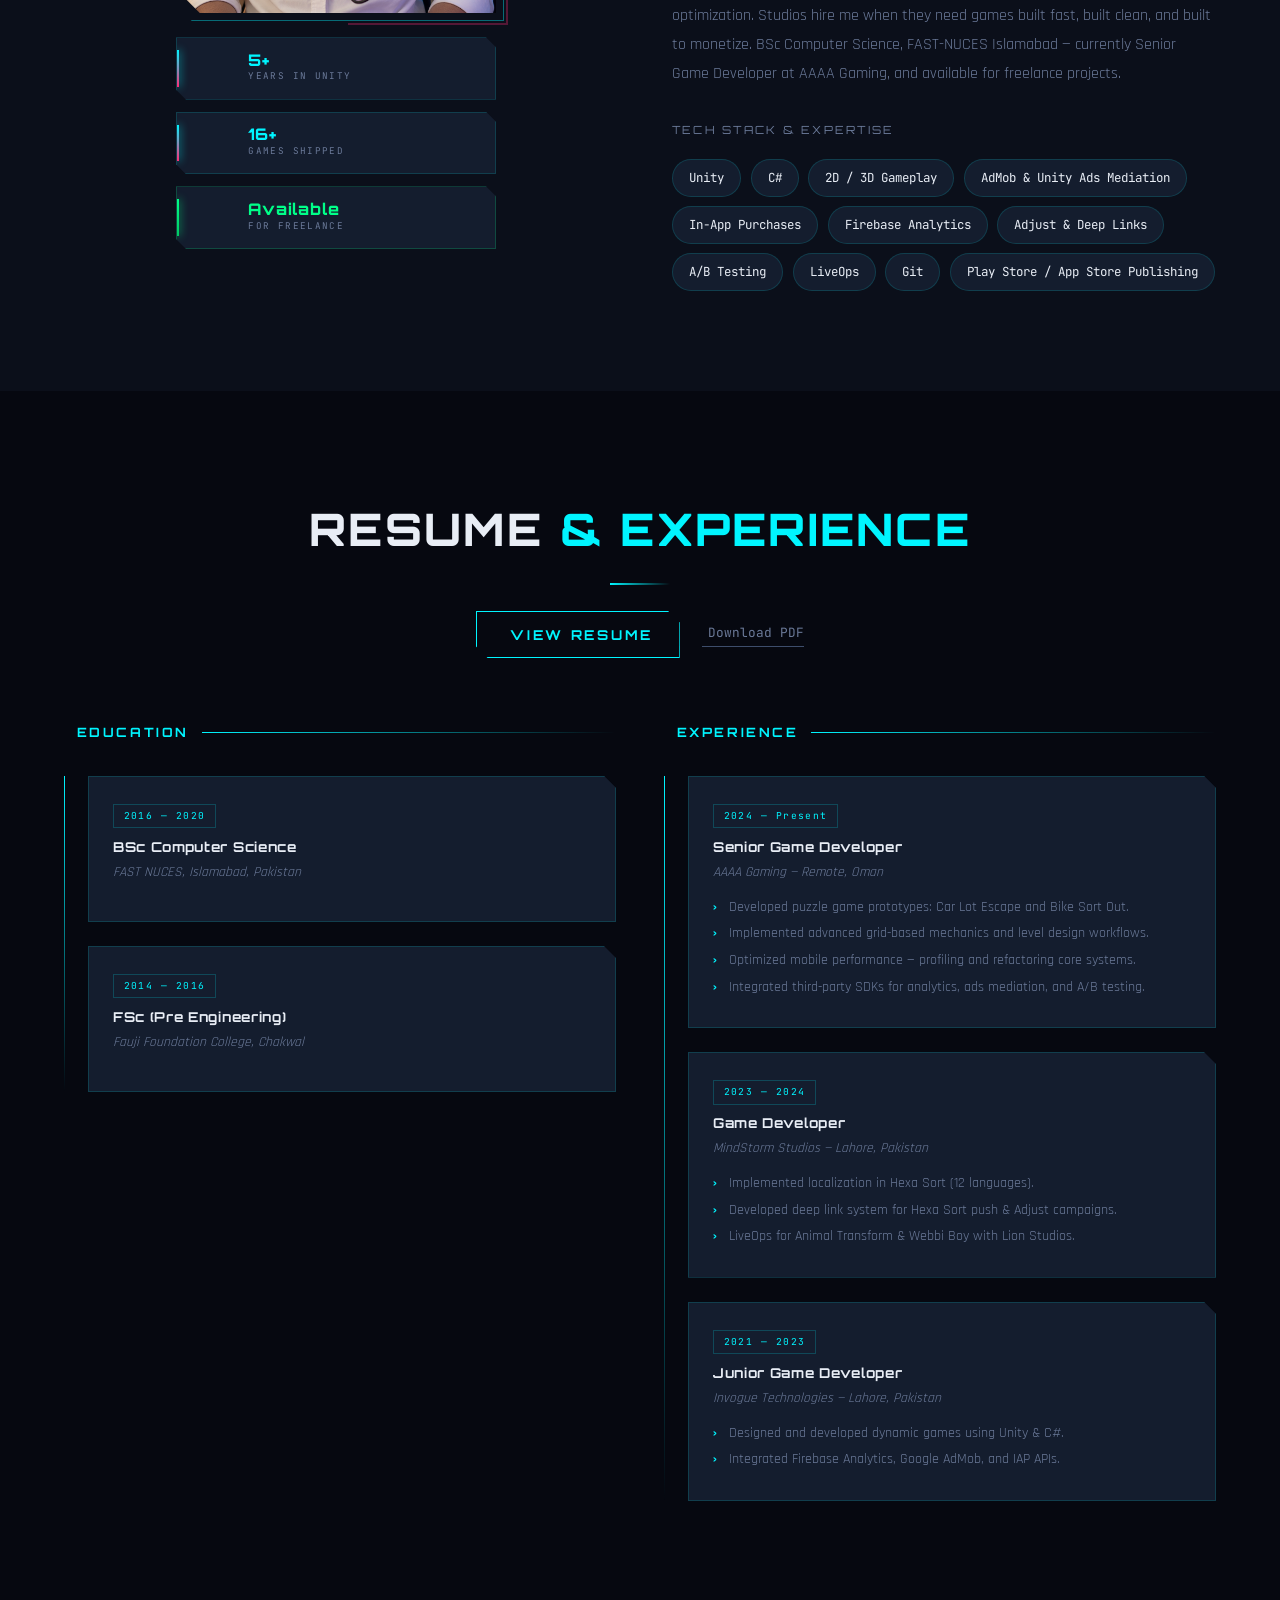
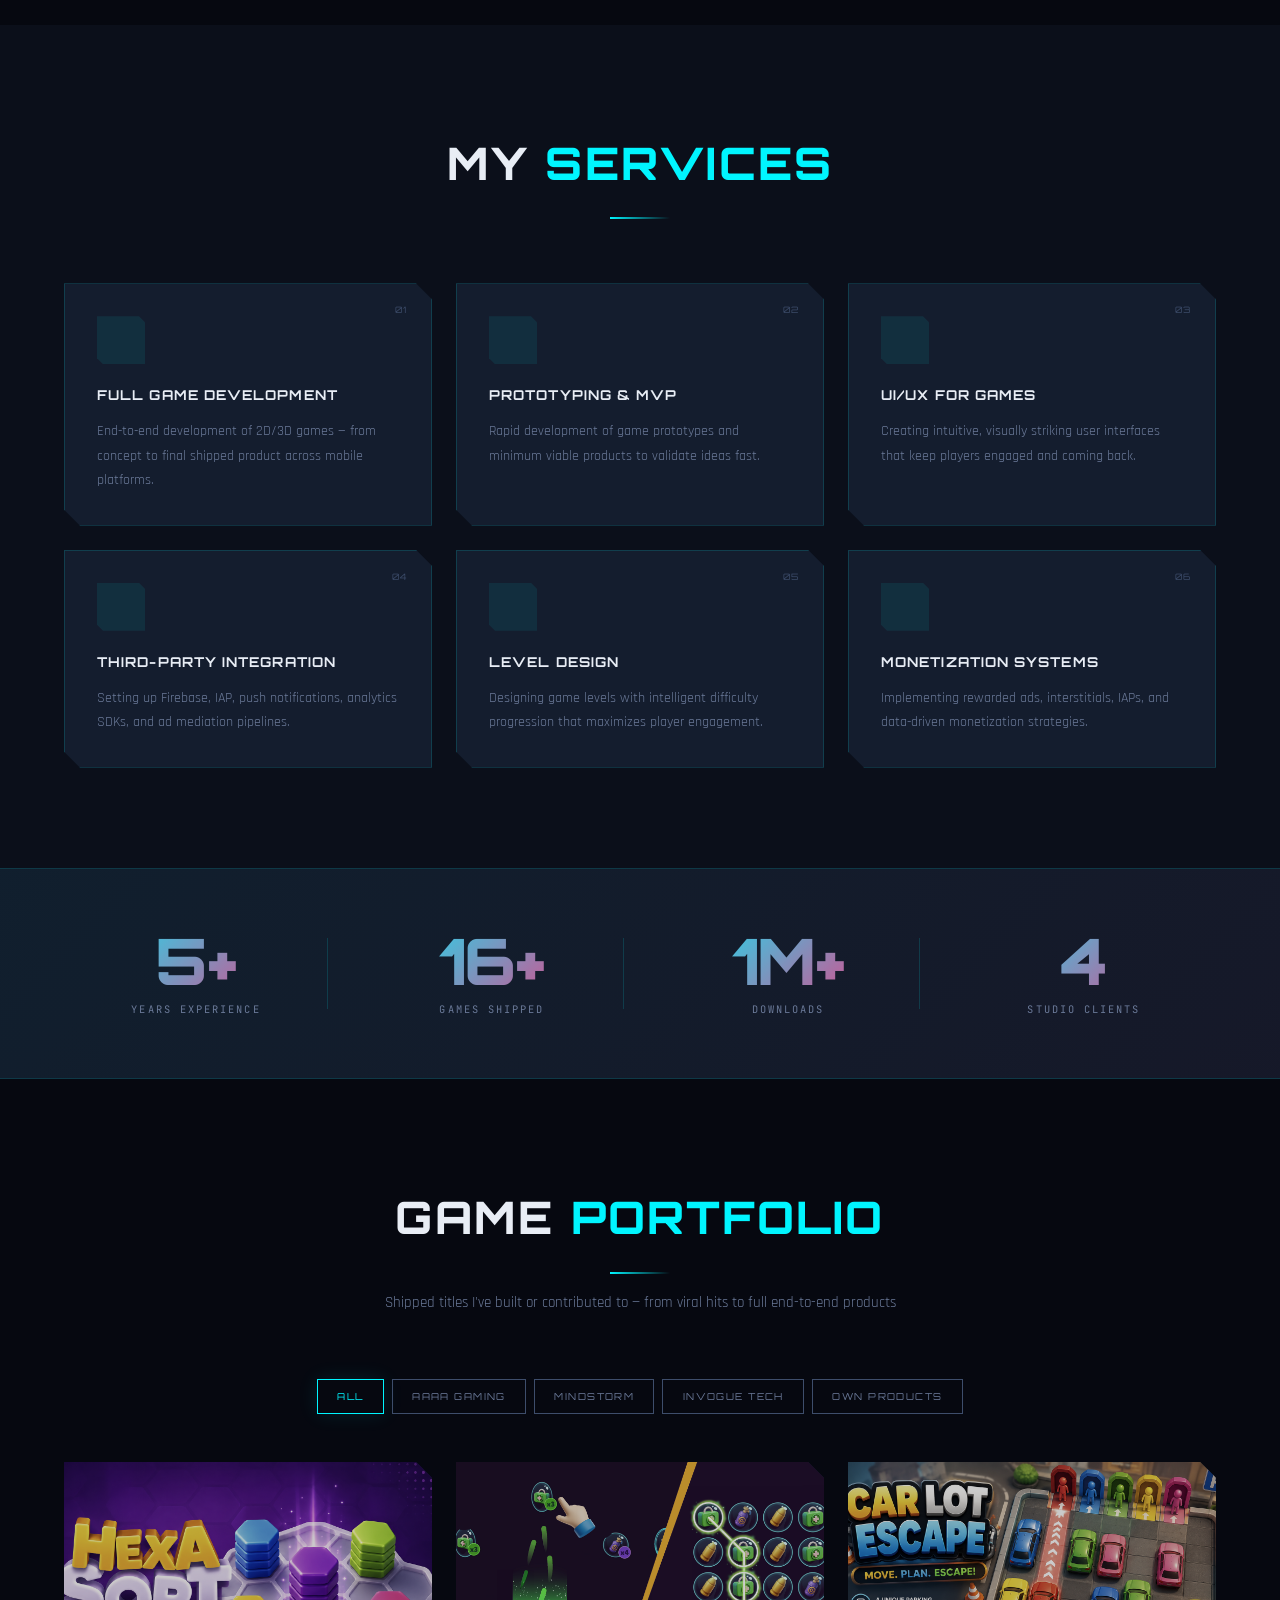
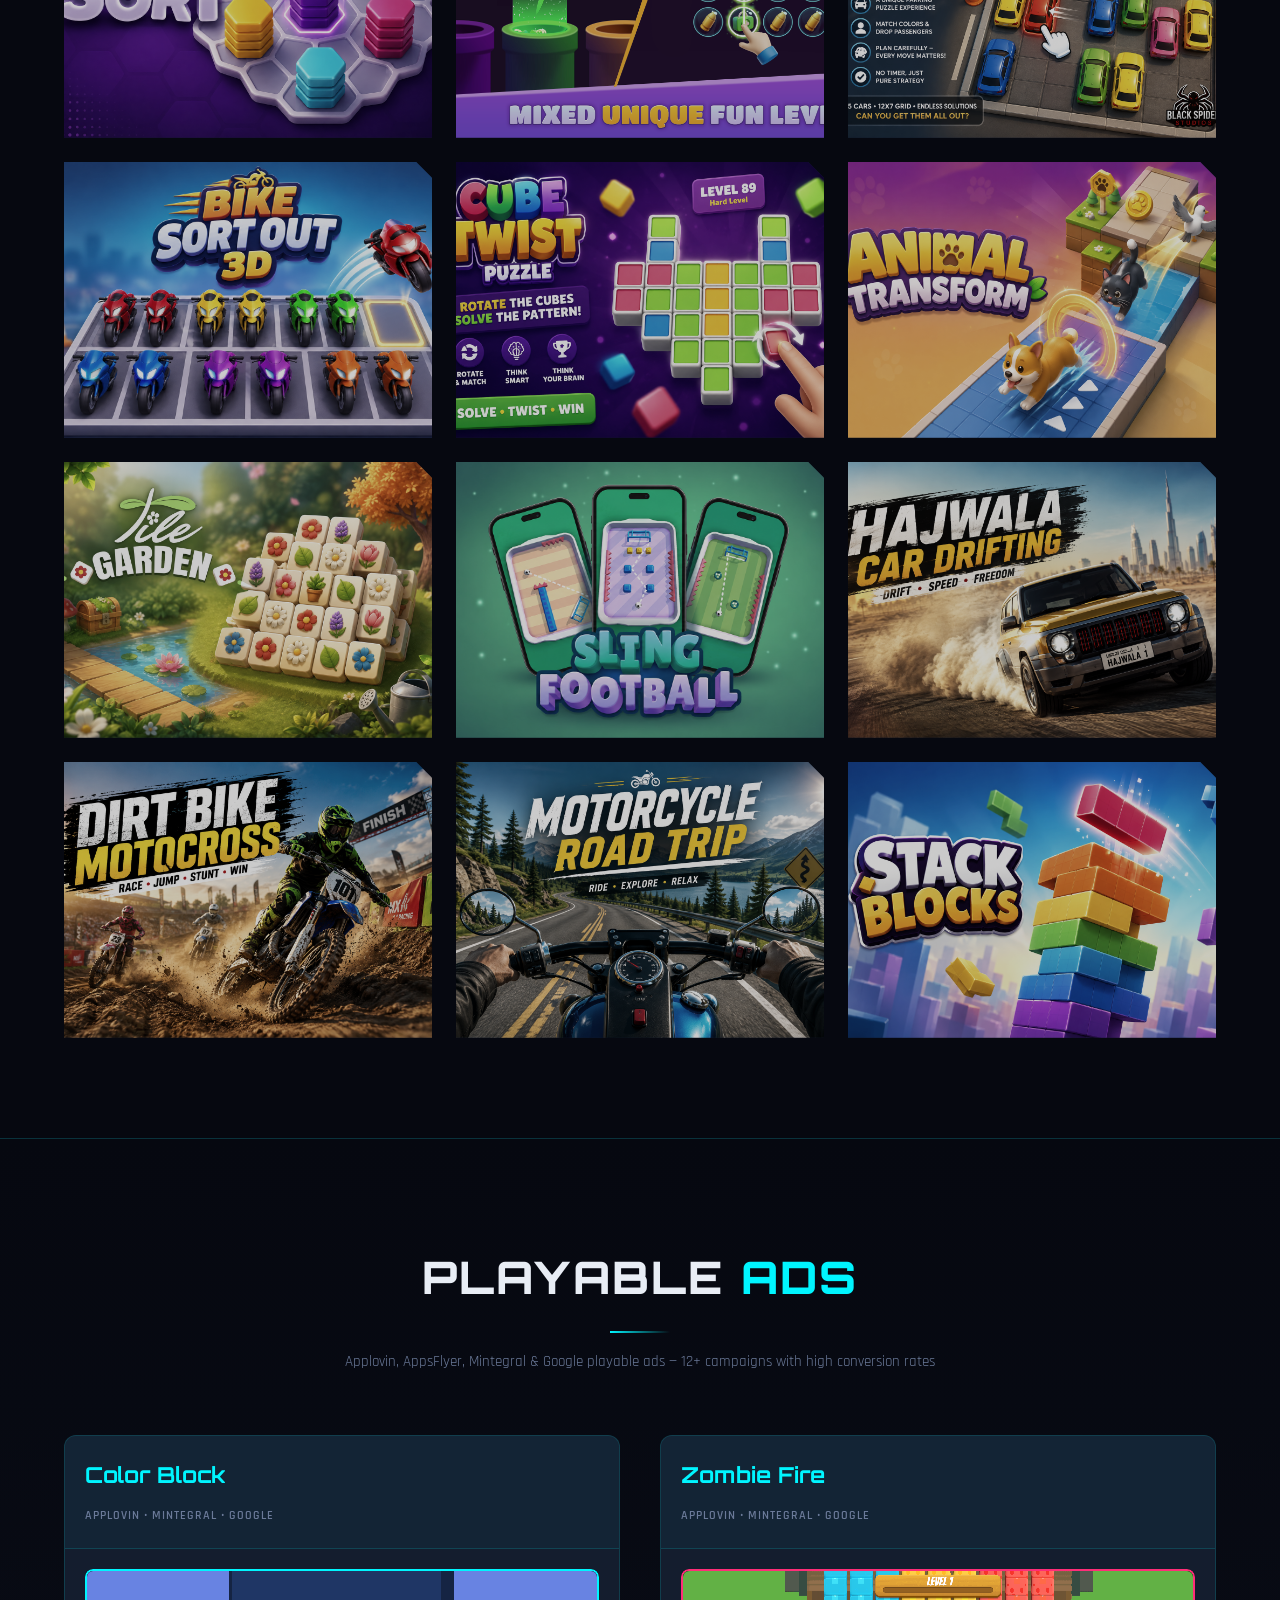
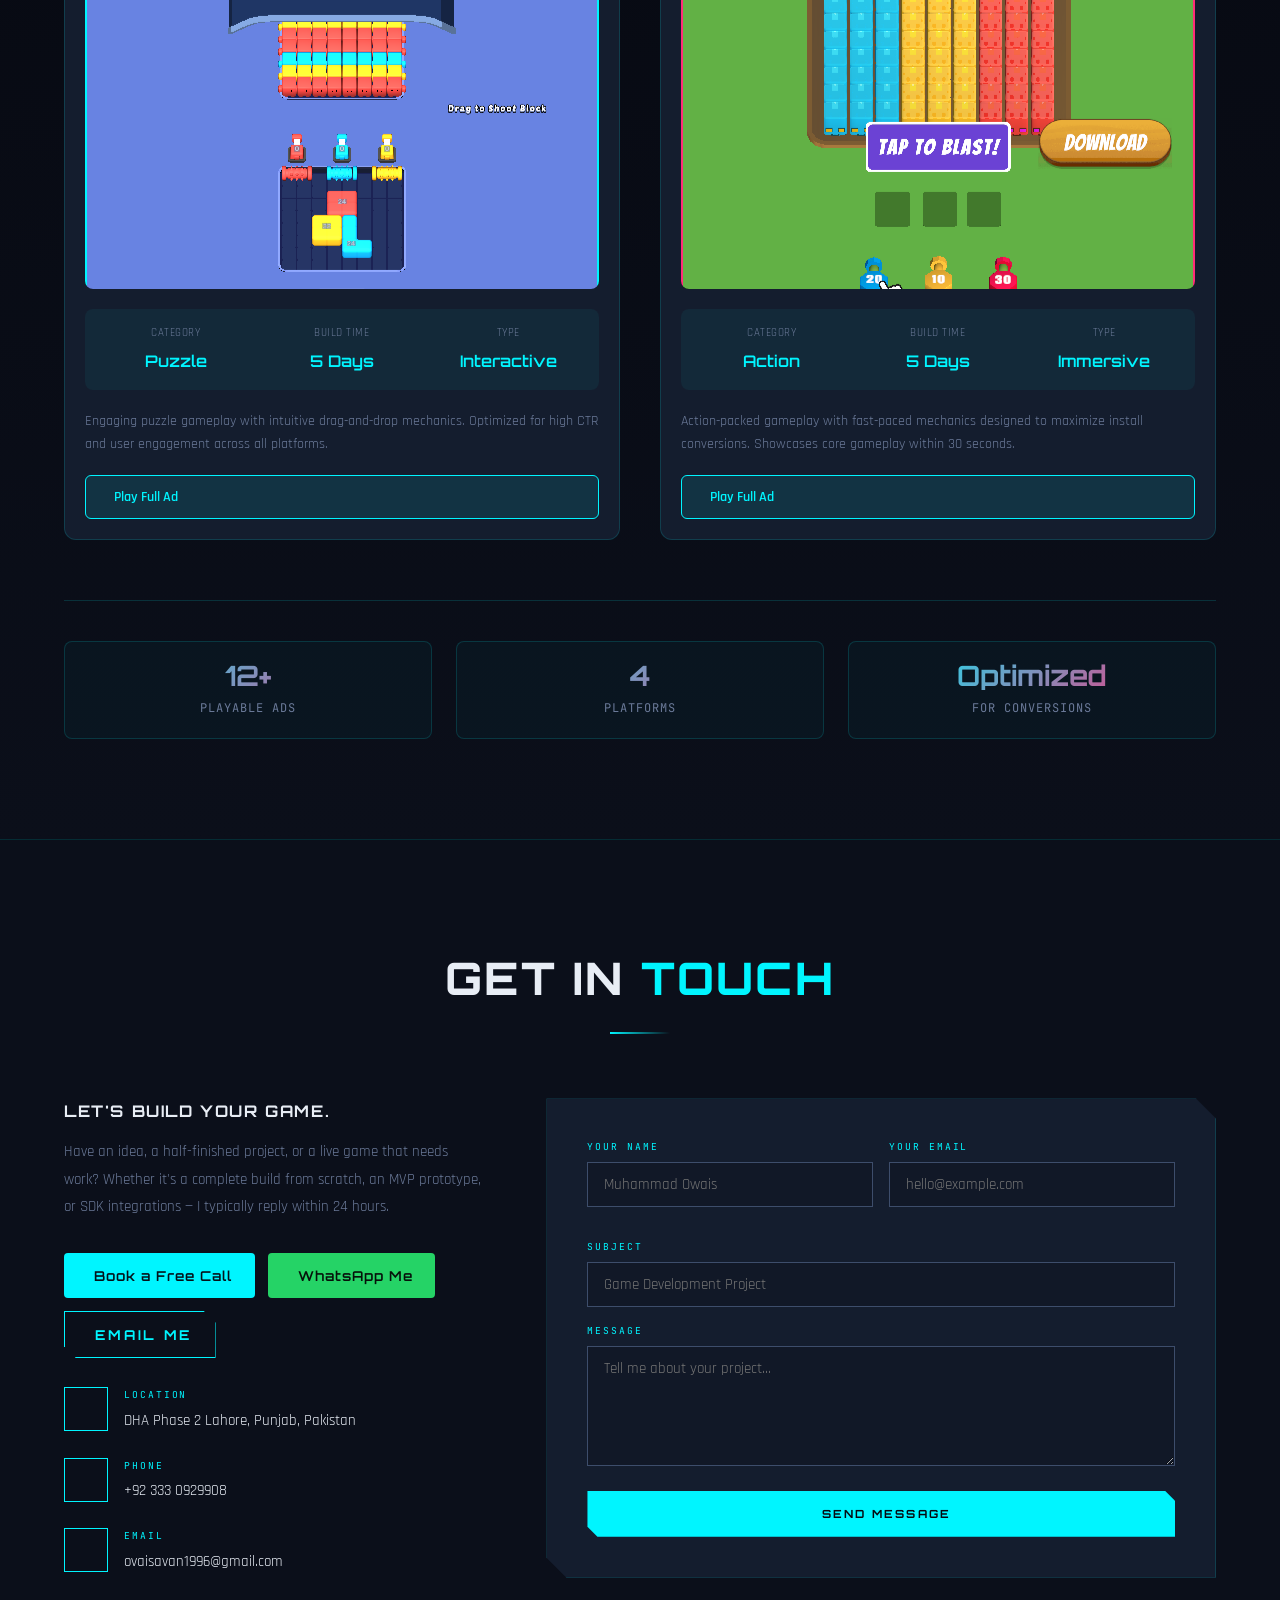
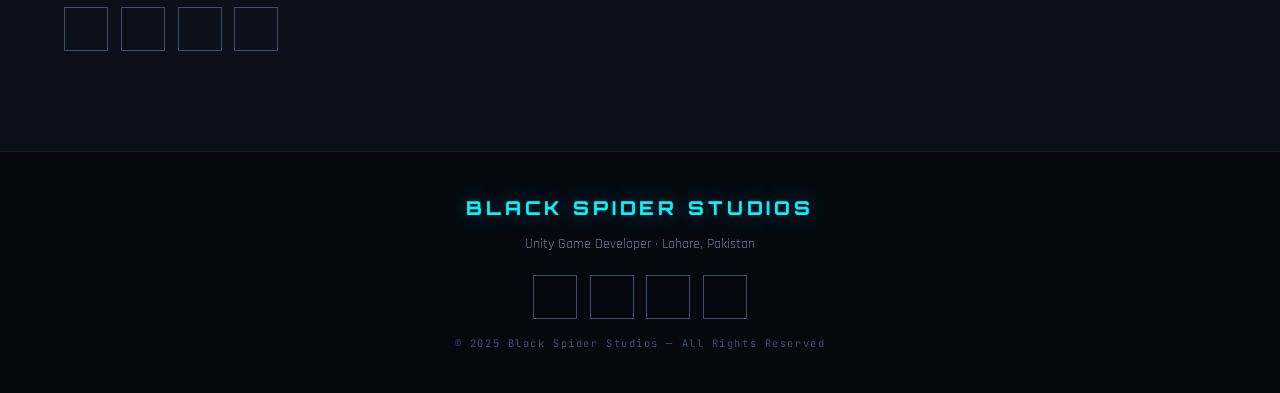
==== commit 2367cf4c: "Add loading indicator for playable ads modal Problem: - Playable ads stuck on loading screen (3.3MB " ====
--- a/index.html
+++ b/index.html
@@ -1162,11 +1162,15 @@
       </button>
     </div>
     <div class="playable-ads-modal-body">
+      <div id="modal-loading" style="display: flex; align-items: center; justify-content: center; width: 100%; height: 100%; background: #0a0e27; border-radius: 8px; flex-direction: column; gap: 1rem;">
+        <div style="width: 40px; height: 40px; border: 3px solid rgba(0,245,255,0.2); border-top: 3px solid #00f5ff; border-radius: 50%; animation: spin 0.8s linear infinite;"></div>
+        <p style="color: #00f5ff; font-size: 14px; margin: 0;">Loading Playable Ad...</p>
+      </div>
       <iframe id="modal-iframe" src=""
               title="Playable Ad"
               width="100%"
               height="100%"
-              style="border: none; border-radius: 8px; background: #0a0e27;">
+              style="border: none; border-radius: 8px; background: #0a0e27; display: none;">
       </iframe>
     </div>
   </div>
@@ -1176,10 +1180,24 @@
 function openPlayableAdsModal(adUrl, adTitle) {
   const modal = document.getElementById('playable-ads-modal');
   const iframe = document.getElementById('modal-iframe');
+  const loading = document.getElementById('modal-loading');
   const title = document.getElementById('modal-title');
 
   title.textContent = adTitle;
+
+  // Show loading, hide iframe
+  loading.style.display = 'flex';
+  iframe.style.display = 'none';
+
+  // Load the ad
   iframe.src = adUrl;
+
+  // Hide loading when iframe loads
+  iframe.onload = function() {
+    loading.style.display = 'none';
+    iframe.style.display = 'block';
+  };
+
   modal.classList.add('active');
   document.body.style.overflow = 'hidden';
 }
@@ -1187,9 +1205,12 @@
 function closePlayableAdsModal() {
   const modal = document.getElementById('playable-ads-modal');
   const iframe = document.getElementById('modal-iframe');
+  const loading = document.getElementById('modal-loading');
 
   modal.classList.remove('active');
   iframe.src = '';
+  loading.style.display = 'flex';
+  iframe.style.display = 'none';
   document.body.style.overflow = 'auto';
 }
 
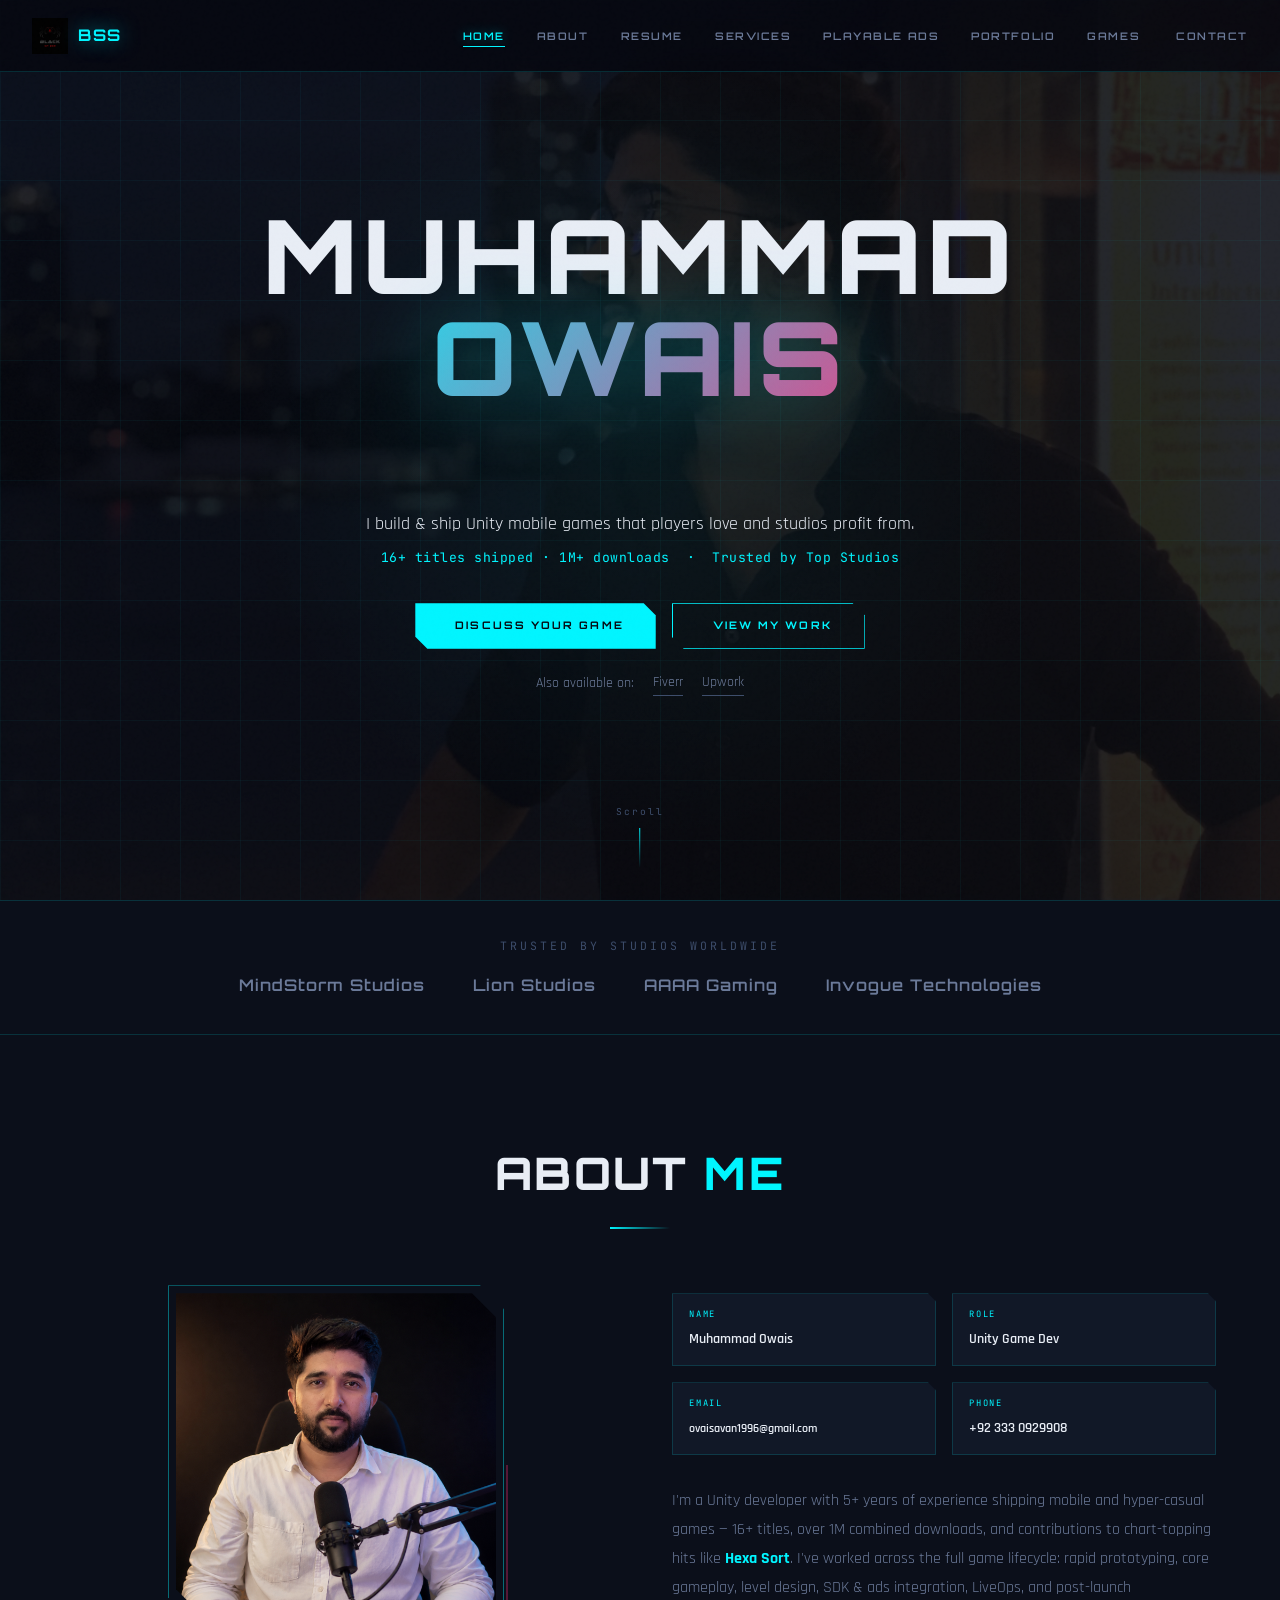
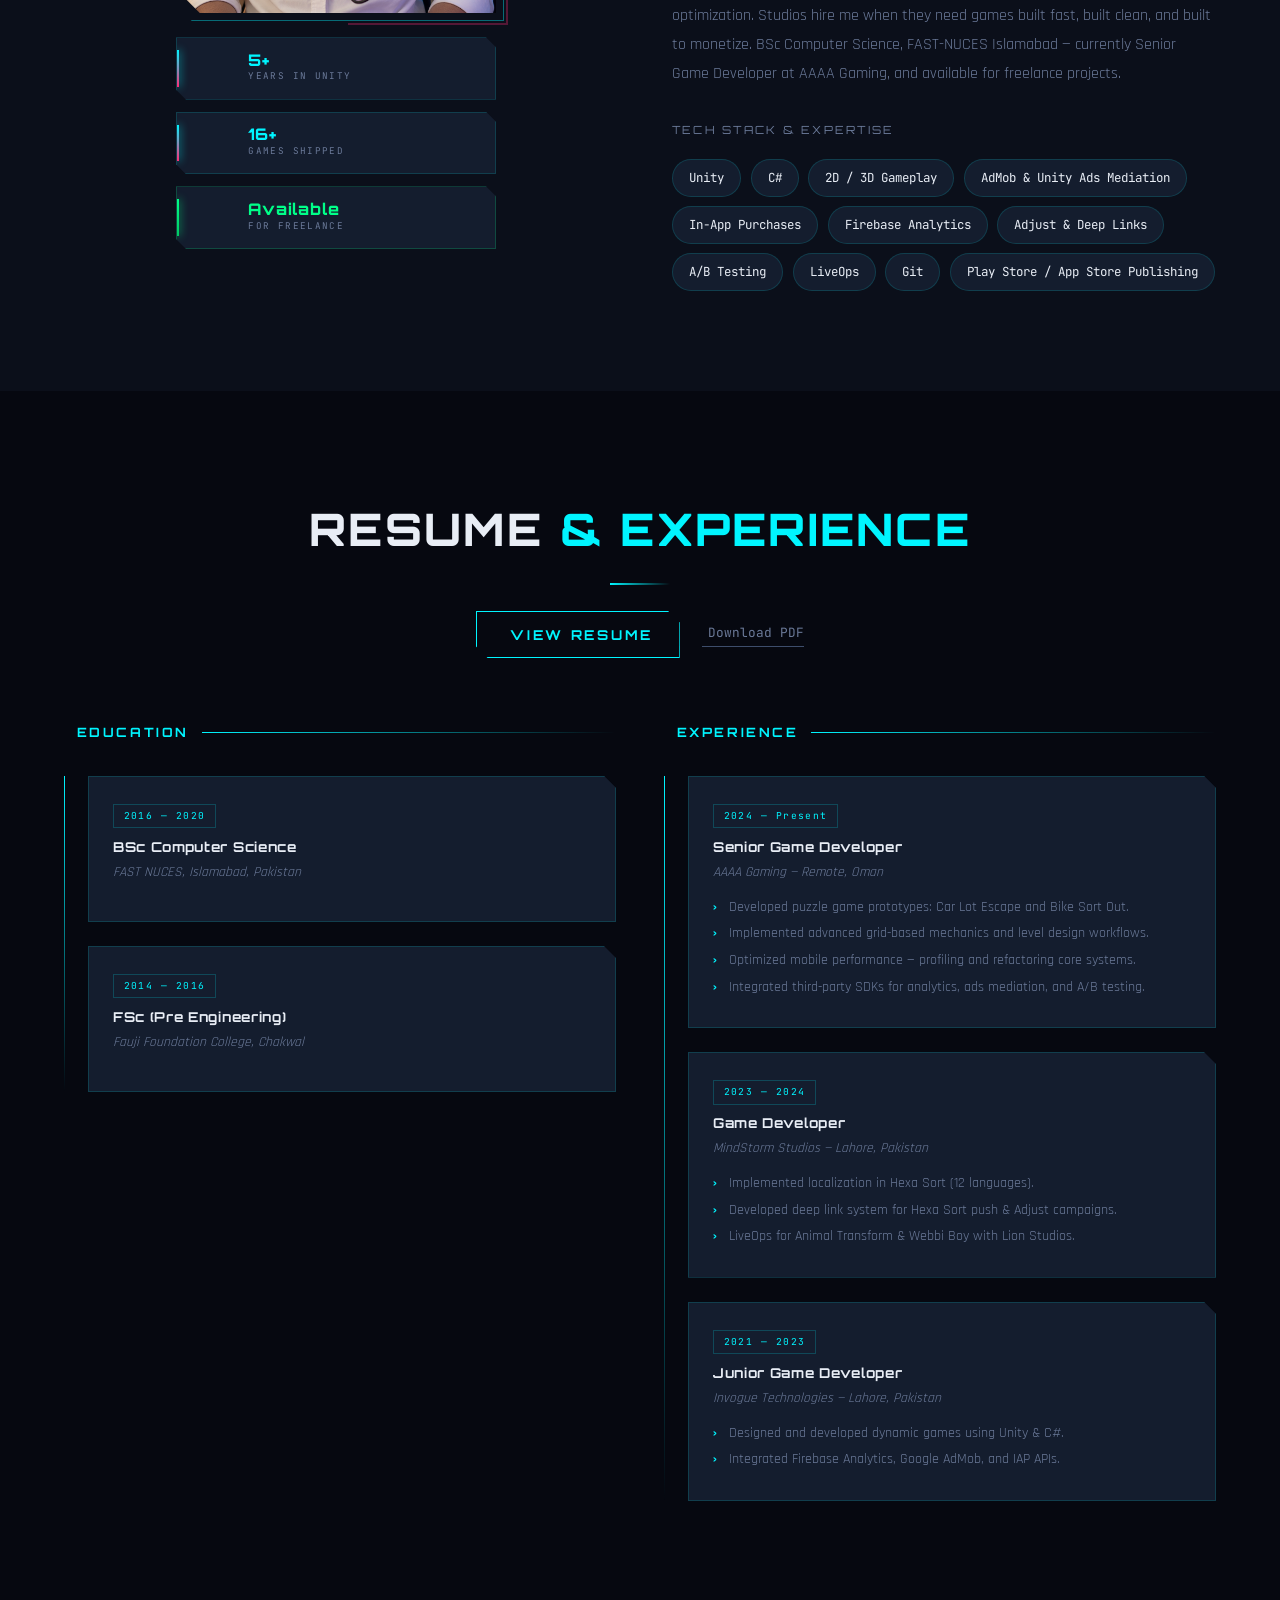
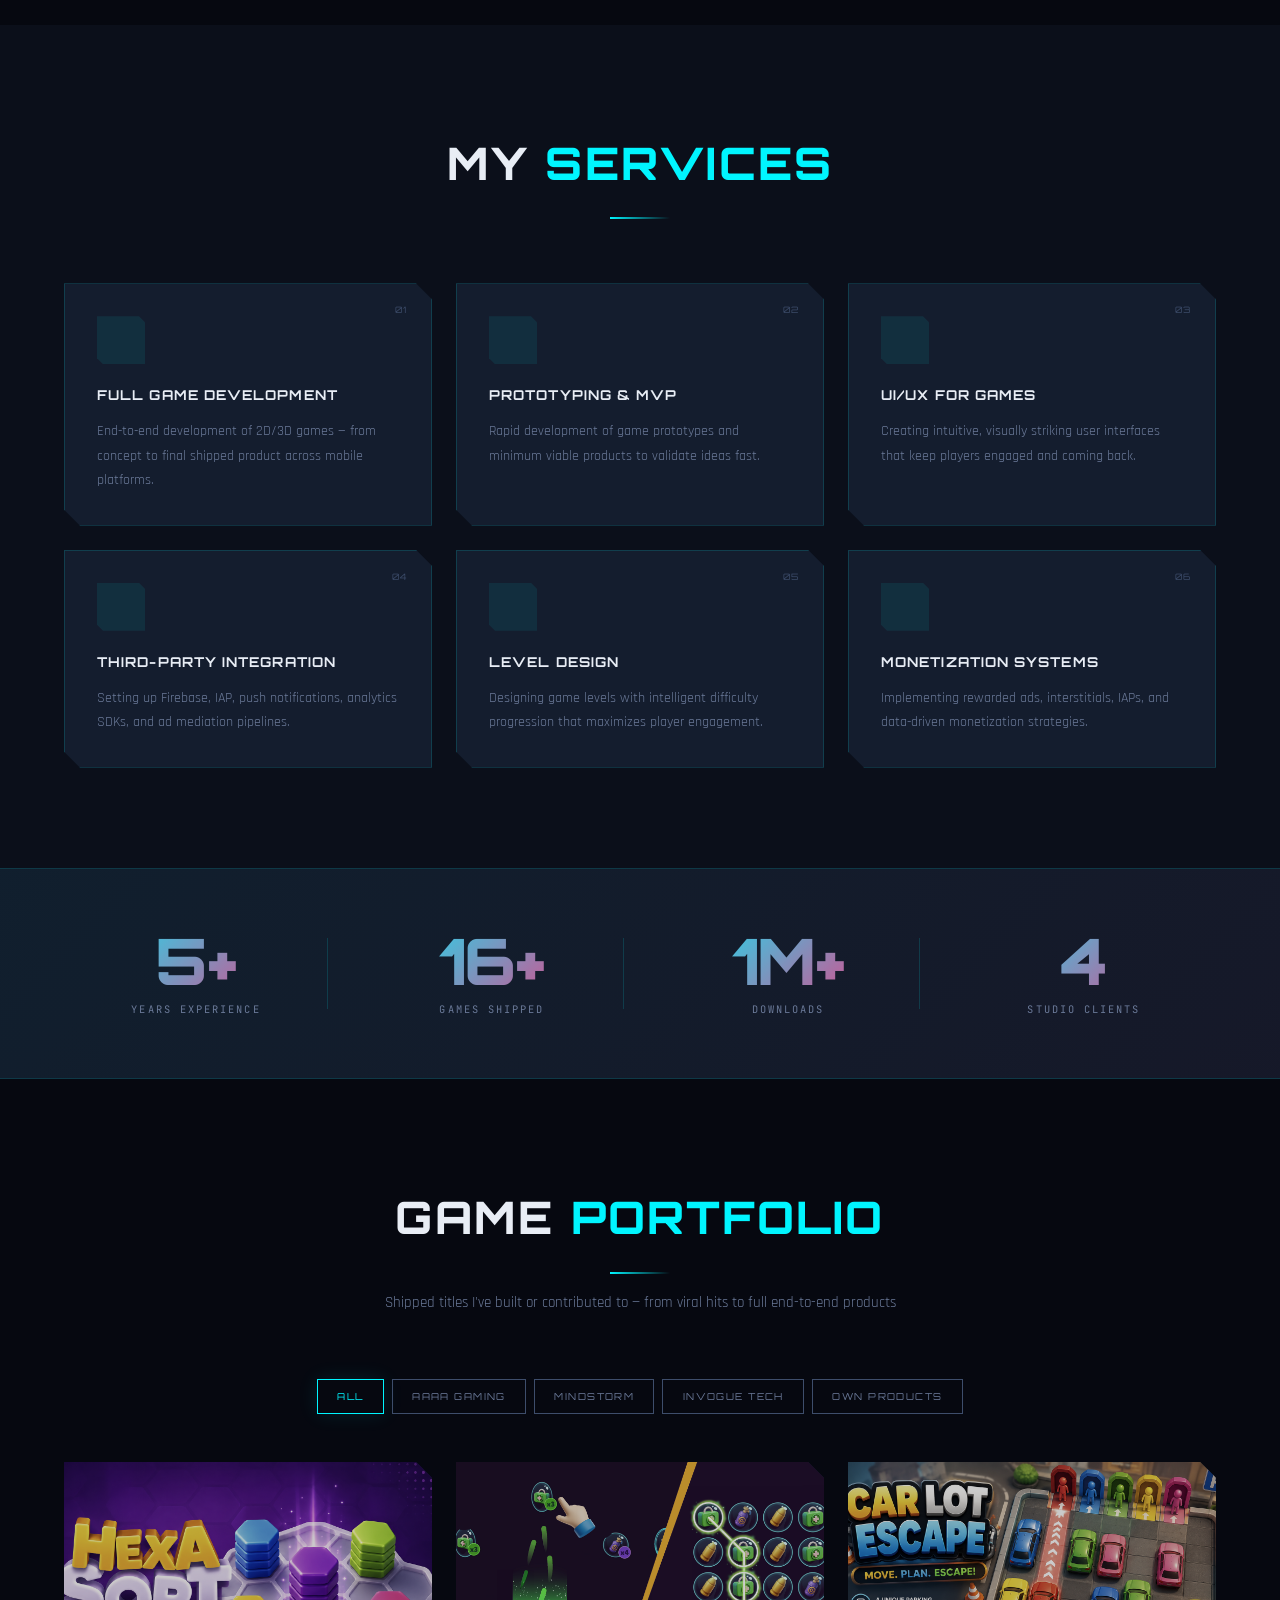
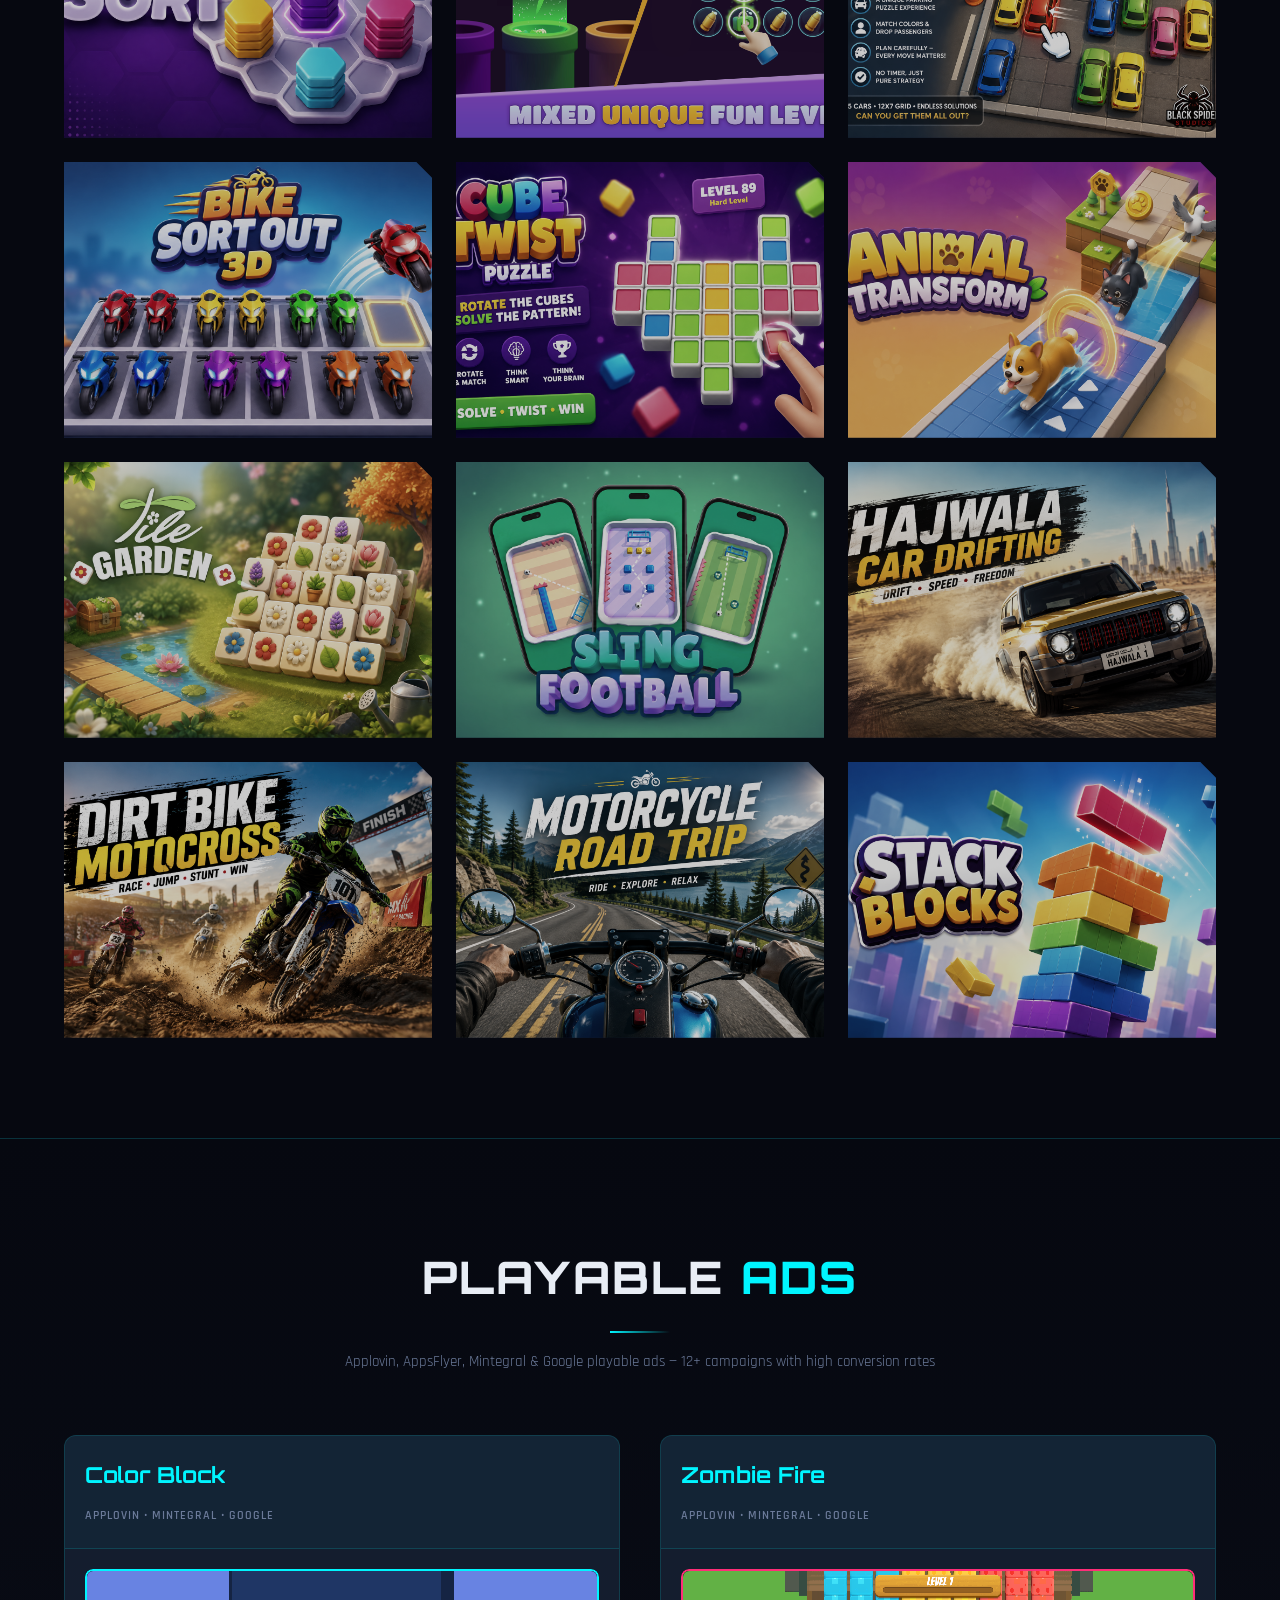
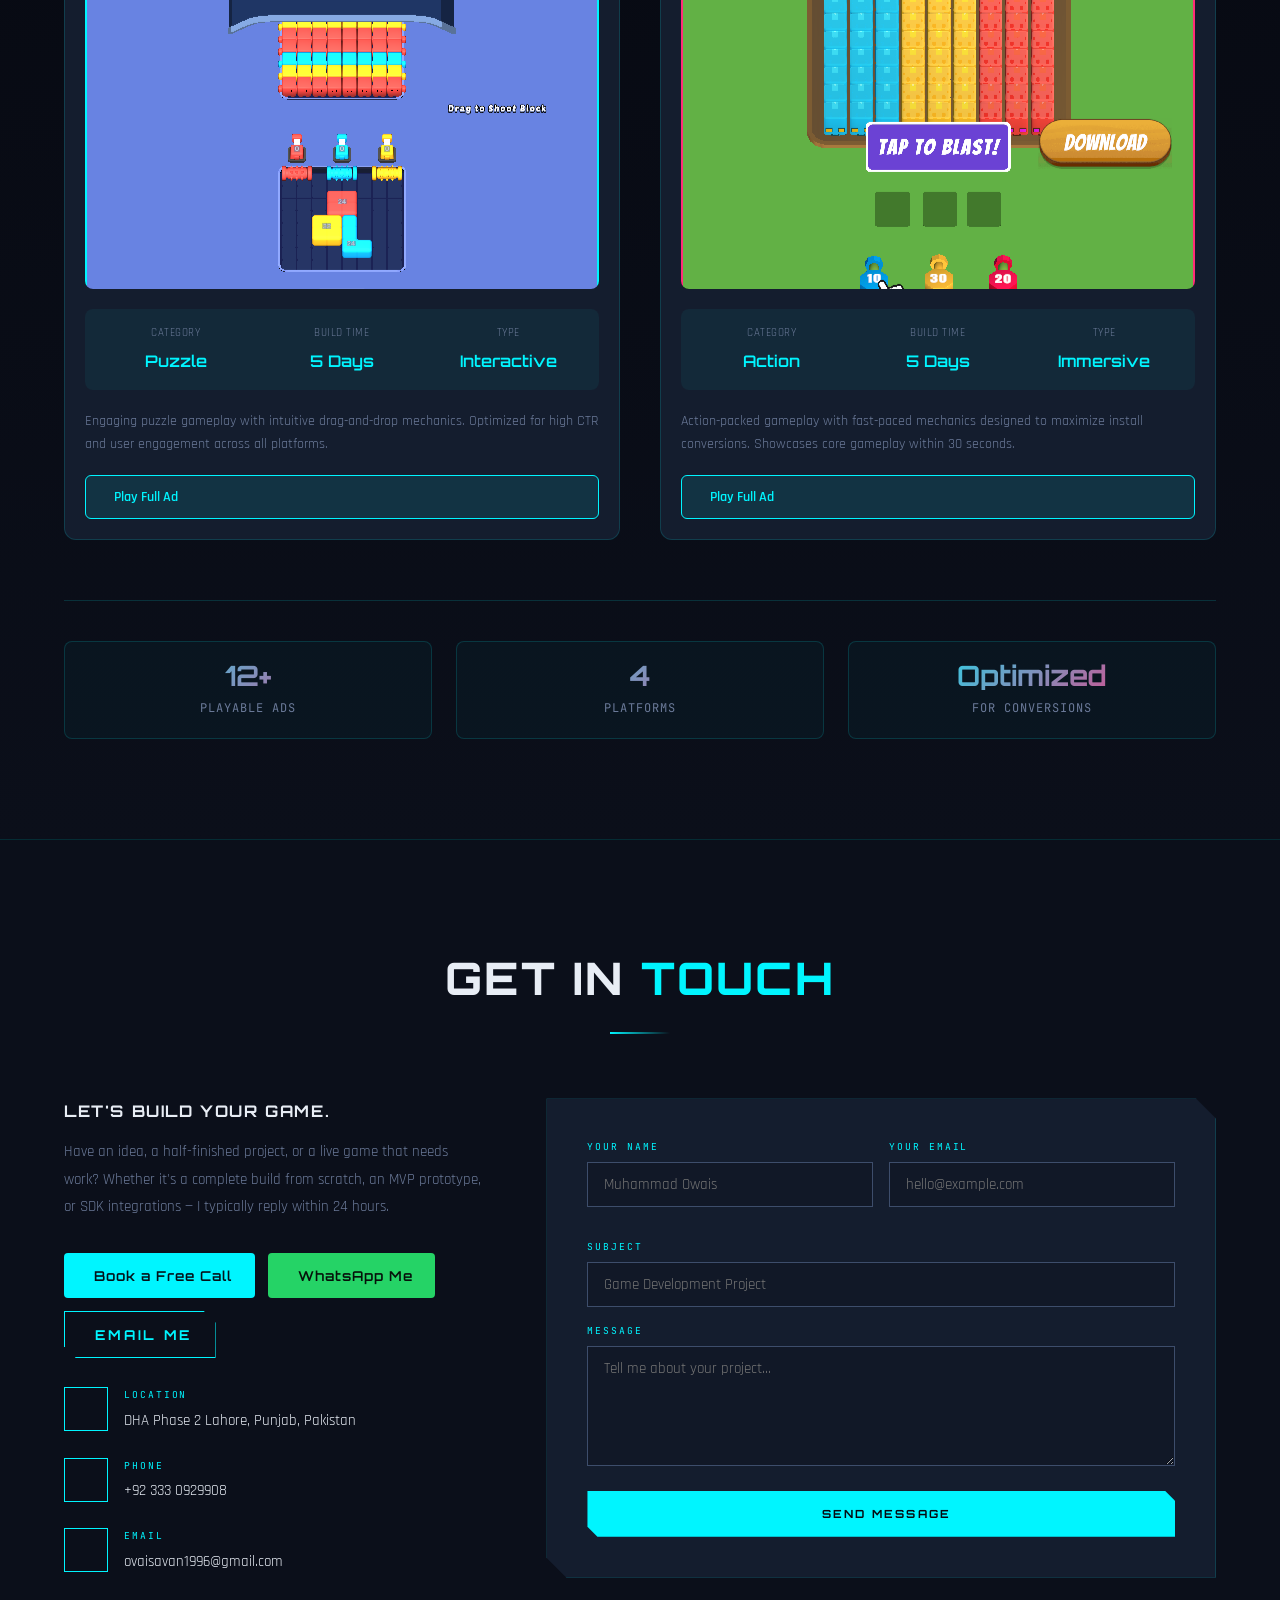
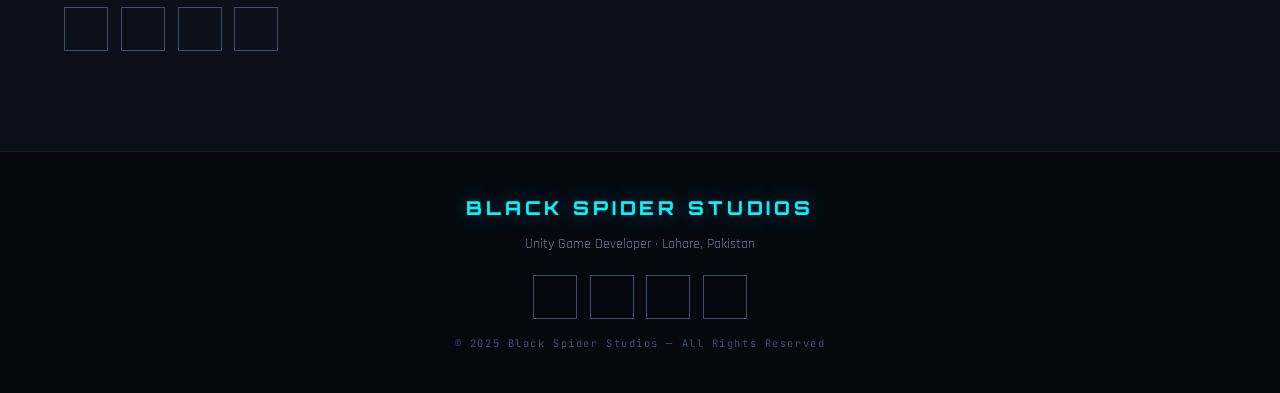
==== commit 3b49ac12: "Add iframe sandbox permissions for playable ads Problem: - Playable ads stuck forever - never load o" ====
--- a/index.html
+++ b/index.html
@@ -1170,6 +1170,7 @@
               title="Playable Ad"
               width="100%"
               height="100%"
+              sandbox="allow-same-origin allow-scripts allow-forms allow-popups allow-modals"
               style="border: none; border-radius: 8px; background: #0a0e27; display: none;">
       </iframe>
     </div>
